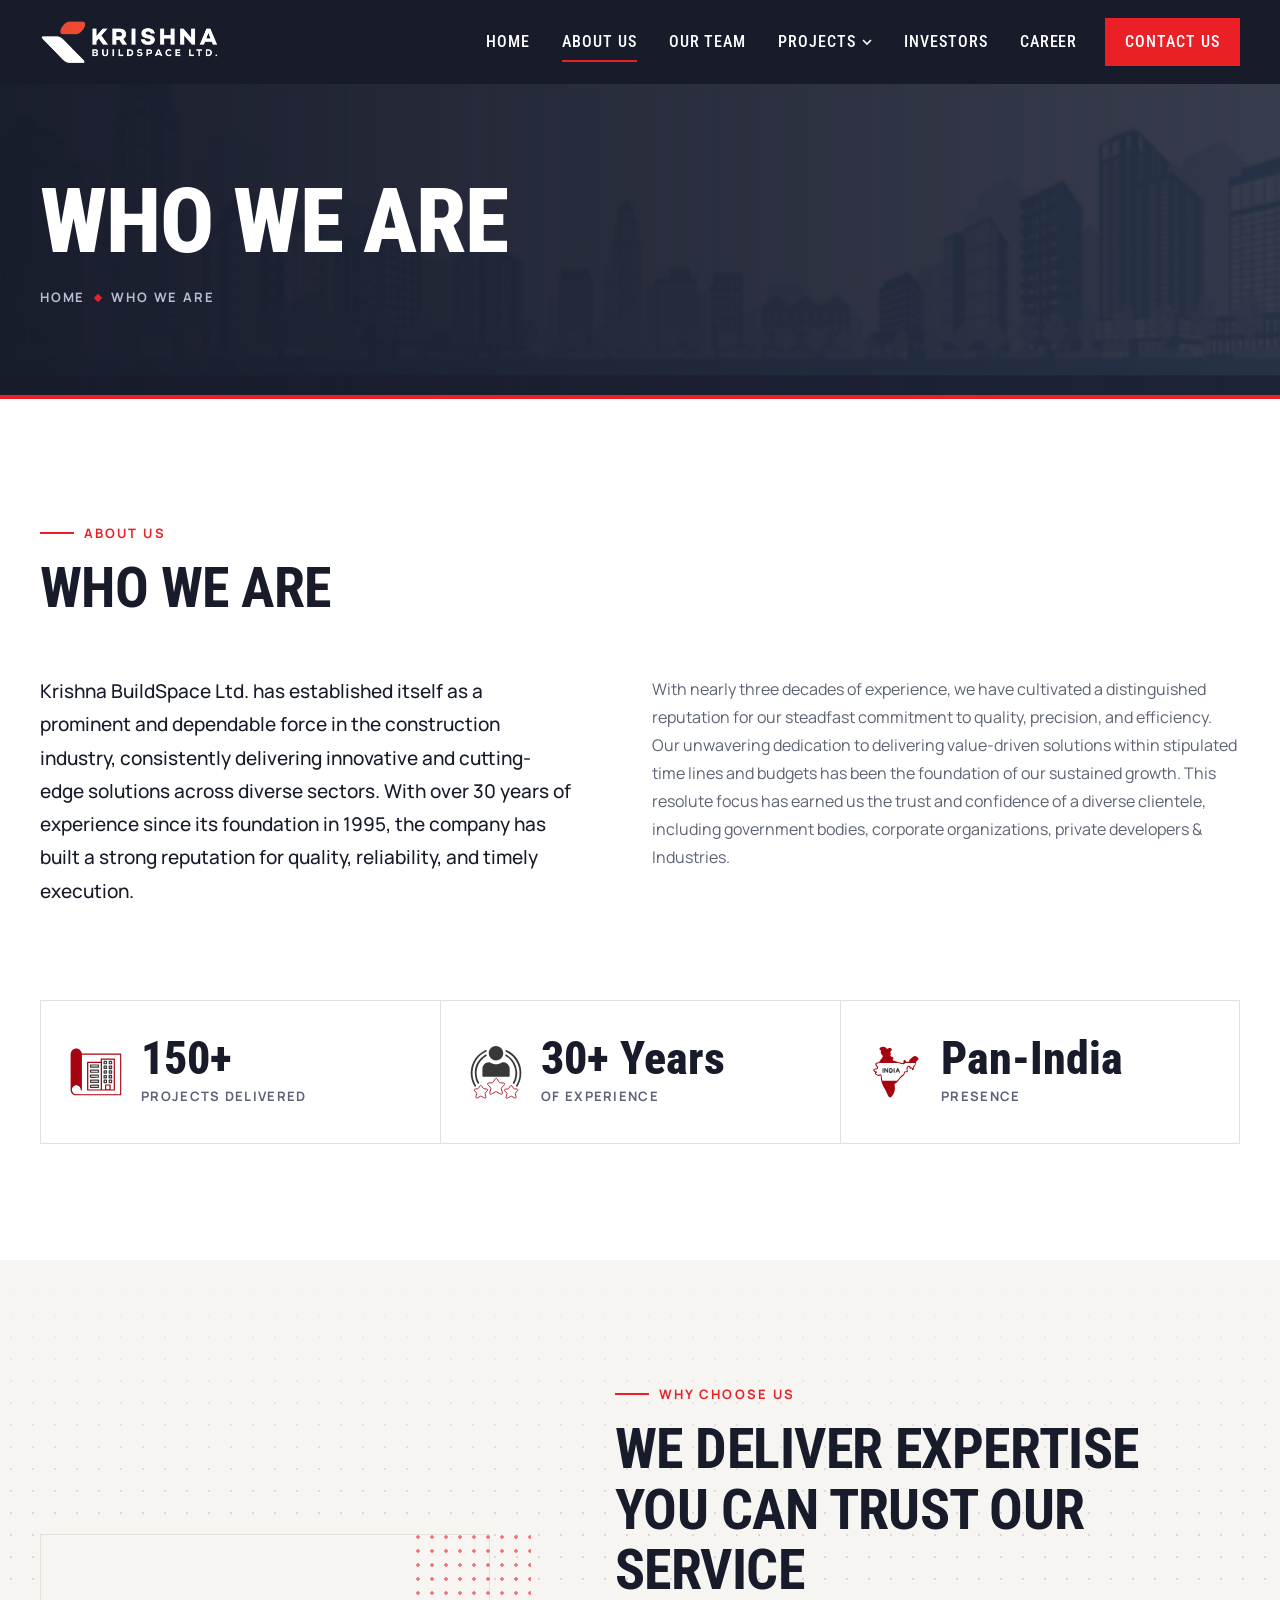
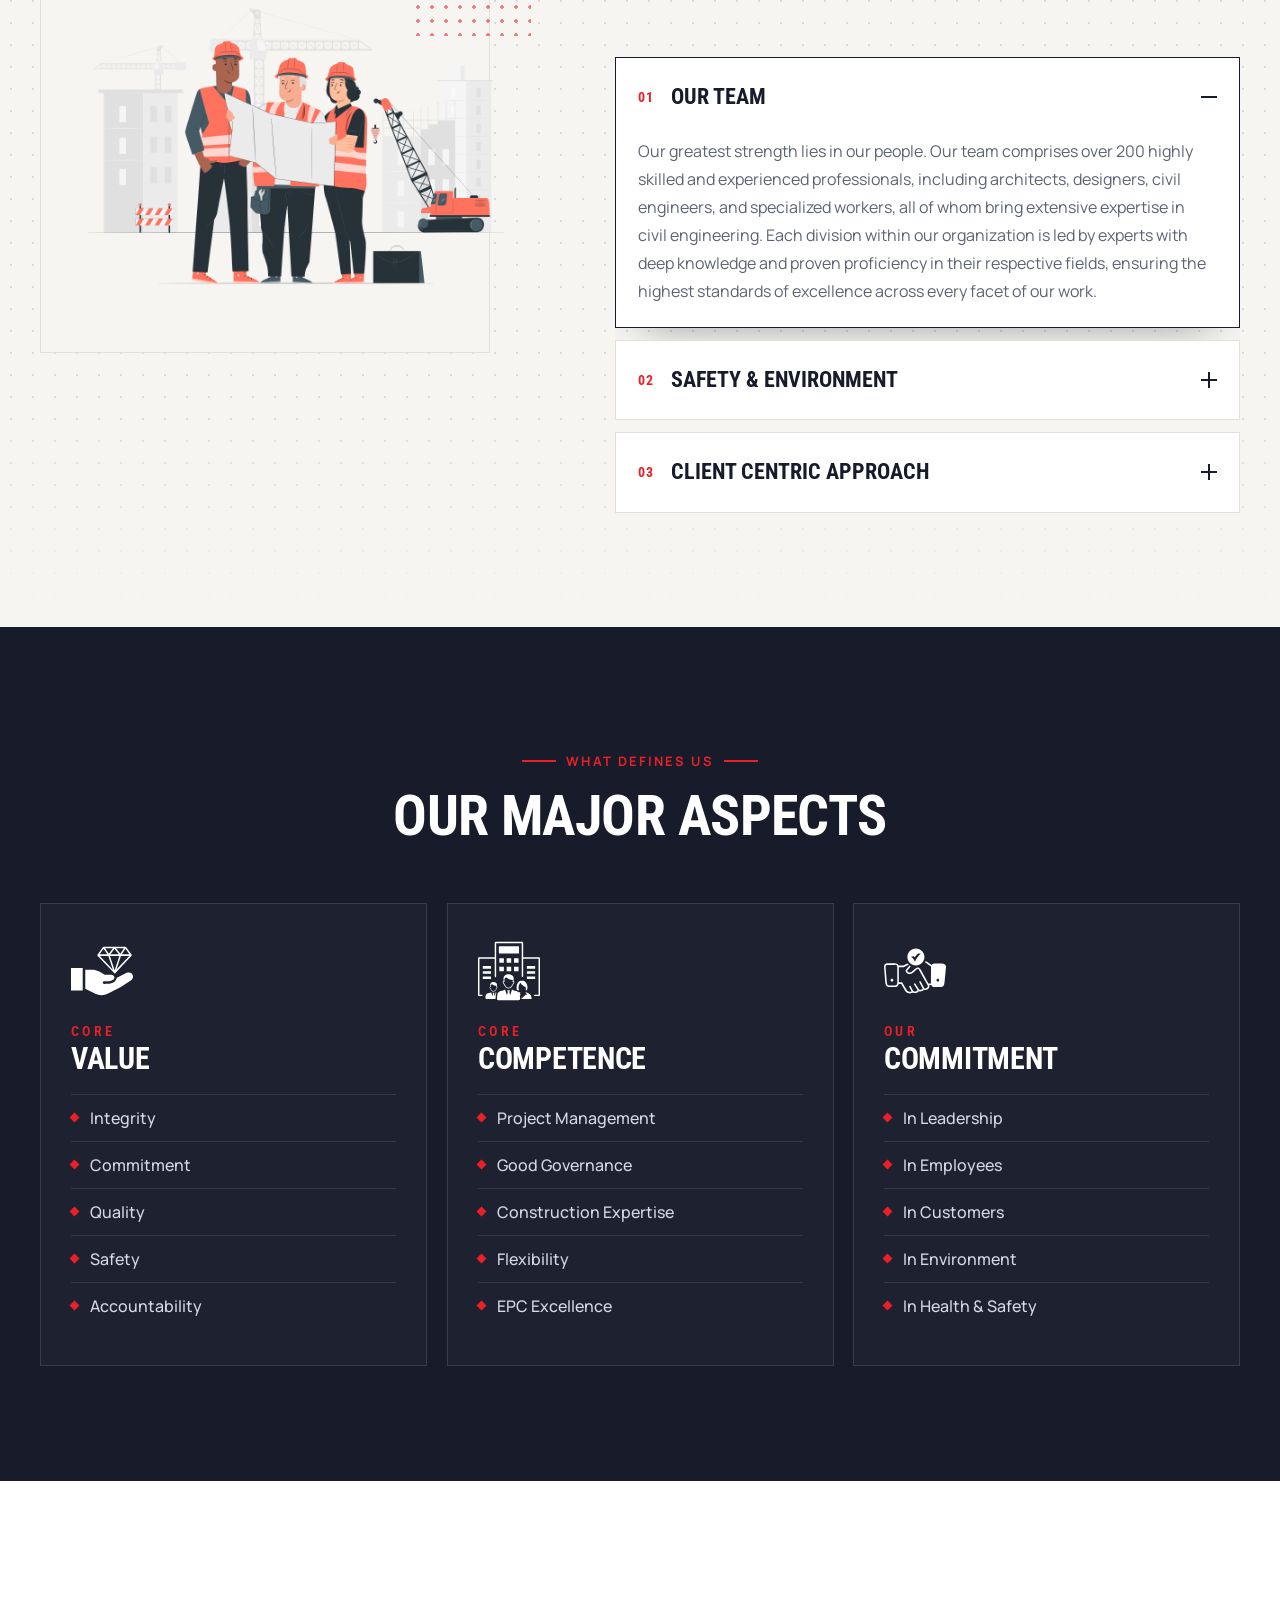
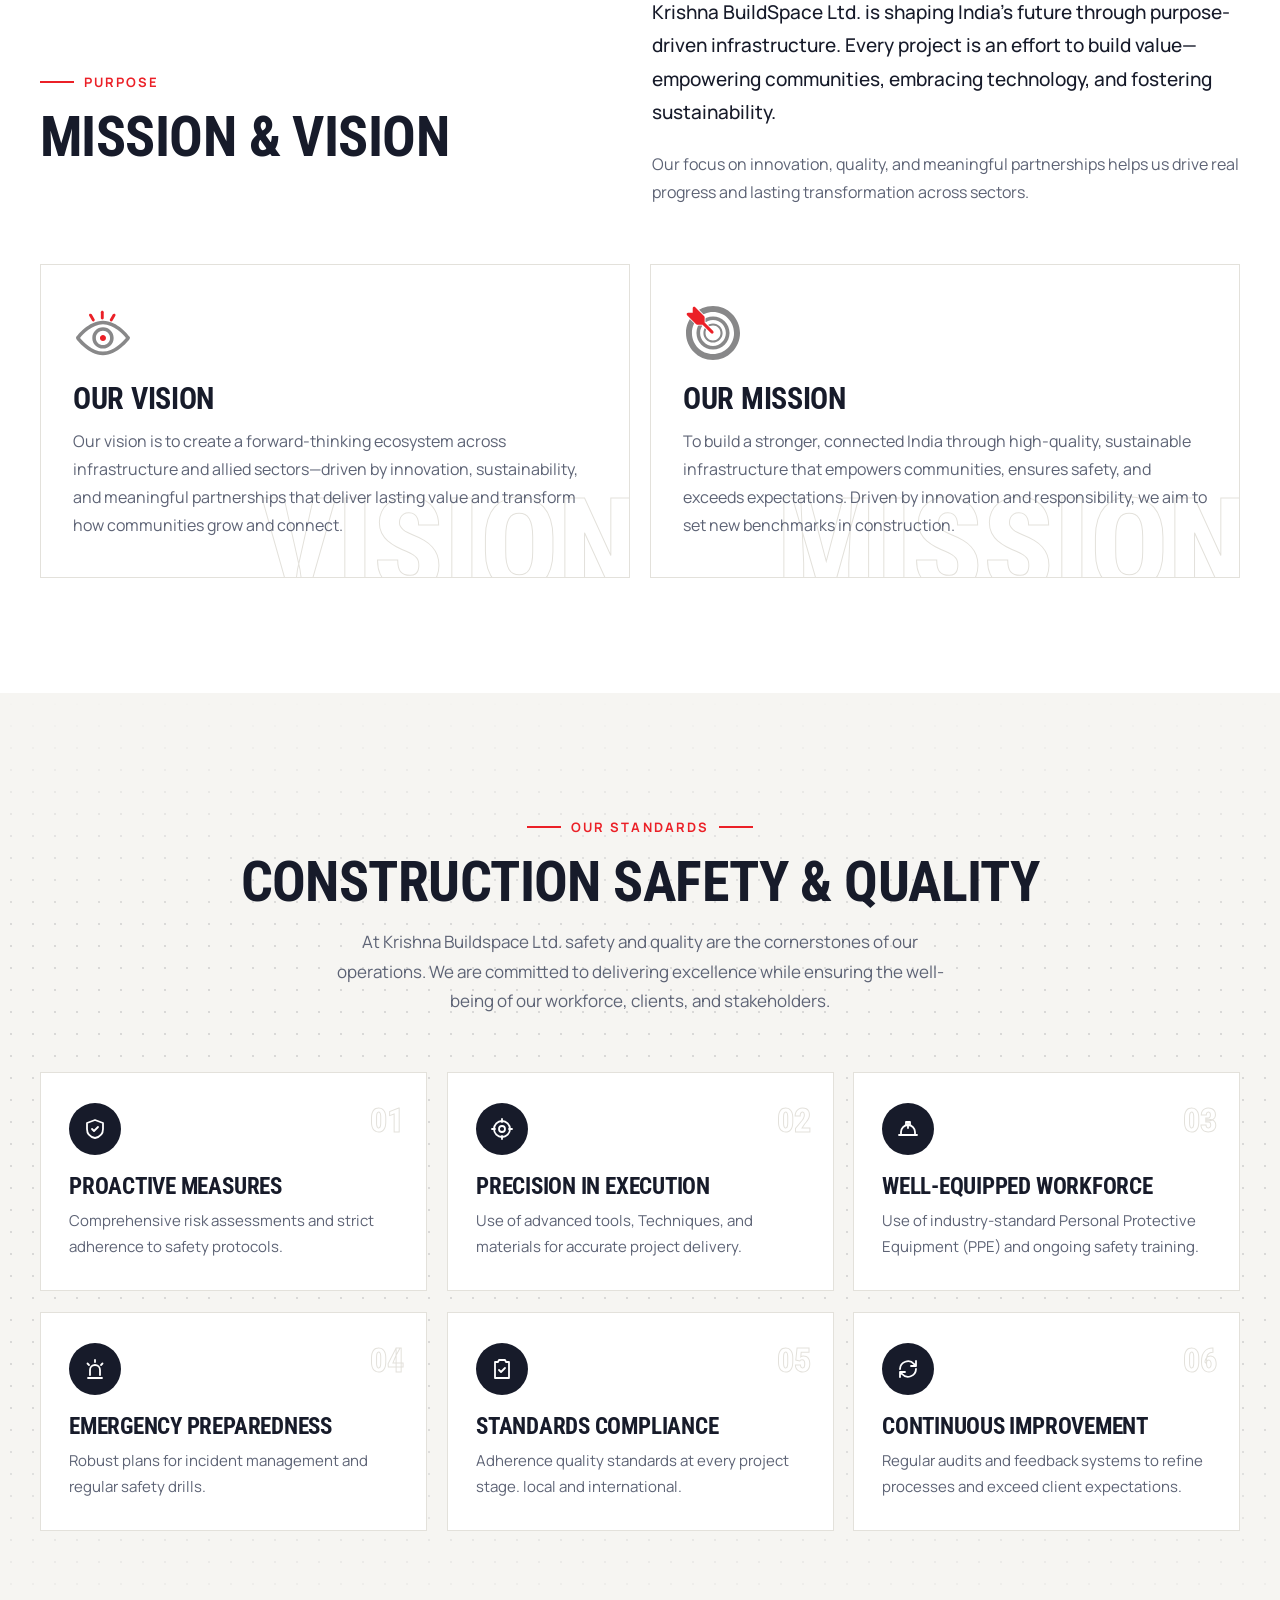
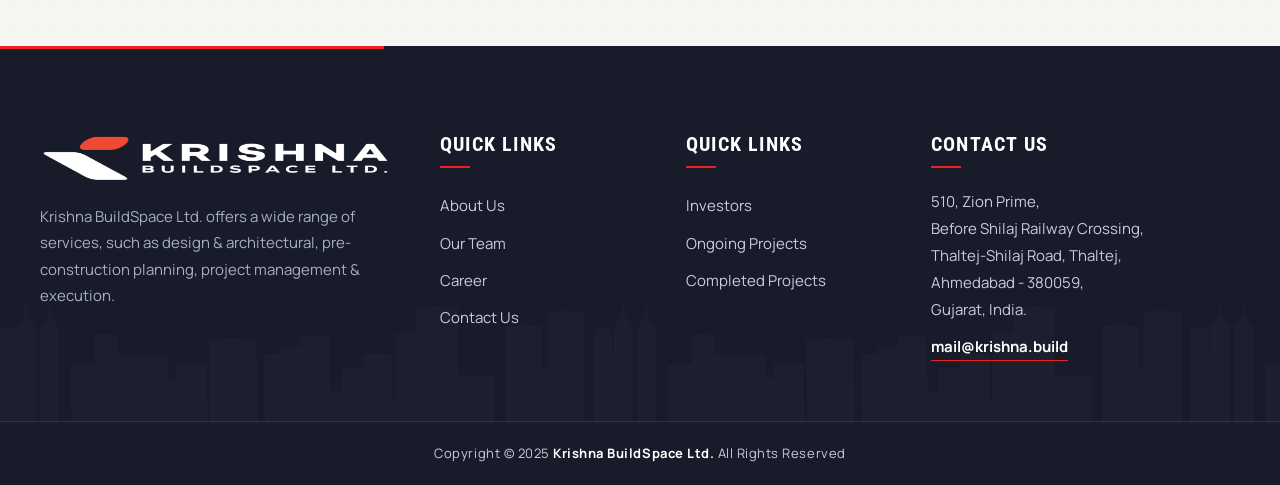
==== about-us.html @ 34df1fe8 "Rebuild Krishna BuildSpace site with enhanced, animated design Static rebuild of all eight pages of " ====
<!doctype html>
<html lang="en">
<head>
<meta charset="utf-8">
<meta name="viewport" content="width=device-width, initial-scale=1">
<title>About Us | Krishna BuildSpace Ltd.</title>
<meta name="author" content="Krishna BuildSpace Ltd. | Engineering &amp; Construction Management Company">
<meta name="keywords" content="Krishna BuildSpace Ltd. , Engineering &amp; Construction Management Company">
<meta name="description" content="Krishna BuildSpace Ltd. | Engineering &amp; Construction Management Company">
<meta name="robots" content="INDEX,FOLLOW">
<meta property="og:locale" content="en_US">
<meta property="og:type" content="website">
<meta property="og:title" content="About Us | Krishna BuildSpace Ltd.">
<meta property="og:description" content="Krishna BuildSpace Ltd. | Engineering &amp; Construction Management Company">
<meta property="og:site_name" content="Krishna BuildSpace Ltd.">
<meta name="theme-color" content="#171b2a">
<link rel="icon" type="image/png" href="assets/images/favicon.png">
<link rel="apple-touch-icon" href="assets/images/favicon.png">
<link rel="preconnect" href="https://fonts.googleapis.com">
<link rel="preconnect" href="https://fonts.gstatic.com" crossorigin>
<link rel="stylesheet" href="assets/css/site.css">
<noscript><style>[data-reveal]{opacity:1!important;transform:none!important;clip-path:none!important}.preloader{display:none}.hero h1 .w>span,.page-title h1 span{transform:none!important}.crumbs{opacity:1!important}.accordion-content{height:auto!important}.projects tbody tr{opacity:1!important;transform:none!important}</style></noscript>
</head>
<body>

<div class="preloader" aria-hidden="true"><div class="preloader__in"><img src="assets/images/logo-white.png" alt=""><div class="preloader__bar"><i></i></div></div></div>
<div class="page-veil" aria-hidden="true"></div>
<div class="scroll-bar" aria-hidden="true"></div>
<header class="header">
  <div class="wrap header__in">
    <a class="logo" href="index.html" aria-label="Krishna BuildSpace Ltd. — Home"><img src="assets/images/logo-white.png" alt="Krishna BuildSpace Ltd." width="351" height="90"></a>
    <nav aria-label="Main"><ul class="nav"><li class=""><a href="index.html">Home</a></li><li class="is-active"><a href="about-us.html" aria-current="page">About Us</a></li><li class=""><a href="our-team.html">Our Team</a></li><li class="has-sub"><button type="button" aria-haspopup="true">Projects <svg class="caret" viewBox="0 0 10 10" fill="none" stroke="currentColor" stroke-width="1.6" aria-hidden="true"><path d="M1 3l4 4 4-4"/></svg></button><ul class="sub"><li><a href="ongoing-projects.html">Ongoing Projects</a></li><li><a href="completed-projects.html">Completed Projects</a></li></ul></li><li class=""><a href="investors.html">Investors</a></li><li class=""><a href="career.html">Career</a></li><li class="nav-cta"><a href="contact-us.html">Contact us</a></li></ul></nav>
    <button class="burger" type="button" aria-label="Menu" aria-expanded="false"><i></i><i></i><i></i></button>
  </div>
</header>
<nav class="mobile-menu" aria-label="Mobile"><ul><li><a href="index.html">Home</a></li><li><a href="about-us.html" aria-current="page">About Us</a></li><li><a href="our-team.html">Our Team</a></li><li><a class="is-sub" href="ongoing-projects.html">Ongoing Projects</a></li><li><a class="is-sub" href="completed-projects.html">Completed Projects</a></li><li><a href="investors.html">Investors</a></li><li><a href="career.html">Career</a></li><li><a href="contact-us.html">Contact us</a></li></ul></nav>

<main>

<section class="page-title">
  <div class="page-title__bg" data-speed="0.25" aria-hidden="true"></div>
  <div class="wrap">
    <h1><span>Who We Are</span></h1>
    <div class="crumbs"><a href="index.html">Home</a><i></i><span>Who We Are</span></div>
  </div>
  <div class="page-title__line" aria-hidden="true"></div>
</section>
<section class="sec sec--white">
  <div class="wrap">
    <div class="sec-head" data-reveal="up"><span class="eyebrow">About Us</span><h2 class="title">Who we are</h2></div>
    <div class="split" style="align-items:start">
      <p class="lead" data-reveal="left">Krishna BuildSpace Ltd. has established itself as a prominent and dependable force in the construction industry, consistently delivering innovative and cutting-edge solutions across diverse sectors. With over 30 years of experience since its foundation in 1995, the company has built a strong reputation for quality, reliability, and timely execution.</p>
      <p data-reveal="right">With nearly three decades of experience, we have cultivated a distinguished reputation for our steadfast commitment to quality, precision, and efficiency. Our unwavering dedication to delivering value-driven solutions within stipulated time lines and budgets has been the foundation of our sustained growth. This resolute focus has earned us the trust and confidence of a diverse clientele, including government bodies, corporate organizations, private developers &amp; Industries.</p>
    </div>
    <div class="stats stats--3" data-stagger="up">
      <div class="stat"><img src="assets/images/icons/blueprint.svg" alt="" width="54" height="54"><div><b><span data-count="150">150</span>+</b><span>Projects Delivered</span></div></div>
      <div class="stat"><img src="assets/images/icons/experience.svg" alt="" width="54" height="54"><div><b><span data-count="30">30</span>+ Years</b><span>of Experience</span></div></div>
      <div class="stat"><img src="assets/images/icons/pan-india.svg" alt="" width="54" height="54"><div><b>Pan-India</b><span>Presence</span></div></div>
    </div>
  </div>
</section>

<section class="sec sec--dots">
  <div class="wrap">
    <div class="why">
      <div class="why__art" data-reveal="left"><img src="assets/images/img-why-choose-us.png" alt="Engineers reviewing building plans on site" width="500" height="375"></div>
      <div>
        <div class="sec-head" data-reveal="up"><span class="eyebrow">Why Choose Us</span><h2 class="title">We deliver expertise you can trust our service</h2></div>
        <div class="tabs" data-reveal="up"><div class="tab is-open"><button class="tab__btn" type="button" aria-expanded="true"><b>01</b>Our Team<i></i></button><div class="tab__body"><div><p>Our greatest strength lies in our people. Our team comprises over 200 highly skilled and experienced professionals, including architects, designers, civil engineers, and specialized workers, all of whom bring extensive expertise in civil engineering. Each division within our organization is led by experts with deep knowledge and proven proficiency in their respective fields, ensuring the highest standards of excellence across every facet of our work.</p></div></div></div><div class="tab"><button class="tab__btn" type="button" aria-expanded="false"><b>02</b>Safety &amp; Environment<i></i></button><div class="tab__body"><div><p>At Krishna BuildSpace, safety and sustainability are at the core of our mission. We uphold rigorous safety standards to ensure the well-being of our workforce, stakeholders, and the surrounding environment. Equally, we are dedicated to implementing eco-friendly practices that not only reduce our ecological footprint but also enhance the enduring value and impact of our projects.</p></div></div></div><div class="tab"><button class="tab__btn" type="button" aria-expanded="false"><b>03</b>Client Centric Approach<i></i></button><div class="tab__body"><div><p>At the core of our operations is a deep understanding of each client’s unique needs. We collaborate closely with our clients to craft bespoke solutions that align seamlessly with their vision and goals. Through clear communication and a commitment to partnership, we ensure flawless project execution while fostering enduring relationships built on trust and excellence.</p></div></div></div></div>
      </div>
    </div>
  </div>
</section>

<section class="sec sec--navy">
  <div class="wrap">
    <div class="sec-head centered" data-reveal="up"><span class="eyebrow">What Defines Us</span><h2 class="title">Our Major Aspects</h2></div>
    <div class="aspects" data-stagger="up"><article class="aspect"><img class="aspect__icon" src="assets/images/icons/value.svg" alt="" width="62" height="62"><h3><small>Core</small>Value</h3><ul><li>Integrity</li><li>Commitment</li><li>Quality</li><li>Safety</li><li>Accountability</li></ul></article><article class="aspect"><img class="aspect__icon" src="assets/images/icons/competence.svg" alt="" width="62" height="62"><h3><small>Core</small>Competence</h3><ul><li>Project Management</li><li>Good Governance</li><li>Construction Expertise</li><li>Flexibility</li><li>EPC Excellence</li></ul></article><article class="aspect"><img class="aspect__icon" src="assets/images/icons/commitment.svg" alt="" width="62" height="62"><h3><small>Our</small>Commitment</h3><ul><li>In Leadership</li><li>In Employees</li><li>In Customers</li><li>In Environment</li><li>In Health &amp; Safety</li></ul></article></div>
  </div>
</section>

<section class="sec sec--white">
  <div class="wrap">
    <div class="split" style="align-items:end">
      <div class="sec-head" data-reveal="up"><span class="eyebrow">Purpose</span><h2 class="title">Mission &amp; Vision</h2></div>
      <div data-reveal="right">
        <p class="lead">Krishna BuildSpace Ltd. is shaping India’s future through purpose-driven infrastructure. Every project is an effort to build value—empowering communities, embracing technology, and fostering sustainability.</p>
        <p>Our focus on innovation, quality, and meaningful partnerships helps us drive real progress and lasting transformation across sectors.</p>
      </div>
    </div>
    <div class="mv" data-stagger="up">
      <article class="mv__card" data-word="Vision"><img src="assets/images/icons/vision.svg" alt="" width="60" height="60"><h3>Our Vision</h3><p>Our vision is to create a forward-thinking ecosystem across infrastructure and allied sectors—driven by innovation, sustainability, and meaningful partnerships that deliver lasting value and transform how communities grow and connect.</p></article>
      <article class="mv__card" data-word="Mission"><img src="assets/images/icons/mission.svg" alt="" width="60" height="60"><h3>Our Mission</h3><p>To build a stronger, connected India through high-quality, sustainable infrastructure that empowers communities, ensures safety, and exceeds expectations. Driven by innovation and responsibility, we aim to set new benchmarks in construction.</p></article>
    </div>
  </div>
</section>

<section class="sec sec--dots">
  <div class="wrap">
    <div class="sec-head centered" data-reveal="up"><span class="eyebrow">Our Standards</span><h2 class="title">Construction Safety &amp; Quality</h2><p class="subtitle">At Krishna Buildspace Ltd. safety and quality are the cornerstones of our operations. We are committed to delivering excellence while ensuring the well-being of our workforce, clients, and stakeholders.</p></div>
    <div class="safety" data-stagger="up"><article class="safety__item"><span class="safety__icon"><svg viewBox="0 0 24 24" fill="none" stroke="currentColor" stroke-width="1.8" stroke-linecap="round" stroke-linejoin="round" aria-hidden="true"><path d="M12 3l8 3v6c0 5-3.5 8-8 9-4.5-1-8-4-8-9V6l8-3z"/><path d="M9 12l2 2 4-4"/></svg></span><h3>Proactive Measures</h3><p>Comprehensive risk assessments and strict adherence to safety protocols.</p></article><article class="safety__item"><span class="safety__icon"><svg viewBox="0 0 24 24" fill="none" stroke="currentColor" stroke-width="1.8" stroke-linecap="round" stroke-linejoin="round" aria-hidden="true"><circle cx="12" cy="12" r="8"/><circle cx="12" cy="12" r="3"/><path d="M12 2v3M12 19v3M2 12h3M19 12h3"/></svg></span><h3>Precision in Execution</h3><p>Use of advanced tools, Techniques, and materials for accurate project delivery.</p></article><article class="safety__item"><span class="safety__icon"><svg viewBox="0 0 24 24" fill="none" stroke="currentColor" stroke-width="1.8" stroke-linecap="round" stroke-linejoin="round" aria-hidden="true"><path d="M3 18h18M5 18v-3a7 7 0 0114 0v3M10 8V5h4v3M12 5v6"/></svg></span><h3>Well-Equipped Workforce</h3><p>Use of industry-standard Personal Protective Equipment (PPE) and ongoing safety training.</p></article><article class="safety__item"><span class="safety__icon"><svg viewBox="0 0 24 24" fill="none" stroke="currentColor" stroke-width="1.8" stroke-linecap="round" stroke-linejoin="round" aria-hidden="true"><path d="M7 18v-5a5 5 0 0110 0v5M5 21h14M12 3v2M4.5 6.5L6 8M19.5 6.5L18 8"/></svg></span><h3>Emergency Preparedness</h3><p>Robust plans for incident management and regular safety drills.</p></article><article class="safety__item"><span class="safety__icon"><svg viewBox="0 0 24 24" fill="none" stroke="currentColor" stroke-width="1.8" stroke-linecap="round" stroke-linejoin="round" aria-hidden="true"><path d="M9 3h6l1 2h3v16H5V5h3l1-2z"/><path d="M9 13l2 2 4-4"/></svg></span><h3>Standards Compliance</h3><p>Adherence quality standards at every project stage. local and international.</p></article><article class="safety__item"><span class="safety__icon"><svg viewBox="0 0 24 24" fill="none" stroke="currentColor" stroke-width="1.8" stroke-linecap="round" stroke-linejoin="round" aria-hidden="true"><path d="M4 12a8 8 0 0114-5l2 2M20 4v5h-5M20 12a8 8 0 01-14 5l-2-2M4 20v-5h5"/></svg></span><h3>Continuous Improvement</h3><p>Regular audits and feedback systems to refine processes and exceed client expectations.</p></article></div>
  </div>
</section>

</main>

<footer class="footer">
  <div class="footer__sky" aria-hidden="true"></div>
  <div class="wrap footer__in" data-stagger="up">
    <div>
      <img src="assets/images/logo-white.png" alt="Krishna BuildSpace Ltd." width="351" height="90">
      <p>Krishna BuildSpace Ltd. offers a wide range of services, such as design &amp; architectural, pre-construction planning, project management &amp; execution.</p>
    </div>
    <div>
      <h4>Quick Links</h4>
      <ul>
        <li><a href="about-us.html">About Us</a></li>
        <li><a href="our-team.html">Our Team</a></li>
        <li><a href="career.html">Career</a></li>
        <li><a href="contact-us.html">Contact Us</a></li>
      </ul>
    </div>
    <div>
      <h4>Quick Links</h4>
      <ul>
        <li><a href="investors.html">Investors</a></li>
        <li><a href="ongoing-projects.html">Ongoing Projects</a></li>
        <li><a href="completed-projects.html">Completed Projects</a></li>
      </ul>
    </div>
    <div>
      <h4>Contact Us</h4>
      <address>
        510, Zion Prime,<br>Before Shilaj Railway Crossing,<br>Thaltej-Shilaj Road, Thaltej,<br>Ahmedabad - 380059,<br>Gujarat, India.<br>
        <a href="mailto:mail@krishna.build">mail@krishna.build</a>
      </address>
    </div>
  </div>
  <div class="footer__bar"><div class="wrap">Copyright &copy; 2025 <b>Krishna BuildSpace Ltd.</b> All Rights Reserved</div></div>
</footer>
<button class="to-top" type="button" aria-label="Back to top">
  <svg class="ring" viewBox="0 0 50 50" aria-hidden="true"><circle cx="25" cy="25" r="23"/></svg>
  <svg class="ar" viewBox="0 0 24 24" fill="none" stroke="currentColor" stroke-width="2.2" stroke-linecap="round" stroke-linejoin="round" aria-hidden="true"><path d="M12 19V5M6 11l6-6 6 6"/></svg>
</button>
<script src="assets/js/site.js"></script>

</body>
</html>
---- assets/css/site.css ----
/* Krishna BuildSpace Ltd. — enhanced & animated site styles */
@import url("https://fonts.googleapis.com/css2?family=Manrope:wght@300..800&family=Roboto+Condensed:wght@400..800&display=swap");

:root {
  --red: #eb2027;
  --red-dark: #c8151b;
  --navy: #171b2a;
  --navy-2: #242b42;
  --paper: #f6f5f2;
  --white: #ffffff;
  --ink: #171b2a;
  --muted: #5d6375;
  --line: #e3e1db;
  --font-main: "Manrope", system-ui, sans-serif;
  --font-heading: "Roboto Condensed", "Arial Narrow", sans-serif;
  --ease: cubic-bezier(.2, .7, .1, 1);
  --wrap: 1200px;
  --header-h: 84px;
}

*, *::before, *::after { box-sizing: border-box; }
html { scroll-behavior: smooth; -webkit-text-size-adjust: 100%; }
body {
  margin: 0;
  font-family: var(--font-main);
  font-size: 16px;
  line-height: 1.75;
  color: var(--ink);
  background: var(--paper);
  overflow-x: hidden;
  -webkit-font-smoothing: antialiased;
}
img { max-width: 100%; height: auto; display: block; }
a { color: inherit; text-decoration: none; }
p { margin: 0 0 1.1em; color: var(--muted); }
h1, h2, h3, h4, h5 { font-family: var(--font-heading); line-height: 1.08; margin: 0; color: var(--ink); letter-spacing: -.01em; }
button { font: inherit; cursor: pointer; }
::selection { background: var(--red); color: #fff; }
:focus-visible { outline: 2px solid var(--red); outline-offset: 3px; }

.wrap { width: min(var(--wrap), 100% - 40px); margin-inline: auto; }
.sec { padding: clamp(64px, 9vw, 120px) 0; position: relative; }
.sec--white { background: var(--white); }
.sec--navy { background: var(--navy); color: #fff; }
.sec--navy h2, .sec--navy h3, .sec--navy h4 { color: #fff; }
.sec--navy p { color: #b9bed0; }
.sec--dots::before {
  content: ""; position: absolute; inset: 0; pointer-events: none;
  background-image: radial-gradient(rgba(23, 27, 42, .13) 1px, transparent 1.4px);
  background-size: 22px 22px;
  mask-image: linear-gradient(180deg, transparent, #000 25%, #000 75%, transparent);
  -webkit-mask-image: linear-gradient(180deg, transparent, #000 25%, #000 75%, transparent);
}
.sec > .wrap { position: relative; }

/* ---------- Titles ---------- */
.eyebrow {
  display: inline-flex; align-items: center; gap: 10px;
  font-size: 13px; font-weight: 700; letter-spacing: .16em; text-transform: uppercase; color: var(--red);
  margin-bottom: 14px;
}
.eyebrow::before { content: ""; width: 34px; height: 2px; background: var(--red); transform-origin: left; }
.is-in .eyebrow::before, .eyebrow.is-in::before { animation: grow-x .9s var(--ease) both; }
.title { font-size: clamp(34px, 4.6vw, 56px); font-weight: 700; text-transform: uppercase; }
.title em { font-style: normal; color: var(--red); }
.subtitle { max-width: 620px; font-size: 17px; margin-top: 14px; }
.sec-head { margin-bottom: clamp(32px, 5vw, 56px); }
.sec-head.centered { text-align: center; }
.sec-head.centered .subtitle { margin-inline: auto; }
.sec-head.centered .eyebrow::after { content: ""; width: 34px; height: 2px; background: var(--red); }

/* ---------- Buttons ---------- */
.btn, .theme-btn {
  --bg: var(--red); --fg: #fff;
  position: relative; display: inline-flex; align-items: center; gap: 10px;
  padding: 14px 26px; border: 0; border-radius: 2px;
  background: var(--bg); color: var(--fg);
  font-family: var(--font-heading); font-size: 15px; font-weight: 600; letter-spacing: .1em; text-transform: uppercase;
  overflow: hidden; isolation: isolate;
  transition: transform .35s var(--ease), box-shadow .35s var(--ease);
  will-change: transform;
}
.btn::before, .theme-btn::before {
  content: ""; position: absolute; inset: 0; z-index: -1; background: var(--navy);
  transform: translateY(101%); transition: transform .45s var(--ease);
}
.btn:hover::before, .theme-btn:hover::before { transform: translateY(0); }
.btn:hover, .theme-btn:hover { box-shadow: 0 14px 30px -14px rgba(23, 27, 42, .6); }
.btn .arr { width: 18px; height: 18px; transition: transform .35s var(--ease); }
.btn:hover .arr { transform: translateX(5px); }
.btn--ghost { --bg: transparent; --fg: var(--navy); box-shadow: inset 0 0 0 1.5px var(--navy); }
.btn--ghost:hover { color: #fff; }
.btn--light::before { background: #fff; }
.btn--light:hover { color: var(--navy); }
.btn[disabled] { opacity: .6; pointer-events: none; }

/* ---------- Preloader ---------- */
.preloader {
  position: fixed; inset: 0; z-index: 200; background: var(--navy);
  display: grid; place-items: center; transition: transform .8s var(--ease) .1s, visibility 0s 1s;
}
.preloader__in { text-align: center; }
.preloader img { width: 220px; margin: 0 auto 22px; animation: fade-up .7s var(--ease) both; }
.preloader__bar { width: 220px; height: 2px; background: rgba(255, 255, 255, .15); overflow: hidden; }
.preloader__bar i { display: block; height: 100%; background: var(--red); transform-origin: left; animation: load 1s var(--ease) both; }
.is-loaded .preloader { transform: translateY(-100%); visibility: hidden; }
@keyframes load { from { transform: scaleX(0); } to { transform: scaleX(1); } }

/* page leave */
.page-veil { position: fixed; inset: 0; z-index: 190; background: var(--navy); transform: translateY(100%); pointer-events: none; visibility: hidden; }
.is-leaving .page-veil { visibility: visible; transform: translateY(0); transition: transform .45s var(--ease); }

/* ---------- Header ---------- */
.scroll-bar { position: fixed; top: 0; left: 0; right: 0; height: 3px; z-index: 120; background: var(--red); transform: scaleX(0); transform-origin: left; }
.header {
  position: fixed; top: 0; left: 0; right: 0; z-index: 100; height: var(--header-h);
  background: var(--navy); color: #fff;
  transition: height .4s var(--ease), box-shadow .4s, background .4s;
}
.header.is-stuck { height: 66px; background: rgba(23, 27, 42, .92); backdrop-filter: blur(12px); -webkit-backdrop-filter: blur(12px); box-shadow: 0 12px 40px -18px rgba(0, 0, 0, .6); }
.header__in { height: 100%; display: flex; align-items: center; justify-content: space-between; gap: 24px; }
.logo img { height: 46px; width: auto; transition: height .4s var(--ease); }
.header.is-stuck .logo img { height: 38px; }
.nav { display: flex; align-items: center; gap: 4px; list-style: none; margin: 0; padding: 0; }
.nav > li { position: relative; }
.nav a, .nav button {
  display: flex; align-items: center; gap: 6px; padding: 10px 14px; background: none; border: 0; color: #fff;
  font-family: var(--font-heading); font-size: 16px; font-weight: 500; letter-spacing: .06em; text-transform: uppercase;
  position: relative;
}
.nav > li > a::after, .nav > li > button::after {
  content: ""; position: absolute; left: 14px; right: 14px; bottom: 4px; height: 2px; background: var(--red);
  transform: scaleX(0); transform-origin: right; transition: transform .4s var(--ease);
}
.nav > li > a:hover::after, .nav > li > button:hover::after, .nav > li.is-active > a::after, .nav > li.is-active > button::after, .nav > li:focus-within > button::after { transform: scaleX(1); transform-origin: left; }
.nav .caret { width: 10px; height: 10px; transition: transform .3s; }
.nav li:hover .caret { transform: rotate(180deg); }
.nav .sub {
  position: absolute; top: 100%; left: 0; min-width: 230px; list-style: none; margin: 0; padding: 8px;
  background: #fff; border-top: 3px solid var(--red); box-shadow: 0 24px 50px -20px rgba(0, 0, 0, .35);
  opacity: 0; visibility: hidden; transform: translateY(12px); transition: all .35s var(--ease);
}
.nav li:hover > .sub, .nav li:focus-within > .sub { opacity: 1; visibility: visible; transform: none; }
.nav .sub a { color: var(--navy); padding: 10px 14px; transition: background .25s, color .25s, padding .25s; }
.nav .sub a:hover { background: var(--paper); color: var(--red); padding-left: 20px; }
.nav .nav-cta > a { background: var(--red); margin-left: 10px; padding: 10px 20px; transition: background .3s; }
.nav .nav-cta > a::after { display: none; }
.nav .nav-cta > a:hover { background: #fff; color: var(--navy); }
.burger { display: none; width: 44px; height: 44px; background: none; border: 0; position: relative; }
.burger i { position: absolute; left: 10px; right: 10px; height: 2px; background: #fff; transition: transform .35s var(--ease), opacity .2s, top .35s var(--ease); }
.burger i:nth-child(1) { top: 14px; } .burger i:nth-child(2) { top: 21px; } .burger i:nth-child(3) { top: 28px; }
.menu-open .burger i:nth-child(1) { top: 21px; transform: rotate(45deg); }
.menu-open .burger i:nth-child(2) { opacity: 0; }
.menu-open .burger i:nth-child(3) { top: 21px; transform: rotate(-45deg); }

.mobile-menu {
  position: fixed; inset: 0; z-index: 95; background: var(--navy); color: #fff; padding: calc(var(--header-h) + 24px) 28px 32px;
  clip-path: circle(0 at calc(100% - 42px) 42px); transition: clip-path .7s var(--ease); overflow-y: auto; visibility: hidden;
}
.menu-open .mobile-menu { clip-path: circle(150% at calc(100% - 42px) 42px); visibility: visible; }
.mobile-menu ul { list-style: none; margin: 0; padding: 0; }
.mobile-menu li { border-bottom: 1px solid rgba(255, 255, 255, .1); opacity: 0; transform: translateY(18px); transition: opacity .5s var(--ease), transform .5s var(--ease); transition-delay: calc(.15s + var(--i, 0) * .05s); }
.menu-open .mobile-menu li { opacity: 1; transform: none; }
.mobile-menu a { display: block; padding: 14px 0; font-family: var(--font-heading); font-size: 26px; font-weight: 600; text-transform: uppercase; letter-spacing: .03em; }
.mobile-menu a.is-sub { font-size: 19px; padding-left: 18px; color: #b9bed0; }
.mobile-menu a[aria-current] { color: var(--red); }

/* ---------- Hero ---------- */
.hero {
  position: relative; padding: calc(var(--header-h) + clamp(40px, 6vw, 80px)) 0 0; min-height: min(100vh, 900px);
  background: var(--paper); overflow: hidden; display: flex; flex-direction: column;
}
.hero__grid {
  position: absolute; inset: -2px; pointer-events: none;
  background-image: linear-gradient(rgba(23, 27, 42, .06) 1px, transparent 1px), linear-gradient(90deg, rgba(23, 27, 42, .06) 1px, transparent 1px);
  background-size: 56px 56px;
  mask-image: radial-gradient(ellipse 80% 70% at 70% 40%, #000 20%, transparent 75%);
  -webkit-mask-image: radial-gradient(ellipse 80% 70% at 70% 40%, #000 20%, transparent 75%);
  animation: grid-drift 28s linear infinite;
}
@keyframes grid-drift { to { background-position: 56px 56px; } }
.hero__in { position: relative; display: grid; grid-template-columns: 1.05fr .95fr; align-items: center; gap: 32px; flex: 1; }
.hero__tag {
  display: inline-flex; align-items: center; gap: 12px; padding: 8px 16px 8px 8px; background: #fff; border: 1px solid var(--line); border-radius: 40px;
  font-size: 13px; font-weight: 700; letter-spacing: .08em; text-transform: uppercase; color: var(--navy); margin-bottom: 26px;
}
.hero__tag span { width: 30px; height: 30px; border-radius: 50%; background: var(--red); display: grid; place-items: center; flex: none; }
.hero__tag svg { width: 16px; height: 16px; }
.hero h1 { font-size: clamp(52px, 8.2vw, 112px); font-weight: 800; text-transform: uppercase; line-height: .95; letter-spacing: -.02em; }
.hero h1 .w { display: inline-block; overflow: hidden; vertical-align: top; padding-bottom: .06em; }
.hero h1 .w > span { display: inline-block; transform: translateY(110%); }
.is-loaded .hero h1 .w > span { animation: word-up 1s var(--ease) both; animation-delay: calc(.25s + var(--i) * .12s); }
.hero h1 .accent { color: var(--red); position: relative; }
@keyframes word-up { to { transform: none; } }
.hero__text { max-width: 520px; font-size: 18px; margin: 26px 0 34px; }
.hero__cta { display: flex; flex-wrap: wrap; gap: 14px; }
.hero__art { position: relative; align-self: end; }
.hero__art img { position: relative; width: 100%; max-width: 620px; margin-left: auto; filter: drop-shadow(0 30px 30px rgba(23, 27, 42, .12)); }
.hero__ring { position: absolute; width: 78%; aspect-ratio: 1; right: 4%; top: 6%; border-radius: 50%; border: 1.5px dashed rgba(235, 32, 39, .45); animation: spin 60s linear infinite; }
.hero__ring::before { content: ""; position: absolute; top: -7px; left: 50%; width: 14px; height: 14px; background: var(--red); border-radius: 50%; }
.hero__disc { position: absolute; width: 62%; aspect-ratio: 1; right: 12%; top: 14%; border-radius: 50%; background: radial-gradient(circle at 30% 30%, #fff, #ecebe6); }
.chip {
  position: absolute; display: flex; align-items: center; gap: 12px; padding: 12px 18px; background: #fff; border-radius: 4px;
  box-shadow: 0 20px 40px -20px rgba(23, 27, 42, .35); border-left: 3px solid var(--red); z-index: 2;
}
.chip b { font-family: var(--font-heading); font-size: 26px; line-height: 1; color: var(--navy); }
.chip small { font-size: 11px; font-weight: 700; letter-spacing: .1em; text-transform: uppercase; color: var(--muted); line-height: 1.3; }
.chip--a { left: -2%; top: 22%; animation: float 6s ease-in-out infinite; }
.chip--b { right: 0; bottom: 20%; animation: float 7s ease-in-out -2s infinite; }
.hero__sky { position: relative; height: clamp(70px, 11vw, 150px); margin-top: -40px; background: url(../images/bg-slider.png) repeat-x bottom / auto 100%; opacity: .5; animation: sky-pan 90s linear infinite; pointer-events: none; }
@keyframes sky-pan { to { background-position-x: -1846px; } }
.scroll-cue { position: absolute; left: 50%; bottom: 18px; width: 24px; height: 38px; margin-left: -12px; border: 1.5px solid var(--navy); border-radius: 14px; z-index: 3; opacity: .6; }
.scroll-cue::after { content: ""; position: absolute; left: 50%; top: 7px; width: 3px; height: 7px; margin-left: -1.5px; background: var(--red); border-radius: 2px; animation: cue 1.8s var(--ease) infinite; }
@keyframes cue { 0% { transform: translateY(0); opacity: 1; } 80%, 100% { transform: translateY(14px); opacity: 0; } }

/* ---------- Marquee ---------- */
.marquee { background: var(--navy); color: #fff; overflow: hidden; padding: 20px 0; border-block: 1px solid rgba(255, 255, 255, .08); }
.marquee__track { display: flex; width: max-content; animation: marquee 34s linear infinite; }
.marquee:hover .marquee__track { animation-play-state: paused; }
.marquee span { display: inline-flex; align-items: center; gap: 34px; padding-right: 34px; font-family: var(--font-heading); font-size: clamp(20px, 2.4vw, 30px); font-weight: 600; text-transform: uppercase; letter-spacing: .06em; white-space: nowrap; }
.marquee span::after { content: ""; width: 10px; height: 10px; background: var(--red); transform: rotate(45deg); }
.marquee span:nth-child(even) { color: transparent; -webkit-text-stroke: 1px rgba(255, 255, 255, .6); }
@keyframes marquee { to { transform: translateX(-50%); } }

/* ---------- About (home) ---------- */
.split { display: grid; grid-template-columns: 1fr 1.1fr; gap: clamp(32px, 6vw, 88px); align-items: center; }
.about-art { position: relative; aspect-ratio: 1 / 1.02; background: var(--navy); color: #fff; overflow: hidden; display: flex; flex-direction: column; justify-content: space-between; padding: clamp(24px, 3.4vw, 44px); }
.about-art::before { content: ""; position: absolute; inset: 0; background-image: linear-gradient(rgba(255, 255, 255, .05) 1px, transparent 1px), linear-gradient(90deg, rgba(255, 255, 255, .05) 1px, transparent 1px); background-size: 40px 40px; }
.about-art::after { content: ""; position: absolute; left: 0; right: 0; bottom: 0; height: 34%; background: url(../images/bg-slider.png) repeat-x bottom / auto 100%; opacity: .28; filter: brightness(3) grayscale(1); animation: sky-pan 120s linear infinite; }
.about-art > * { position: relative; z-index: 1; }
.about-art__est { font-family: var(--font-heading); font-size: 15px; letter-spacing: .3em; text-transform: uppercase; color: #b9bed0; }
.about-art__num { font-family: var(--font-heading); font-weight: 800; font-size: clamp(120px, 17vw, 230px); line-height: .8; letter-spacing: -.04em; }
.about-art__num sup { font-size: .42em; color: var(--red); vertical-align: top; position: relative; top: .1em; }
.about-art__lbl { font-family: var(--font-heading); font-size: clamp(22px, 2.6vw, 32px); font-weight: 600; text-transform: uppercase; margin-bottom: 26%; }
.about-art__ring { position: absolute; right: -70px; top: -70px; width: 240px; height: 240px; border: 1.5px dashed rgba(255, 255, 255, .28); border-radius: 50%; animation: spin 40s linear infinite; z-index: 0; }
.about-art__ring::before { content: ""; position: absolute; left: 22px; bottom: 30px; width: 14px; height: 14px; border-radius: 50%; background: var(--red); }
.about-corner { position: absolute; left: -14px; bottom: -14px; width: 120px; height: 120px; border-left: 4px solid var(--red); border-bottom: 4px solid var(--red); z-index: -1; }
.about-wrap { position: relative; }
.lead { font-size: 19px; color: var(--ink); font-weight: 500; }

/* ---------- Stats ---------- */
.stats { display: grid; grid-template-columns: repeat(4, 1fr); border: 1px solid var(--line); background: #fff; margin-top: clamp(40px, 6vw, 72px); }
.stats--3 { grid-template-columns: repeat(3, 1fr); }
.stat { position: relative; padding: 34px 28px; display: flex; align-items: center; gap: 18px; overflow: hidden; }
.stat + .stat { border-left: 1px solid var(--line); }
.stat::after { content: ""; position: absolute; left: 0; bottom: 0; height: 3px; width: 100%; background: var(--red); transform: scaleX(0); transform-origin: left; transition: transform .6s var(--ease); }
.stat:hover::after { transform: scaleX(1); }
.stat img { width: 54px; height: 54px; flex: none; transition: transform .6s var(--ease); }
.stat:hover img { transform: translateY(-4px) rotate(-6deg); }
.stat b { display: block; font-family: var(--font-heading); font-size: clamp(34px, 3.6vw, 46px); font-weight: 800; line-height: 1; color: var(--navy); }
.stat div > span { font-size: 13px; font-weight: 700; letter-spacing: .1em; text-transform: uppercase; color: var(--muted); }

/* ---------- Discipline cards ---------- */
.cards { display: grid; grid-template-columns: repeat(4, 1fr); gap: 20px; }
.card {
  position: relative; background: #fff; border: 1px solid var(--line); padding: 34px 26px 28px; overflow: hidden; isolation: isolate;
  transition: transform .5s var(--ease), box-shadow .5s var(--ease), border-color .5s; transform-style: preserve-3d;
}
.card::before { content: ""; position: absolute; inset: 0; z-index: -1; background: var(--navy); transform: translateY(101%); transition: transform .55s var(--ease); }
.card::after { content: ""; position: absolute; inset: 0; z-index: -1; opacity: 0; transition: opacity .4s; background: radial-gradient(260px circle at var(--mx, 50%) var(--my, 50%), rgba(235, 32, 39, .35), transparent 70%); }
.card:hover { box-shadow: 0 30px 50px -30px rgba(23, 27, 42, .6); border-color: var(--navy); }
.card:hover::before { transform: none; }
.card:hover::after { opacity: 1; }
.card__num { position: absolute; right: 18px; top: 12px; font-family: var(--font-heading); font-size: 44px; font-weight: 800; color: transparent; -webkit-text-stroke: 1px var(--line); transition: -webkit-text-stroke-color .4s; }
.card:hover .card__num { -webkit-text-stroke-color: rgba(255, 255, 255, .25); }
.card__icon { width: 68px; height: 68px; margin-bottom: 26px; transition: transform .6s var(--ease), filter .4s; }
.card:hover .card__icon { transform: translateY(-6px) scale(1.06); filter: brightness(0) invert(1); }
.card h3 { font-size: 24px; font-weight: 700; text-transform: uppercase; transition: color .4s; }
.card:hover h3 { color: #fff; }
.card__bar { display: block; width: 34px; height: 3px; background: var(--red); margin-top: 16px; transition: width .5s var(--ease); }
.card:hover .card__bar { width: 100%; }

/* ---------- Project panels (home) ---------- */
.panels { display: grid; grid-template-columns: 1fr 1fr; gap: 20px; }
.panel { position: relative; min-height: 300px; padding: clamp(28px, 4vw, 48px); background: var(--navy-2); color: #fff; overflow: hidden; display: flex; flex-direction: column; justify-content: flex-end; isolation: isolate; }
.panel::before { content: ""; position: absolute; inset: 0; z-index: -1; background: url(../images/bg-slider.png) repeat-x bottom / auto 62%; opacity: .16; filter: brightness(4) grayscale(1); transition: transform 1.2s var(--ease), opacity .6s; }
.panel::after { content: ""; position: absolute; inset: 0; z-index: -1; background: var(--red); transform: scaleY(0); transform-origin: bottom; transition: transform .6s var(--ease); mix-blend-mode: multiply; }
.panel:hover::before { transform: scale(1.08) translateX(-3%); opacity: .3; }
.panel:hover::after { transform: scaleY(1); }
.panel small { font-size: 12px; font-weight: 700; letter-spacing: .2em; text-transform: uppercase; color: #b9bed0; }
.panel h3 { font-size: clamp(34px, 4.4vw, 54px); font-weight: 800; text-transform: uppercase; color: #fff; margin: 8px 0 18px; }
.panel__go { display: inline-flex; align-items: center; gap: 12px; font-family: var(--font-heading); font-weight: 600; letter-spacing: .12em; text-transform: uppercase; }
.panel__go i { width: 46px; height: 46px; border: 1.5px solid #fff; border-radius: 50%; display: grid; place-items: center; transition: background .4s, transform .5s var(--ease); }
.panel__go svg { width: 18px; height: 18px; transition: transform .5s var(--ease); }
.panel:hover .panel__go i { background: #fff; color: var(--navy); transform: translateX(8px); }
.panel:hover .panel__go svg { transform: rotate(-45deg); }

/* ---------- CTA band ---------- */
.cta { background: var(--red); color: #fff; padding: clamp(48px, 7vw, 84px) 0; position: relative; overflow: hidden; }
.cta::before { content: ""; position: absolute; inset: 0; background-image: linear-gradient(rgba(255, 255, 255, .08) 1px, transparent 1px), linear-gradient(90deg, rgba(255, 255, 255, .08) 1px, transparent 1px); background-size: 48px 48px; animation: grid-drift 20s linear infinite; }
.cta__in { position: relative; display: flex; align-items: center; justify-content: space-between; gap: 28px; flex-wrap: wrap; }
.cta h2 { color: #fff; font-size: clamp(34px, 5vw, 64px); font-weight: 800; text-transform: uppercase; }
.cta p { color: rgba(255, 255, 255, .88); margin: 10px 0 0; font-size: 18px; }
.cta .btn { --bg: var(--navy); }

/* ---------- Page title ---------- */
.page-title { position: relative; padding: calc(var(--header-h) + clamp(48px, 7vw, 92px)) 0 clamp(48px, 7vw, 92px); background: var(--navy-2); color: #fff; overflow: hidden; }
.page-title__bg { position: absolute; inset: -10% 0; background: url(../images/bg-page-title.jpg) center bottom / cover; opacity: .22; will-change: transform; }
.page-title::after { content: ""; position: absolute; inset: 0; background: linear-gradient(90deg, rgba(23, 27, 42, .95), rgba(23, 27, 42, .45)); }
.page-title .wrap { position: relative; z-index: 1; }
.page-title h1 { color: #fff; font-size: clamp(46px, 7vw, 92px); font-weight: 800; text-transform: uppercase; overflow: hidden; }
.page-title h1 span { display: inline-block; transform: translateY(105%); }
.is-loaded .page-title h1 span { animation: word-up .9s var(--ease) .2s both; }
.crumbs { display: flex; gap: 10px; align-items: center; margin-top: 16px; font-size: 13px; font-weight: 700; letter-spacing: .14em; text-transform: uppercase; color: #b9bed0; opacity: 0; }
.is-loaded .crumbs { animation: fade-up .8s var(--ease) .5s both; }
.crumbs a:hover { color: #fff; }
.crumbs i { width: 6px; height: 6px; background: var(--red); transform: rotate(45deg); }
.page-title__line { position: absolute; left: 0; bottom: 0; height: 4px; width: 100%; background: var(--red); z-index: 2; transform: scaleX(0); transform-origin: left; }
.is-loaded .page-title__line { animation: grow-x 1.2s var(--ease) .3s both; }

/* ---------- About page ---------- */
.why { display: grid; grid-template-columns: .9fr 1.1fr; gap: clamp(28px, 5vw, 72px); align-items: center; }
.why__art { position: relative; padding: 8% 6%; }
.why__art::before { content: ""; position: absolute; inset: 0 12% 0 0; background: var(--paper); border: 1px solid var(--line); }
.why__art::after { content: ""; position: absolute; right: 4%; top: -18px; width: 120px; height: 120px; background-image: radial-gradient(var(--red) 1.5px, transparent 2px); background-size: 14px 14px; opacity: .6; }
.why__art img { position: relative; width: 100%; animation: float 7s ease-in-out infinite; }
.tabs { display: grid; gap: 12px; }
.tab { background: #fff; border: 1px solid var(--line); transition: border-color .4s, box-shadow .4s; }
.tab.is-open { border-color: var(--navy); box-shadow: 0 24px 40px -30px rgba(23, 27, 42, .5); }
.tab__btn { width: 100%; display: flex; align-items: center; gap: 16px; padding: 20px 22px; background: none; border: 0; text-align: left; font-family: var(--font-heading); font-size: 22px; font-weight: 700; text-transform: uppercase; color: var(--navy); }
.tab__btn b { font-size: 14px; color: var(--red); letter-spacing: .1em; }
.tab__btn i { margin-left: auto; position: relative; width: 16px; height: 16px; flex: none; }
.tab__btn i::before, .tab__btn i::after { content: ""; position: absolute; left: 0; right: 0; top: 7px; height: 2px; background: currentColor; transition: transform .4s var(--ease); }
.tab__btn i::after { transform: rotate(90deg); }
.tab.is-open .tab__btn i::after { transform: rotate(0); }
.tab__body { display: grid; grid-template-rows: 0fr; transition: grid-template-rows .5s var(--ease); }
.tab.is-open .tab__body { grid-template-rows: 1fr; }
.tab__body > div { overflow: hidden; }
.tab__body p { padding: 0 22px 22px 22px; margin: 0; }

.aspects { display: grid; grid-template-columns: repeat(3, 1fr); gap: 20px; }
.aspect { position: relative; padding: 36px 30px; border: 1px solid rgba(255, 255, 255, .12); background: rgba(255, 255, 255, .03); overflow: hidden; transition: transform .5s var(--ease), background .5s, border-color .5s; }
.aspect:hover { transform: translateY(-8px); background: rgba(255, 255, 255, .06); border-color: var(--red); }
.aspect::before { content: ""; position: absolute; left: 0; top: 0; width: 100%; height: 3px; background: var(--red); transform: scaleX(0); transform-origin: left; transition: transform .6s var(--ease); }
.aspect:hover::before { transform: scaleX(1); }
.aspect__icon { width: 62px; height: 62px; margin-bottom: 22px; filter: brightness(0) invert(1); }
.aspect h3 { font-size: 30px; font-weight: 700; text-transform: uppercase; margin-bottom: 18px; }
.aspect h3 small { display: block; font-size: 14px; letter-spacing: .24em; color: var(--red); font-weight: 600; margin-bottom: 4px; }
.aspect ul { list-style: none; margin: 0; padding: 0; }
.aspect li { display: flex; align-items: center; gap: 12px; padding: 9px 0; border-top: 1px solid rgba(255, 255, 255, .1); color: #d6d9e4; font-weight: 500; transition: padding .3s var(--ease), color .3s; }
.aspect li::before { content: ""; width: 7px; height: 7px; background: var(--red); transform: rotate(45deg); flex: none; }
.aspect li:hover { padding-left: 8px; color: #fff; }

.mv { display: grid; grid-template-columns: 1fr 1fr; gap: 20px; margin-top: 40px; }
.mv__card { position: relative; background: #fff; border: 1px solid var(--line); padding: 38px 32px; overflow: hidden; transition: transform .5s var(--ease), box-shadow .5s; }
.mv__card:hover { transform: translateY(-6px); box-shadow: 0 30px 50px -34px rgba(23, 27, 42, .55); }
.mv__card::after { content: attr(data-word); position: absolute; right: -8px; bottom: -34px; font-family: var(--font-heading); font-weight: 800; font-size: 130px; line-height: 1; text-transform: uppercase; color: transparent; -webkit-text-stroke: 1px var(--line); pointer-events: none; }
.mv__card img { width: 60px; height: 60px; margin-bottom: 20px; }
.mv__card h3 { font-size: 30px; text-transform: uppercase; margin-bottom: 12px; }
.mv__card p { position: relative; z-index: 1; margin: 0; }

.safety { display: grid; grid-template-columns: repeat(3, 1fr); gap: 20px; counter-reset: s; }
.safety__item { position: relative; background: #fff; border: 1px solid var(--line); padding: 30px 28px; counter-increment: s; transition: transform .5s var(--ease), border-color .4s, box-shadow .5s; }
.safety__item:hover { transform: translateY(-6px); border-color: var(--red); box-shadow: 0 26px 44px -32px rgba(235, 32, 39, .7); }
.safety__icon { width: 52px; height: 52px; border-radius: 50%; background: var(--navy); color: #fff; display: grid; place-items: center; margin-bottom: 20px; transition: background .4s, transform .6s var(--ease); }
.safety__item:hover .safety__icon { background: var(--red); transform: rotate(360deg); }
.safety__icon svg { width: 24px; height: 24px; }
.safety__item::after { content: "0" counter(s); position: absolute; right: 22px; top: 18px; font-family: var(--font-heading); font-size: 34px; font-weight: 800; color: transparent; -webkit-text-stroke: 1px var(--line); }
.safety__item h3 { font-size: 23px; text-transform: uppercase; margin-bottom: 8px; }
.safety__item p { margin: 0; font-size: 15px; }

/* ---------- Team ---------- */
.team { display: grid; grid-template-columns: repeat(2, 1fr); gap: 24px; }
.member { display: grid; grid-template-columns: 220px 1fr; background: #fff; border: 1px solid var(--line); overflow: hidden; transition: box-shadow .5s, transform .5s var(--ease), border-color .5s; }
.member:hover { box-shadow: 0 34px 60px -40px rgba(23, 27, 42, .6); transform: translateY(-6px); border-color: var(--navy); }
.member__photo { position: relative; overflow: hidden; background: var(--navy); }
.member__photo img { width: 100%; height: 100%; object-fit: cover; filter: grayscale(.9); transition: transform 1s var(--ease), filter .6s; }
.member:hover .member__photo img { transform: scale(1.07); filter: none; }
.member__photo::after { content: ""; position: absolute; left: 0; bottom: 0; width: 100%; height: 5px; background: var(--red); transform: scaleX(0); transform-origin: left; transition: transform .6s var(--ease); }
.member:hover .member__photo::after { transform: scaleX(1); }
.member__body { padding: 28px 26px; }
.member h3 { font-size: 27px; text-transform: uppercase; }
.member__role { display: block; font-size: 12px; font-weight: 800; letter-spacing: .14em; text-transform: uppercase; color: var(--red); margin: 6px 0 14px; }
.member p { margin: 0; font-size: 15px; }
.board { display: grid; grid-template-columns: repeat(4, 1fr); gap: 16px; }
.board__item { position: relative; padding: 26px 22px; border: 1px solid rgba(255, 255, 255, .13); overflow: hidden; isolation: isolate; transition: border-color .4s, transform .5s var(--ease); }
.board__item::before { content: ""; position: absolute; inset: 0; z-index: -1; background: var(--red); transform: translateX(-101%); transition: transform .5s var(--ease); }
.board__item:hover { transform: translateY(-4px); border-color: var(--red); }
.board__item:hover::before { transform: none; }
.board__item b { display: block; font-family: var(--font-heading); font-size: 22px; font-weight: 700; text-transform: uppercase; color: #fff; line-height: 1.15; }
.board__item span { font-size: 12px; font-weight: 700; letter-spacing: .12em; text-transform: uppercase; color: #b9bed0; transition: color .3s; }
.board__item:hover span { color: #fff; }
.board__item i { display: block; font-style: normal; font-family: var(--font-heading); font-size: 13px; letter-spacing: .2em; color: var(--red); margin-bottom: 14px; transition: color .3s; }
.board__item:hover i { color: #fff; }

/* ---------- Projects table ---------- */
.tools { display: flex; flex-wrap: wrap; align-items: center; gap: 14px; margin-bottom: 22px; }
.search { position: relative; flex: 1 1 260px; max-width: 380px; }
.search input { width: 100%; padding: 13px 16px 13px 44px; border: 1px solid var(--line); background: #fff; font: inherit; color: var(--ink); border-radius: 2px; transition: border-color .3s, box-shadow .3s; }
.search input:focus { outline: none; border-color: var(--navy); box-shadow: 0 0 0 4px rgba(23, 27, 42, .08); }
.search svg { position: absolute; left: 14px; top: 50%; width: 18px; height: 18px; margin-top: -9px; color: var(--muted); }
.chips { display: flex; flex-wrap: wrap; gap: 8px; }
.chips button { padding: 8px 14px; border: 1px solid var(--line); background: #fff; border-radius: 40px; font-size: 13px; font-weight: 700; color: var(--muted); transition: all .3s var(--ease); }
.chips button:hover { border-color: var(--navy); color: var(--navy); transform: translateY(-2px); }
.chips button.is-on { background: var(--navy); border-color: var(--navy); color: #fff; }
.count { margin-left: auto; font-size: 13px; font-weight: 700; letter-spacing: .1em; text-transform: uppercase; color: var(--muted); }
.count b { color: var(--red); font-size: 16px; }
.table-wrap { background: #fff; border: 1px solid var(--line); overflow-x: auto; }
table.projects { width: 100%; border-collapse: collapse; font-size: 14.5px; line-height: 1.55; }
.projects th { position: sticky; top: 0; background: var(--navy); color: #fff; font-family: var(--font-heading); font-size: 14px; font-weight: 600; letter-spacing: .06em; text-transform: uppercase; text-align: left; padding: 16px 14px; vertical-align: bottom; }
.projects td { padding: 16px 14px; border-top: 1px solid var(--line); vertical-align: top; color: #3a4052; }
.projects tbody tr { opacity: 0; transform: translateY(18px); transition: background .3s, opacity .7s var(--ease), transform .7s var(--ease); }
.projects tbody tr.is-in { opacity: 1; transform: none; }
.projects tbody tr:hover { background: #fbf3f2; }
.projects td:first-child { font-family: var(--font-heading); font-size: 20px; font-weight: 700; color: var(--red); width: 56px; }
.projects td.desc { min-width: 300px; color: var(--ink); font-weight: 500; }
.projects td.num { white-space: nowrap; font-weight: 700; color: var(--navy); min-width: 120px; }
.projects td.num .meter { display: block; height: 3px; margin-top: 8px; background: var(--line); overflow: hidden; }
.projects td.num .meter i { display: block; height: 100%; width: var(--p); background: var(--red); transform: scaleX(0); transform-origin: left; transition: transform 1.1s var(--ease) .2s; }
.projects tr.is-in td.num .meter i { transform: scaleX(1); }
.tagx { display: inline-block; padding: 4px 10px; border-radius: 40px; background: var(--paper); border: 1px solid var(--line); font-size: 12px; font-weight: 700; white-space: nowrap; color: var(--navy); }
.projects tr.is-hidden { display: none; }
.empty { display: none; padding: 40px; text-align: center; color: var(--muted); }
.empty.is-on { display: block; }
.notes { margin-top: 22px; padding: 18px 22px; border-left: 3px solid var(--red); background: #fff; }
.notes p { margin: 0; font-size: 14px; }
.notes p + p { margin-top: 6px; }

/* ---------- Investors ---------- */
.accordion-wrapper { max-width: 940px; margin-inline: auto; }
.accordion-wrapper .sec-title { text-align: center; margin: 56px 0 26px; }
.accordion-wrapper .sec-title:first-child { margin-top: 0; }
.accordion-wrapper .sec-title .title { display: inline-block; position: relative; padding-bottom: 14px; }
.accordion-wrapper .sec-title .title::after { content: ""; position: absolute; left: 50%; bottom: 0; width: 60px; height: 3px; margin-left: -30px; background: var(--red); }
.accordion-item { background: #fff; border: 1px solid var(--line); margin-bottom: 10px; transition: border-color .4s, box-shadow .4s; }
.accordion-item.is-open { border-color: var(--navy); box-shadow: 0 26px 44px -34px rgba(23, 27, 42, .55); }
.accordion-header { width: 100%; display: flex; align-items: center; justify-content: space-between; gap: 16px; padding: 20px 24px; background: none; border: 0; text-align: left; font-family: var(--font-heading); font-size: 20px; font-weight: 600; color: var(--navy); transition: color .3s, padding .4s var(--ease); }
.accordion-header:hover { color: var(--red); padding-left: 30px; }
.accordion-icon { flex: none; width: 34px; height: 34px; border-radius: 50%; background: var(--paper); display: grid; place-items: center; font-family: var(--font-main); font-size: 22px; font-weight: 400; line-height: 1; transition: transform .5s var(--ease), background .3s, color .3s; }
.accordion-item.is-open .accordion-icon { transform: rotate(135deg); background: var(--red); color: #fff; }
.accordion-content { height: 0; overflow: hidden; padding: 0 24px; color: var(--muted); transition: height .5s var(--ease); }
.accordion-content > :first-child { margin-top: 4px; }
.accordion-content::after { content: ""; display: block; height: 22px; }
.accordion-content p { font-size: 14.5px; }
.investor-item { display: flex; align-items: center; justify-content: space-between; gap: 16px; padding: 12px 14px 12px 18px; margin-bottom: 10px; background: var(--paper); border-left: 3px solid transparent; transition: border-color .3s, transform .4s var(--ease), background .3s; }
.investor-item:hover { border-left-color: var(--red); transform: translateX(6px); background: #fff; box-shadow: 0 10px 24px -18px rgba(23, 27, 42, .5); }
.investor-item p { margin: 0; color: var(--ink); font-weight: 600; font-size: 15px; }
.investor-item .theme-btn { padding: 9px 18px; font-size: 13px; flex: none; }

.modal { position: fixed; inset: 0; z-index: 150; display: grid; place-items: center; padding: 20px; background: rgba(23, 27, 42, .7); backdrop-filter: blur(6px); -webkit-backdrop-filter: blur(6px); opacity: 0; visibility: hidden; transition: opacity .35s, visibility .35s; }
.modal.is-open { opacity: 1; visibility: visible; }
.modal__box { width: min(620px, 100%); max-height: 86vh; overflow: auto; background: #fff; border-top: 4px solid var(--red); padding: 32px; transform: translateY(30px) scale(.97); transition: transform .5s var(--ease); }
.modal.is-open .modal__box { transform: none; }
.modal__box p { font-size: 15px; }
.modal__foot { display: flex; flex-wrap: wrap; gap: 12px; margin-top: 8px; }

/* ---------- Career ---------- */
.career { display: grid; grid-template-columns: 1.2fr .8fr; gap: clamp(28px, 5vw, 72px); align-items: center; }
.mail-card { position: relative; background: var(--navy); color: #fff; padding: clamp(30px, 4vw, 48px); overflow: hidden; }
.mail-card::before { content: ""; position: absolute; right: -60px; top: -60px; width: 200px; height: 200px; border: 1.5px dashed rgba(255, 255, 255, .25); border-radius: 50%; animation: spin 40s linear infinite; }
.mail-card small { display: block; font-size: 13px; font-weight: 700; letter-spacing: .16em; text-transform: uppercase; color: #b9bed0; margin-bottom: 12px; }
.mail-card a { position: relative; display: inline-block; font-family: var(--font-heading); font-size: clamp(26px, 3.4vw, 40px); font-weight: 700; color: #fff; word-break: break-word; }
.mail-card a::after { content: ""; position: absolute; left: 0; bottom: -4px; width: 100%; height: 3px; background: var(--red); transform-origin: left; transition: transform .5s var(--ease); }
.mail-card a:hover::after { transform: scaleX(.4); }
.mail-card svg { width: 46px; height: 46px; color: var(--red); margin-bottom: 26px; animation: float 5s ease-in-out infinite; }

/* ---------- Contact ---------- */
.contact { display: grid; grid-template-columns: .85fr 1.15fr; gap: 24px; align-items: stretch; }
.info { background: var(--navy); color: #fff; padding: clamp(28px, 4vw, 46px); position: relative; overflow: hidden; }
.info::after { content: ""; position: absolute; left: 0; right: 0; bottom: 0; height: 110px; background: url(../images/bg-slider.png) repeat-x bottom / auto 100%; opacity: .2; filter: brightness(3) grayscale(1); animation: sky-pan 120s linear infinite; }
.info h2 { color: #fff; font-size: 36px; text-transform: uppercase; margin-bottom: 26px; }
.info__row { position: relative; z-index: 1; display: flex; gap: 18px; padding: 20px 0; border-top: 1px solid rgba(255, 255, 255, .12); }
.info__ico { width: 52px; height: 52px; flex: none; border-radius: 50%; background: #fff; display: grid; place-items: center; transition: transform .6s var(--ease); }
.info__row:hover .info__ico { transform: scale(1.1) rotate(-8deg); }
.info__ico img { width: 26px; height: 26px; }
.info__row h3 { color: #fff; font-size: 20px; text-transform: uppercase; margin-bottom: 6px; }
.info__row p, .info__row a { color: #c9cddb; margin: 0; }
.info__row a:hover { color: #fff; }
.form { background: #fff; border: 1px solid var(--line); padding: clamp(28px, 4vw, 46px); }
.form h2 { font-size: 36px; text-transform: uppercase; margin-bottom: 26px; }
.form__grid { display: grid; grid-template-columns: 1fr 1fr; gap: 22px 18px; }
.field { position: relative; }
.field--full { grid-column: 1 / -1; }
.field input, .field textarea { width: 100%; padding: 22px 0 10px; border: 0; border-bottom: 1.5px solid var(--line); background: none; font: inherit; color: var(--ink); resize: vertical; }
.field textarea { min-height: 120px; }
.field label { position: absolute; left: 0; top: 18px; color: var(--muted); pointer-events: none; transform-origin: left; transition: transform .35s var(--ease), color .3s; }
.field input:focus, .field textarea:focus { outline: none; }
.field input:focus + label, .field textarea:focus + label, .field input:not(:placeholder-shown) + label, .field textarea:not(:placeholder-shown) + label { transform: translateY(-18px) scale(.8); color: var(--red); }
.field::after { content: ""; position: absolute; left: 0; bottom: 0; width: 100%; height: 2px; background: var(--red); transform: scaleX(0); transform-origin: left; transition: transform .5s var(--ease); }
.field:focus-within::after { transform: scaleX(1); }
.form__foot { display: flex; align-items: center; gap: 18px; flex-wrap: wrap; margin-top: 28px; }
.form-msg { font-size: 14px; font-weight: 600; }
.form-msg.ok { color: #18794e; } .form-msg.err { color: var(--red-dark); }
.spin { width: 16px; height: 16px; border: 2px solid rgba(255, 255, 255, .4); border-top-color: #fff; border-radius: 50%; animation: spin .7s linear infinite; }
.map { position: relative; height: 440px; border: 1px solid var(--line); overflow: hidden; background: #e9e7e1; }
.map iframe { width: 100%; height: 100%; border: 0; filter: grayscale(.35); transition: filter .6s; }
.map:hover iframe { filter: none; }
.griev { display: grid; grid-template-columns: repeat(3, 1fr); gap: 20px; }
.griev__card { background: #fff; border: 1px solid var(--line); padding: 32px 28px; position: relative; transition: transform .5s var(--ease), box-shadow .5s, border-color .4s; }
.griev__card::before { content: ""; position: absolute; left: 0; top: 0; height: 100%; width: 3px; background: var(--red); transform: scaleY(0); transform-origin: top; transition: transform .6s var(--ease); }
.griev__card:hover { transform: translateY(-6px); box-shadow: 0 30px 50px -36px rgba(23, 27, 42, .6); border-color: var(--navy); }
.griev__card:hover::before { transform: scaleY(1); }
.griev__card h3 { font-size: 25px; text-transform: uppercase; }
.griev__card .role { display: block; font-size: 12px; font-weight: 800; letter-spacing: .12em; text-transform: uppercase; color: var(--red); margin: 6px 0 4px; }
.griev__card .sub { display: block; font-size: 13px; color: var(--muted); }
.griev__card dl { margin: 18px 0 0; }
.griev__card dt { font-size: 11px; font-weight: 800; letter-spacing: .14em; text-transform: uppercase; color: var(--muted); margin-top: 14px; }
.griev__card dd { margin: 2px 0 0; color: var(--ink); font-weight: 500; font-size: 15px; word-break: break-word; }
.griev__card dd a { border-bottom: 1px solid var(--line); transition: color .3s, border-color .3s; }
.griev__card dd a:hover { color: var(--red); border-color: var(--red); }

/* ---------- Footer ---------- */
.footer { background: var(--navy); color: #c9cddb; position: relative; overflow: hidden; }
.footer::before { content: ""; position: absolute; left: 0; right: 0; top: 0; height: 3px; background: linear-gradient(90deg, var(--red) 0 30%, transparent 30%); }
.footer__sky { position: absolute; left: 0; right: 0; bottom: 60px; height: 120px; background: url(../images/bg-slider.png) repeat-x bottom / auto 100%; opacity: .08; filter: brightness(4) grayscale(1); animation: sky-pan 140s linear infinite; pointer-events: none; }
.footer__in { position: relative; display: grid; grid-template-columns: 1.4fr .8fr .8fr 1.2fr; gap: 40px; padding: clamp(56px, 7vw, 88px) 0 clamp(40px, 5vw, 60px); }
.footer img { height: 48px; margin-bottom: 22px; }
.footer p { color: #a9aec1; font-size: 15px; margin: 0; }
.footer h4 { color: #fff; font-size: 20px; text-transform: uppercase; letter-spacing: .06em; margin-bottom: 20px; position: relative; padding-bottom: 12px; }
.footer h4::after { content: ""; position: absolute; left: 0; bottom: 0; width: 30px; height: 2px; background: var(--red); }
.footer ul { list-style: none; margin: 0; padding: 0; }
.footer li a { display: inline-flex; align-items: center; gap: 0; padding: 5px 0; font-size: 15px; transition: color .3s, gap .3s var(--ease); }
.footer li a::before { content: ""; width: 0; height: 2px; background: var(--red); transition: width .3s var(--ease); }
.footer li a:hover { color: #fff; gap: 10px; }
.footer li a:hover::before { width: 14px; }
.footer address { font-style: normal; font-size: 15px; line-height: 1.8; }
.footer address a { display: inline-block; margin-top: 10px; color: #fff; font-weight: 700; border-bottom: 1px solid var(--red); }
.footer__bar { position: relative; border-top: 1px solid rgba(255, 255, 255, .1); padding: 20px 0; font-size: 13px; text-align: center; letter-spacing: .04em; }
.footer__bar b { color: #fff; }

.to-top { position: fixed; right: 22px; bottom: 22px; z-index: 90; width: 50px; height: 50px; border: 0; border-radius: 50%; background: #fff; color: var(--navy); display: grid; place-items: center; box-shadow: 0 14px 30px -12px rgba(23, 27, 42, .5); opacity: 0; visibility: hidden; transform: translateY(16px); transition: all .4s var(--ease); }
.to-top.is-on { opacity: 1; visibility: visible; transform: none; }
.to-top:hover { background: var(--red); color: #fff; }
.to-top svg.ring { position: absolute; inset: 0; width: 100%; height: 100%; transform: rotate(-90deg); }
.to-top svg.ring circle { fill: none; stroke: var(--red); stroke-width: 3; stroke-dasharray: 145; stroke-dashoffset: calc(145 - 145 * var(--sp, 0)); }
.to-top:hover svg.ring circle { stroke: #fff; }
.to-top svg.ar { width: 18px; height: 18px; }

/* ---------- Reveal system ---------- */
[data-reveal] { opacity: 0; transition: opacity .9s var(--ease), transform .9s var(--ease), clip-path 1.1s var(--ease); transition-delay: calc(var(--d, 0) * 90ms); will-change: transform, opacity; }
[data-reveal="up"] { transform: translateY(44px); }
[data-reveal="left"] { transform: translateX(-56px); }
[data-reveal="right"] { transform: translateX(56px); }
[data-reveal="zoom"] { transform: scale(.9); }
[data-reveal="clip"] { opacity: 1; clip-path: inset(0 100% 0 0); }
[data-reveal].is-in { opacity: 1; transform: none; clip-path: inset(0 0 0 0); }
.no-js [data-reveal] { opacity: 1; transform: none; clip-path: none; }

@keyframes fade-up { from { opacity: 0; transform: translateY(20px); } to { opacity: 1; transform: none; } }
@keyframes grow-x { from { transform: scaleX(0); } to { transform: scaleX(1); } }
@keyframes spin { to { transform: rotate(360deg); } }
@keyframes float { 0%, 100% { transform: translateY(0); } 50% { transform: translateY(-12px); } }

/* ---------- Responsive ---------- */
@media (max-width: 1080px) {
  .nav { display: none; } .burger { display: block; }
  .cards { grid-template-columns: repeat(2, 1fr); }
  .stats { grid-template-columns: repeat(2, 1fr); }
  .stats .stat:nth-child(3) { border-left: 0; } .stats .stat:nth-child(n+3) { border-top: 1px solid var(--line); }
  .stats--3 { grid-template-columns: repeat(3, 1fr); }
  .stats--3 .stat:nth-child(3) { border-left: 1px solid var(--line); border-top: 0; }
  .board { grid-template-columns: repeat(2, 1fr); }
  .team { grid-template-columns: 1fr; }
  .footer__in { grid-template-columns: 1fr 1fr; }
  .safety, .griev { grid-template-columns: repeat(2, 1fr); }
}
@media (max-width: 860px) {
  :root { --header-h: 70px; }
  .hero__in, .split, .why, .career, .contact, .panels, .mv, .aspects { grid-template-columns: 1fr; }
  .hero { min-height: 0; }
  .hero__art { max-width: 480px; margin-inline: auto; width: 100%; }
  .chip--a { left: 0; } .chip--b { right: 0; }
  .about-art { aspect-ratio: auto; min-height: 380px; }
  .scroll-cue { display: none; }
  .stats--3 { grid-template-columns: 1fr; }
  .stats--3 .stat + .stat { border-left: 0 !important; border-top: 1px solid var(--line) !important; }
  .count { margin-left: 0; width: 100%; }

  /* table → cards */
  .table-wrap { background: none; border: 0; overflow: visible; }
  table.projects thead { display: none; }
  table.projects, .projects tbody, .projects tr, .projects td { display: block; width: auto; }
  .projects tr { background: #fff; border: 1px solid var(--line); margin-bottom: 14px; padding: 18px; position: relative; }
  .projects td { border: 0; padding: 6px 0; min-width: 0 !important; }
  .projects td::before { content: attr(data-label); display: block; font-size: 11px; font-weight: 800; letter-spacing: .12em; text-transform: uppercase; color: var(--muted); }
  .projects td:first-child { width: auto; font-size: 30px; line-height: 1; padding: 0 0 6px; }
  .projects td:first-child::before, .projects td.desc::before { display: none; }
  .projects td.desc { font-size: 16px; }
}
@media (max-width: 600px) {
  .safety, .griev, .board, .stats, .footer__in, .form__grid { grid-template-columns: 1fr; }
  .cards { gap: 12px; }
  .card { padding: 24px 16px 20px; }
  .card h3 { font-size: 19px; }
  .card__icon { width: 52px; height: 52px; margin-bottom: 18px; }
  .card__num { font-size: 30px; right: 12px; top: 8px; }
  .stats .stat + .stat { border-left: 0; border-top: 1px solid var(--line); }
  .member { grid-template-columns: 1fr; }
  .member__photo { aspect-ratio: 1; }
  .chip { padding: 9px 12px; } .chip b { font-size: 20px; }
  .logo img { height: 38px; }
  .investor-item { flex-direction: column; align-items: flex-start; }
  .accordion-header { font-size: 18px; padding: 16px 18px; }
  .accordion-content { padding: 0 18px; }
  .map { height: 340px; }
}

@media (prefers-reduced-motion: reduce) {
  *, *::before, *::after { animation-duration: .001s !important; animation-iteration-count: 1 !important; transition-duration: .001s !important; transition-delay: 0s !important; }
  html { scroll-behavior: auto; }
  [data-reveal], .projects tbody tr { opacity: 1; transform: none; clip-path: none; }
  .hero h1 .w > span, .page-title h1 span { transform: none; }
  .crumbs { opacity: 1; }
}
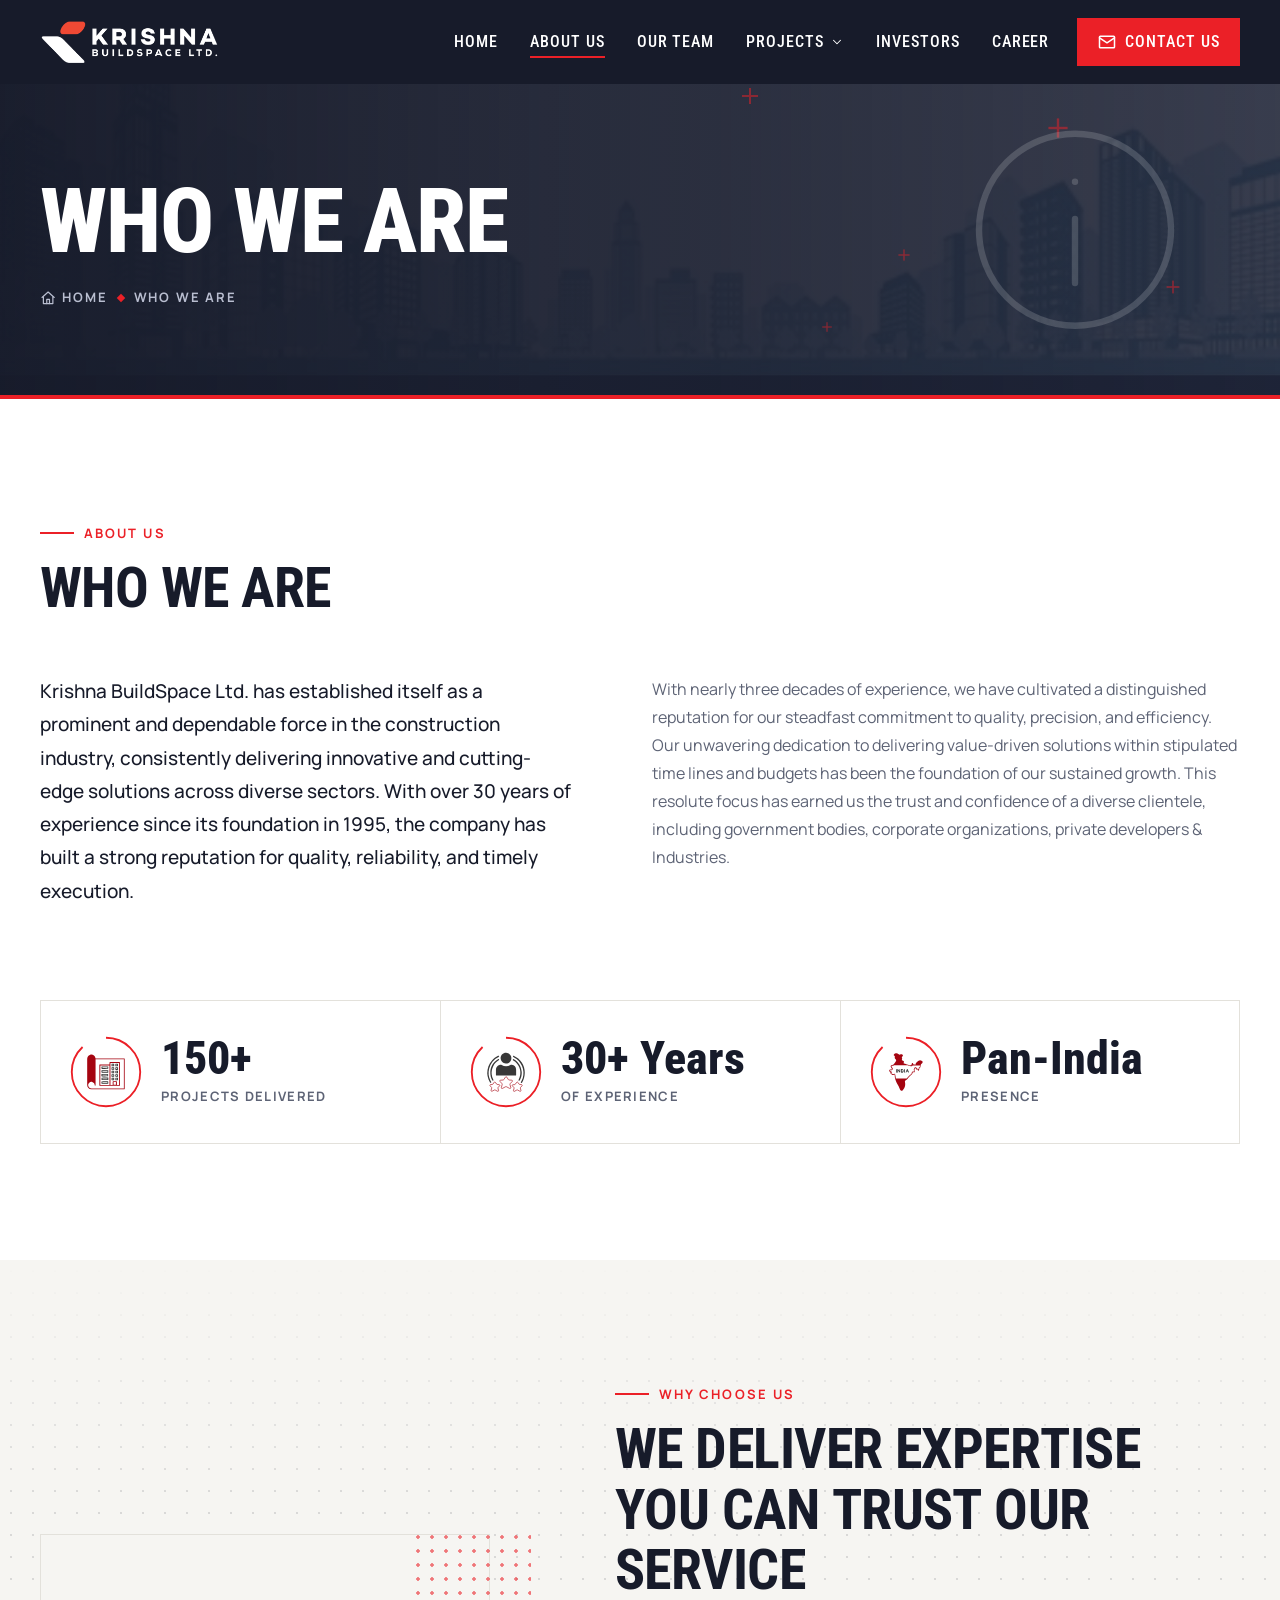
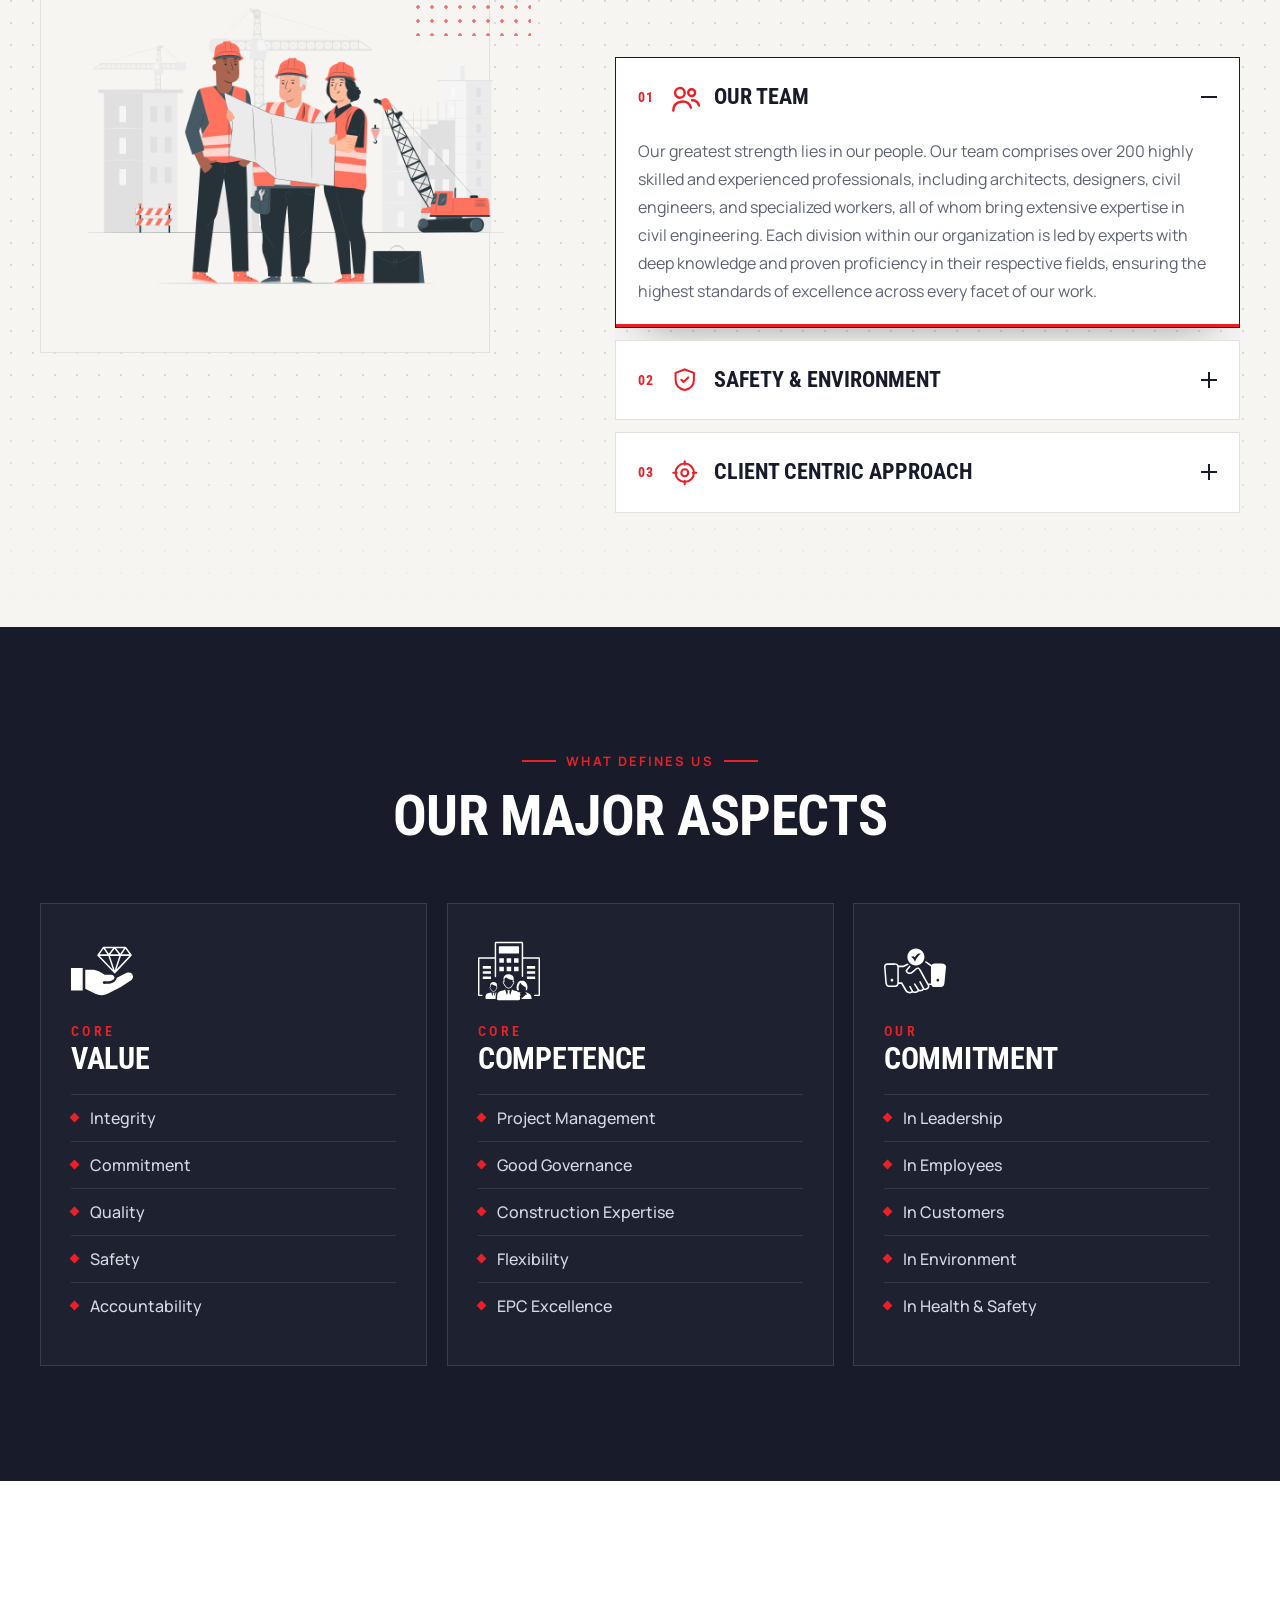
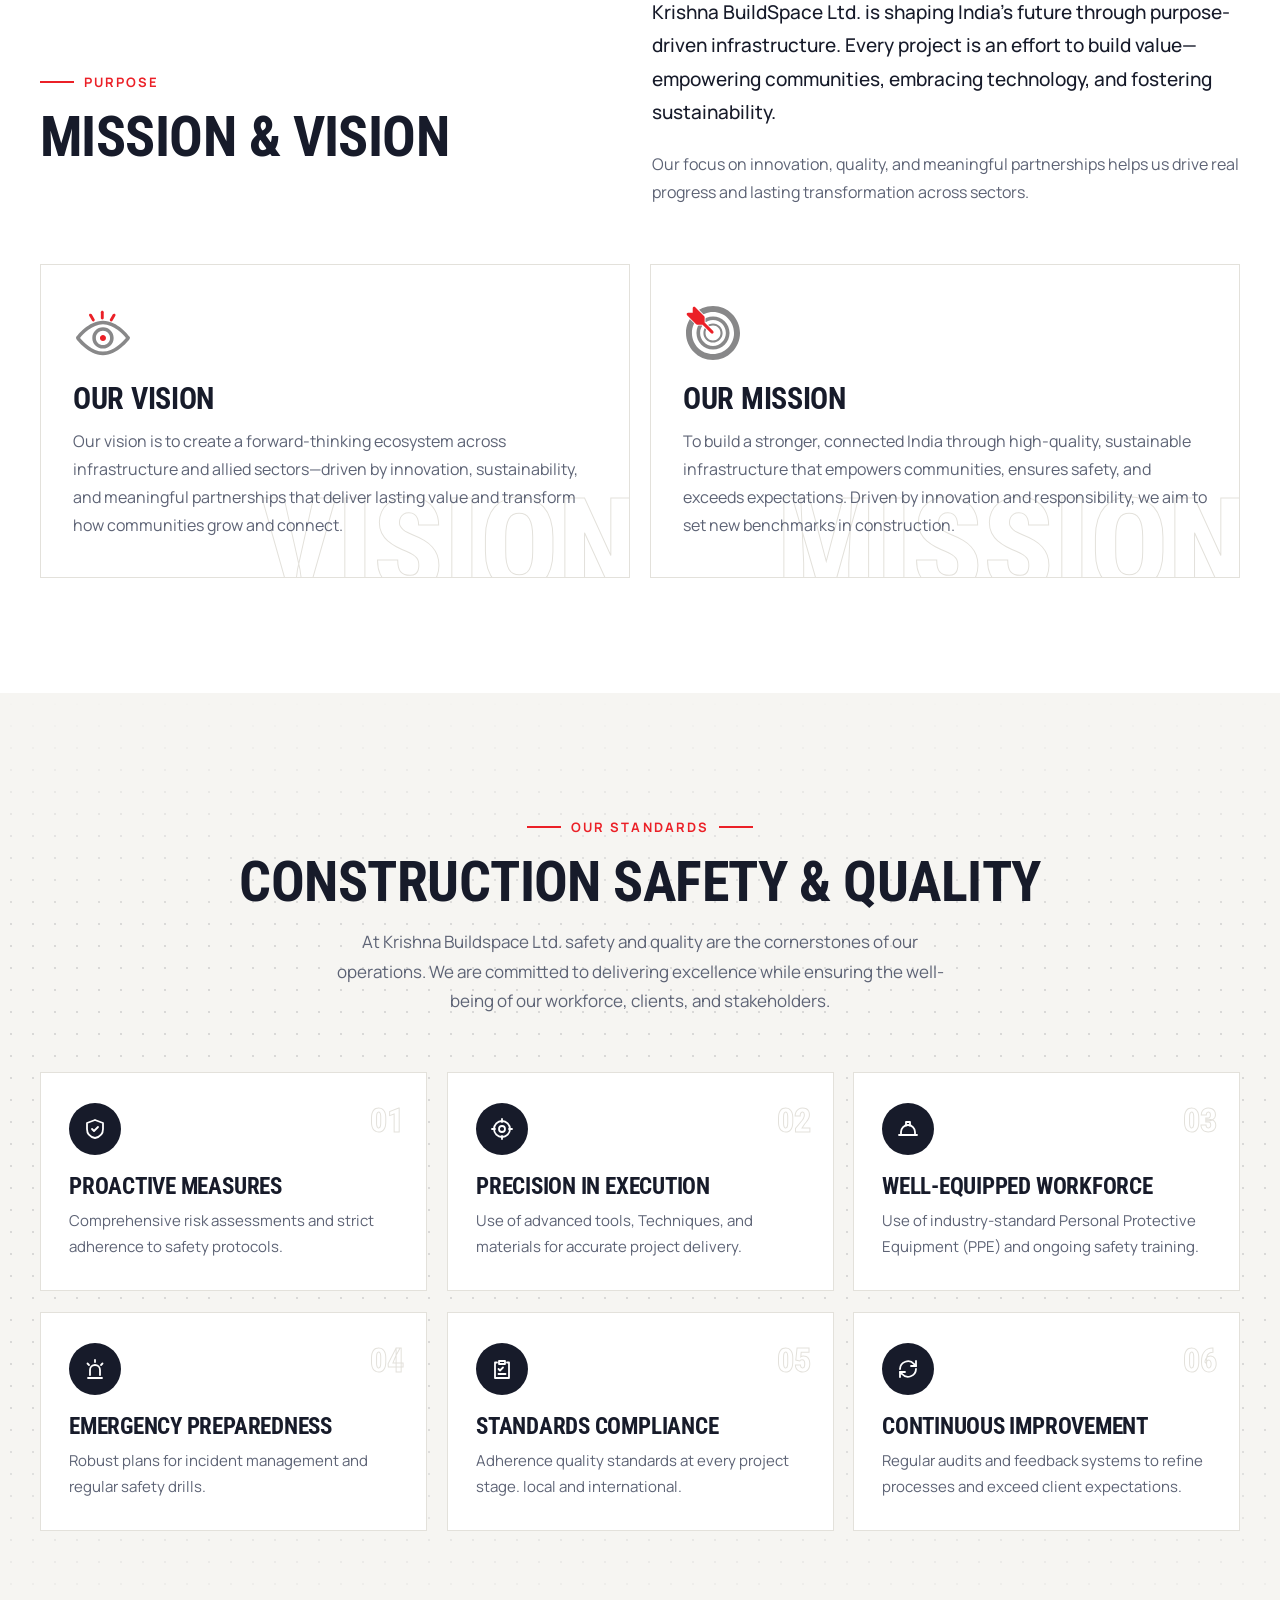
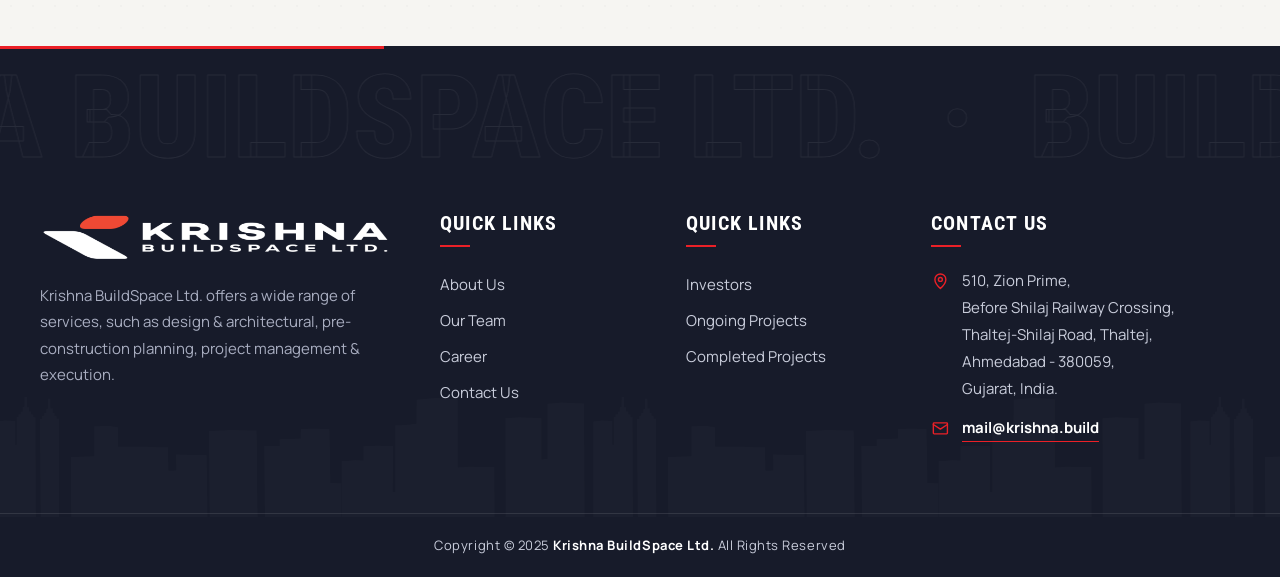
==== commit b93cd0a2: "Add motion design layer and icon system Adds a shared line-icon sprite used across navigation, table" ====
--- a/about-us.html
+++ b/about-us.html
@@ -19,43 +19,55 @@
 <link rel="preconnect" href="https://fonts.googleapis.com">
 <link rel="preconnect" href="https://fonts.gstatic.com" crossorigin>
 <link rel="stylesheet" href="assets/css/site.css">
-<noscript><style>[data-reveal]{opacity:1!important;transform:none!important;clip-path:none!important}.preloader{display:none}.hero h1 .w>span,.page-title h1 span{transform:none!important}.crumbs{opacity:1!important}.accordion-content{height:auto!important}.projects tbody tr{opacity:1!important;transform:none!important}</style></noscript>
+<link rel="stylesheet" href="assets/css/motion.css">
+<noscript><style>[data-reveal]{opacity:1!important;transform:none!important;clip-path:none!important}.preloader{display:none}.hero h1 .w>span,.page-title h1 span,.title .ch{transform:none!important;opacity:1!important}.crumbs{opacity:1!important}.accordion-content{height:auto!important}.projects tbody tr{opacity:1!important;transform:none!important}main{opacity:1!important;transform:none!important}</style></noscript>
 </head>
-<body>
+<body class="">
 
-<div class="preloader" aria-hidden="true"><div class="preloader__in"><img src="assets/images/logo-white.png" alt=""><div class="preloader__bar"><i></i></div></div></div>
-<div class="page-veil" aria-hidden="true"></div>
+<svg class="sprite" aria-hidden="true" focusable="false"><symbol id="i-arrow" viewBox="0 0 24 24"><path pathLength="1" d="M5 12h14M13 6l6 6-6 6"/></symbol><symbol id="i-up" viewBox="0 0 24 24"><path pathLength="1" d="M12 19V5M6 11l6-6 6 6"/></symbol><symbol id="i-caret" viewBox="0 0 24 24"><path pathLength="1" d="M6 9l6 6 6-6"/></symbol><symbol id="i-chevron" viewBox="0 0 24 24"><path pathLength="1" d="M9 6l6 6-6 6"/></symbol><symbol id="i-search" viewBox="0 0 24 24"><circle pathLength="1" cx="11" cy="11" r="7"/><path pathLength="1" d="M20 20l-3.5-3.5"/></symbol><symbol id="i-home" viewBox="0 0 24 24"><path pathLength="1" d="M3 11l9-8 9 8"/><path pathLength="1" d="M5 10v10h14V10"/><path pathLength="1" d="M10 20v-6h4v6"/></symbol><symbol id="i-info" viewBox="0 0 24 24"><circle pathLength="1" cx="12" cy="12" r="9"/><path pathLength="1" d="M12 11v6"/><path pathLength="1" d="M12 7.5v.01"/></symbol><symbol id="i-users" viewBox="0 0 24 24"><circle pathLength="1" cx="9" cy="8" r="3.5"/><path pathLength="1" d="M2.5 20c.6-3.6 3.2-5.5 6.5-5.5s5.9 1.9 6.5 5.5"/><circle pathLength="1" cx="17.5" cy="9" r="2.5"/><path pathLength="1" d="M17 14.6c2.4.3 4 1.9 4.500 4.400"/></symbol><symbol id="i-user" viewBox="0 0 24 24"><circle pathLength="1" cx="12" cy="8" r="3.5"/><path pathLength="1" d="M5 20c.8-4 3.600-6 7-6s6.200 2 7 6"/></symbol><symbol id="i-crane" viewBox="0 0 24 24"><path pathLength="1" d="M4 21h16"/><path pathLength="1" d="M7 21V4"/><path pathLength="1" d="M7 4l12 3H7"/><path pathLength="1" d="M16 6.500V11"/><path pathLength="1" d="M14.500 11h3v3h-3z"/><path pathLength="1" d="M5 21v-3h4v3"/></symbol><symbol id="i-city" viewBox="0 0 24 24"><path pathLength="1" d="M3 21h18"/><path pathLength="1" d="M5 21V7l6-4v18"/><path pathLength="1" d="M11 9h8v12"/><path pathLength="1" d="M8 9v.01M8 13v.01M8 17v.01M15 13v.01M15 17v.01"/></symbol><symbol id="i-progress" viewBox="0 0 24 24"><circle pathLength="1" cx="12" cy="12" r="9"/><path pathLength="1" d="M12 7v5l3 2"/></symbol><symbol id="i-check" viewBox="0 0 24 24"><circle pathLength="1" cx="12" cy="12" r="9"/><path pathLength="1" d="M8 12.500l2.800 2.800L16 9.500"/></symbol><symbol id="i-chart" viewBox="0 0 24 24"><path pathLength="1" d="M4 20V4"/><path pathLength="1" d="M4 20h16"/><path pathLength="1" d="M8 16v-4"/><path pathLength="1" d="M12 16V8"/><path pathLength="1" d="M16 16v-6"/></symbol><symbol id="i-briefcase" viewBox="0 0 24 24"><rect pathLength="1" x="3" y="7" width="18" height="13" rx="1"/><path pathLength="1" d="M9 7V4h6v3"/><path pathLength="1" d="M3 13h18"/></symbol><symbol id="i-mail" viewBox="0 0 24 24"><rect pathLength="1" x="3" y="5" width="18" height="14" rx="1"/><path pathLength="1" d="M3 7l9 6 9-6"/></symbol><symbol id="i-phone" viewBox="0 0 24 24"><path pathLength="1" d="M5 4h4l2 5-2.500 1.500a11 11 0 005 5L15 13l5 2v4a1 1 0 01-1 1C10.700 20 4 13.300 4 5a1 1 0 011-1z"/></symbol><symbol id="i-pin" viewBox="0 0 24 24"><path pathLength="1" d="M12 21s-7-6.200-7-11.500a7 7 0 0114 0C19 14.800 12 21 12 21z"/><circle pathLength="1" cx="12" cy="9.500" r="2.500"/></symbol><symbol id="i-doc" viewBox="0 0 24 24"><path pathLength="1" d="M6 3h8l4 4v14H6z"/><path pathLength="1" d="M14 3v4h4"/><path pathLength="1" d="M9 13h6"/><path pathLength="1" d="M9 17h6"/></symbol><symbol id="i-folder" viewBox="0 0 24 24"><path pathLength="1" d="M3 6h6l2 2h10v11H3z"/></symbol><symbol id="i-eye" viewBox="0 0 24 24"><path pathLength="1" d="M2 12s3.600-6.500 10-6.500S22 12 22 12s-3.600 6.500-10 6.500S2 12 2 12z"/><circle pathLength="1" cx="12" cy="12" r="2.800"/></symbol><symbol id="i-play" viewBox="0 0 24 24"><circle pathLength="1" cx="12" cy="12" r="9"/><path pathLength="1" d="M10 8.500l5.500 3.500-5.500 3.500z"/></symbol><symbol id="i-compass" viewBox="0 0 24 24"><circle pathLength="1" cx="12" cy="12" r="9"/><path pathLength="1" d="M15.500 8.500l-2 5-5 2 2-5z"/></symbol><symbol id="i-clipboard" viewBox="0 0 24 24"><path pathLength="1" d="M9 4h6v3H9z"/><path pathLength="1" d="M7 5.500H5V21h14V5.500h-2"/><path pathLength="1" d="M8.500 12l1.500 1.500 3-3"/><path pathLength="1" d="M8.500 17h7"/></symbol><symbol id="i-gantt" viewBox="0 0 24 24"><path pathLength="1" d="M4 4v16h16"/><path pathLength="1" d="M8 8h7"/><path pathLength="1" d="M10 12h8"/><path pathLength="1" d="M8 16h5"/></symbol><symbol id="i-hardhat" viewBox="0 0 24 24"><path pathLength="1" d="M3 18h18"/><path pathLength="1" d="M5 18v-3a7 7 0 0114 0v3"/><path pathLength="1" d="M10 8.500V5h4v3.500"/></symbol><symbol id="i-rupee" viewBox="0 0 24 24"><path pathLength="1" d="M7 5h10"/><path pathLength="1" d="M7 9h10"/><path pathLength="1" d="M7 5c6 0 6 8 0 8l7 7"/></symbol><symbol id="i-calendar" viewBox="0 0 24 24"><rect pathLength="1" x="4" y="5" width="16" height="15" rx="1"/><path pathLength="1" d="M4 10h16"/><path pathLength="1" d="M8 3v4"/><path pathLength="1" d="M16 3v4"/></symbol><symbol id="i-layers" viewBox="0 0 24 24"><path pathLength="1" d="M12 3l9 5-9 5-9-5z"/><path pathLength="1" d="M3 13l9 5 9-5"/></symbol><symbol id="i-hash" viewBox="0 0 24 24"><path pathLength="1" d="M5 9h14"/><path pathLength="1" d="M5 15h14"/><path pathLength="1" d="M10 4L8 20"/><path pathLength="1" d="M16 4l-2 16"/></symbol><symbol id="i-landmark" viewBox="0 0 24 24"><path pathLength="1" d="M3 9l9-5 9 5"/><path pathLength="1" d="M5 9v9"/><path pathLength="1" d="M10 9v9"/><path pathLength="1" d="M14 9v9"/><path pathLength="1" d="M19 9v9"/><path pathLength="1" d="M3 20h18"/></symbol><symbol id="i-shield" viewBox="0 0 24 24"><path pathLength="1" d="M12 3l8 3v6c0 5-3.500 8-8 9-4.500-1-8-4-8-9V6z"/><path pathLength="1" d="M9 12l2 2 4-4"/></symbol><symbol id="i-target" viewBox="0 0 24 24"><circle pathLength="1" cx="12" cy="12" r="8"/><circle pathLength="1" cx="12" cy="12" r="3"/><path pathLength="1" d="M12 2v3M12 19v3M2 12h3M19 12h3"/></symbol><symbol id="i-siren" viewBox="0 0 24 24"><path pathLength="1" d="M7 18v-5a5 5 0 0110 0v5"/><path pathLength="1" d="M5 21h14"/><path pathLength="1" d="M12 3v2"/><path pathLength="1" d="M4.500 6.500L6 8"/><path pathLength="1" d="M19.500 6.500L18 8"/></symbol><symbol id="i-refresh" viewBox="0 0 24 24"><path pathLength="1" d="M4 12a8 8 0 0114-5l2 2"/><path pathLength="1" d="M20 4v5h-5"/><path pathLength="1" d="M20 12a8 8 0 01-14 5l-2-2"/><path pathLength="1" d="M4 20v-5h5"/></symbol><symbol id="i-copy" viewBox="0 0 24 24"><rect pathLength="1" x="8" y="8" width="12" height="12" rx="1"/><path pathLength="1" d="M16 8V4H4v12h4"/></symbol><symbol id="i-send" viewBox="0 0 24 24"><path pathLength="1" d="M21 3L10 14"/><path pathLength="1" d="M21 3l-7 18-4-7-7-4z"/></symbol><symbol id="i-gear" viewBox="0 0 24 24"><circle pathLength="1" cx="12" cy="12" r="3.200"/><path pathLength="1" d="M12 2.500v3M12 18.500v3M2.500 12h3M18.500 12h3M5.300 5.300l2.100 2.100M16.600 16.600l2.100 2.100M5.300 18.700l2.100-2.100M16.600 7.400l2.100-2.100"/></symbol><symbol id="i-wallet" viewBox="0 0 24 24"><rect pathLength="1" x="3" y="6" width="18" height="13" rx="1"/><path pathLength="1" d="M3 10h18"/><path pathLength="1" d="M16 14.500h2"/></symbol><symbol id="i-award" viewBox="0 0 24 24"><circle pathLength="1" cx="12" cy="9" r="5"/><path pathLength="1" d="M9 13.500L7.500 21l4.500-2.500 4.500 2.500L15 13.500"/></symbol><symbol id="i-map" viewBox="0 0 24 24"><path pathLength="1" d="M3 6l6-2 6 2 6-2v14l-6 2-6-2-6 2z"/><path pathLength="1" d="M9 4v14"/><path pathLength="1" d="M15 6v14"/></symbol></svg>
+<div class="preloader" aria-hidden="true">
+  <i class="preloader__panel"></i><i class="preloader__panel"></i>
+  <div class="preloader__in">
+    <div class="preloader__build"><i></i><i></i><i></i><i></i><i></i></div>
+    <img src="assets/images/logo-white.png" alt="">
+    <div class="preloader__bar"><i></i></div>
+    <div class="preloader__pct"><b>0</b>%</div>
+  </div>
+</div>
+<div class="page-veil" aria-hidden="true"><img src="assets/images/logo-white.png" alt=""></div>
 <div class="scroll-bar" aria-hidden="true"></div>
 <header class="header">
   <div class="wrap header__in">
     <a class="logo" href="index.html" aria-label="Krishna BuildSpace Ltd. — Home"><img src="assets/images/logo-white.png" alt="Krishna BuildSpace Ltd." width="351" height="90"></a>
-    <nav aria-label="Main"><ul class="nav"><li class=""><a href="index.html">Home</a></li><li class="is-active"><a href="about-us.html" aria-current="page">About Us</a></li><li class=""><a href="our-team.html">Our Team</a></li><li class="has-sub"><button type="button" aria-haspopup="true">Projects <svg class="caret" viewBox="0 0 10 10" fill="none" stroke="currentColor" stroke-width="1.6" aria-hidden="true"><path d="M1 3l4 4 4-4"/></svg></button><ul class="sub"><li><a href="ongoing-projects.html">Ongoing Projects</a></li><li><a href="completed-projects.html">Completed Projects</a></li></ul></li><li class=""><a href="investors.html">Investors</a></li><li class=""><a href="career.html">Career</a></li><li class="nav-cta"><a href="contact-us.html">Contact us</a></li></ul></nav>
+    <nav aria-label="Main"><ul class="nav"><li class=""><a href="index.html"><span class="roll" data-t="Home"><span>Home</span></span></a></li><li class="is-active"><a href="about-us.html" aria-current="page"><span class="roll" data-t="About Us"><span>About Us</span></span></a></li><li class=""><a href="our-team.html"><span class="roll" data-t="Our Team"><span>Our Team</span></span></a></li><li class="has-sub"><button type="button" aria-haspopup="true"><span class="roll" data-t="Projects"><span>Projects</span></span> <svg class="ico caret" aria-hidden="true"><use href="#i-caret"/></svg></button><ul class="sub"><li style="--i:0"><a href="ongoing-projects.html"><svg class="ico" aria-hidden="true"><use href="#i-progress"/></svg>Ongoing Projects</a></li><li style="--i:1"><a href="completed-projects.html"><svg class="ico" aria-hidden="true"><use href="#i-check"/></svg>Completed Projects</a></li></ul></li><li class=""><a href="investors.html"><span class="roll" data-t="Investors"><span>Investors</span></span></a></li><li class=""><a href="career.html"><span class="roll" data-t="Career"><span>Career</span></span></a></li><li class="nav-cta"><a href="contact-us.html"><svg class="ico" aria-hidden="true"><use href="#i-mail"/></svg>Contact us</a></li></ul></nav>
     <button class="burger" type="button" aria-label="Menu" aria-expanded="false"><i></i><i></i><i></i></button>
   </div>
 </header>
-<nav class="mobile-menu" aria-label="Mobile"><ul><li><a href="index.html">Home</a></li><li><a href="about-us.html" aria-current="page">About Us</a></li><li><a href="our-team.html">Our Team</a></li><li><a class="is-sub" href="ongoing-projects.html">Ongoing Projects</a></li><li><a class="is-sub" href="completed-projects.html">Completed Projects</a></li><li><a href="investors.html">Investors</a></li><li><a href="career.html">Career</a></li><li><a href="contact-us.html">Contact us</a></li></ul></nav>
+<nav class="mobile-menu" aria-label="Mobile"><ul><li><a href="index.html"><svg class="ico" aria-hidden="true"><use href="#i-home"/></svg>Home</a></li><li><a href="about-us.html" aria-current="page"><svg class="ico" aria-hidden="true"><use href="#i-info"/></svg>About Us</a></li><li><a href="our-team.html"><svg class="ico" aria-hidden="true"><use href="#i-users"/></svg>Our Team</a></li><li><a href="ongoing-projects.html"><svg class="ico" aria-hidden="true"><use href="#i-progress"/></svg>Ongoing Projects</a></li><li><a href="completed-projects.html"><svg class="ico" aria-hidden="true"><use href="#i-check"/></svg>Completed Projects</a></li><li><a href="investors.html"><svg class="ico" aria-hidden="true"><use href="#i-chart"/></svg>Investors</a></li><li><a href="career.html"><svg class="ico" aria-hidden="true"><use href="#i-briefcase"/></svg>Career</a></li><li><a href="contact-us.html"><svg class="ico" aria-hidden="true"><use href="#i-mail"/></svg>Contact us</a></li></ul></nav>
 
 <main>
 
 <section class="page-title">
   <div class="page-title__bg" data-speed="0.25" aria-hidden="true"></div>
+  <div class="page-title__marks" aria-hidden="true"><i style="--x:58%;--y:22%;--t:7s;--s:1"></i><i style="--x:70%;--y:62%;--t:9s;--s:0.7"></i><i style="--x:82%;--y:30%;--t:6s;--s:1.2"></i><i style="--x:91%;--y:70%;--t:8s;--s:0.8"></i><i style="--x:64%;--y:80%;--t:10s;--s:0.6"></i><i style="--x:77%;--y:12%;--t:11s;--s:0.9"></i></div>
+  <div class="page-title__ico" aria-hidden="true"><svg class="ico" aria-hidden="true"><use href="#i-info"/></svg></div>
   <div class="wrap">
     <h1><span>Who We Are</span></h1>
-    <div class="crumbs"><a href="index.html">Home</a><i></i><span>Who We Are</span></div>
+    <div class="crumbs"><a href="index.html"><svg class="ico" aria-hidden="true"><use href="#i-home"/></svg>Home</a><i></i><span>Who We Are</span></div>
   </div>
   <div class="page-title__line" aria-hidden="true"></div>
 </section>
 <section class="sec sec--white">
   <div class="wrap">
-    <div class="sec-head" data-reveal="up"><span class="eyebrow">About Us</span><h2 class="title">Who we are</h2></div>
+    <div class="sec-head" data-reveal="up"><span class="eyebrow">About Us</span><h2 class="title" data-chars>Who we are</h2></div>
     <div class="split" style="align-items:start">
       <p class="lead" data-reveal="left">Krishna BuildSpace Ltd. has established itself as a prominent and dependable force in the construction industry, consistently delivering innovative and cutting-edge solutions across diverse sectors. With over 30 years of experience since its foundation in 1995, the company has built a strong reputation for quality, reliability, and timely execution.</p>
       <p data-reveal="right">With nearly three decades of experience, we have cultivated a distinguished reputation for our steadfast commitment to quality, precision, and efficiency. Our unwavering dedication to delivering value-driven solutions within stipulated time lines and budgets has been the foundation of our sustained growth. This resolute focus has earned us the trust and confidence of a diverse clientele, including government bodies, corporate organizations, private developers &amp; Industries.</p>
     </div>
     <div class="stats stats--3" data-stagger="up">
-      <div class="stat"><img src="assets/images/icons/blueprint.svg" alt="" width="54" height="54"><div><b><span data-count="150">150</span>+</b><span>Projects Delivered</span></div></div>
-      <div class="stat"><img src="assets/images/icons/experience.svg" alt="" width="54" height="54"><div><b><span data-count="30">30</span>+ Years</b><span>of Experience</span></div></div>
-      <div class="stat"><img src="assets/images/icons/pan-india.svg" alt="" width="54" height="54"><div><b>Pan-India</b><span>Presence</span></div></div>
+      <div class="stat"><span class="stat__ico"><svg viewBox="0 0 80 80" aria-hidden="true"><circle cx="40" cy="40" r="37" pathLength="1"/></svg><img src="assets/images/icons/blueprint.svg" alt="" width="44" height="44"></span><div><b><span data-count="150">150</span>+</b><span>Projects Delivered</span></div></div>
+      <div class="stat"><span class="stat__ico"><svg viewBox="0 0 80 80" aria-hidden="true"><circle cx="40" cy="40" r="37" pathLength="1"/></svg><img src="assets/images/icons/experience.svg" alt="" width="44" height="44"></span><div><b><span data-count="30">30</span>+ Years</b><span>of Experience</span></div></div>
+      <div class="stat"><span class="stat__ico"><svg viewBox="0 0 80 80" aria-hidden="true"><circle cx="40" cy="40" r="37" pathLength="1"/></svg><img src="assets/images/icons/pan-india.svg" alt="" width="44" height="44"></span><div><b>Pan-India</b><span>Presence</span></div></div>
     </div>
   </div>
 </section>
@@ -65,8 +77,8 @@
     <div class="why">
       <div class="why__art" data-reveal="left"><img src="assets/images/img-why-choose-us.png" alt="Engineers reviewing building plans on site" width="500" height="375"></div>
       <div>
-        <div class="sec-head" data-reveal="up"><span class="eyebrow">Why Choose Us</span><h2 class="title">We deliver expertise you can trust our service</h2></div>
-        <div class="tabs" data-reveal="up"><div class="tab is-open"><button class="tab__btn" type="button" aria-expanded="true"><b>01</b>Our Team<i></i></button><div class="tab__body"><div><p>Our greatest strength lies in our people. Our team comprises over 200 highly skilled and experienced professionals, including architects, designers, civil engineers, and specialized workers, all of whom bring extensive expertise in civil engineering. Each division within our organization is led by experts with deep knowledge and proven proficiency in their respective fields, ensuring the highest standards of excellence across every facet of our work.</p></div></div></div><div class="tab"><button class="tab__btn" type="button" aria-expanded="false"><b>02</b>Safety &amp; Environment<i></i></button><div class="tab__body"><div><p>At Krishna BuildSpace, safety and sustainability are at the core of our mission. We uphold rigorous safety standards to ensure the well-being of our workforce, stakeholders, and the surrounding environment. Equally, we are dedicated to implementing eco-friendly practices that not only reduce our ecological footprint but also enhance the enduring value and impact of our projects.</p></div></div></div><div class="tab"><button class="tab__btn" type="button" aria-expanded="false"><b>03</b>Client Centric Approach<i></i></button><div class="tab__body"><div><p>At the core of our operations is a deep understanding of each client’s unique needs. We collaborate closely with our clients to craft bespoke solutions that align seamlessly with their vision and goals. Through clear communication and a commitment to partnership, we ensure flawless project execution while fostering enduring relationships built on trust and excellence.</p></div></div></div></div>
+        <div class="sec-head" data-reveal="up"><span class="eyebrow">Why Choose Us</span><h2 class="title" data-chars>We deliver expertise you can trust our service</h2></div>
+        <div class="tabs" data-auto data-reveal="up"><div class="tab is-open"><button class="tab__btn" type="button" aria-expanded="true"><b>01</b><svg class="ico" aria-hidden="true"><use href="#i-users"/></svg>Our Team<i></i></button><div class="tab__body"><div><p>Our greatest strength lies in our people. Our team comprises over 200 highly skilled and experienced professionals, including architects, designers, civil engineers, and specialized workers, all of whom bring extensive expertise in civil engineering. Each division within our organization is led by experts with deep knowledge and proven proficiency in their respective fields, ensuring the highest standards of excellence across every facet of our work.</p></div></div><span class="tab__timer" aria-hidden="true"></span></div><div class="tab"><button class="tab__btn" type="button" aria-expanded="false"><b>02</b><svg class="ico" aria-hidden="true"><use href="#i-shield"/></svg>Safety &amp; Environment<i></i></button><div class="tab__body"><div><p>At Krishna BuildSpace, safety and sustainability are at the core of our mission. We uphold rigorous safety standards to ensure the well-being of our workforce, stakeholders, and the surrounding environment. Equally, we are dedicated to implementing eco-friendly practices that not only reduce our ecological footprint but also enhance the enduring value and impact of our projects.</p></div></div><span class="tab__timer" aria-hidden="true"></span></div><div class="tab"><button class="tab__btn" type="button" aria-expanded="false"><b>03</b><svg class="ico" aria-hidden="true"><use href="#i-target"/></svg>Client Centric Approach<i></i></button><div class="tab__body"><div><p>At the core of our operations is a deep understanding of each client’s unique needs. We collaborate closely with our clients to craft bespoke solutions that align seamlessly with their vision and goals. Through clear communication and a commitment to partnership, we ensure flawless project execution while fostering enduring relationships built on trust and excellence.</p></div></div><span class="tab__timer" aria-hidden="true"></span></div></div>
       </div>
     </div>
   </div>
@@ -74,15 +86,15 @@
 
 <section class="sec sec--navy">
   <div class="wrap">
-    <div class="sec-head centered" data-reveal="up"><span class="eyebrow">What Defines Us</span><h2 class="title">Our Major Aspects</h2></div>
-    <div class="aspects" data-stagger="up"><article class="aspect"><img class="aspect__icon" src="assets/images/icons/value.svg" alt="" width="62" height="62"><h3><small>Core</small>Value</h3><ul><li>Integrity</li><li>Commitment</li><li>Quality</li><li>Safety</li><li>Accountability</li></ul></article><article class="aspect"><img class="aspect__icon" src="assets/images/icons/competence.svg" alt="" width="62" height="62"><h3><small>Core</small>Competence</h3><ul><li>Project Management</li><li>Good Governance</li><li>Construction Expertise</li><li>Flexibility</li><li>EPC Excellence</li></ul></article><article class="aspect"><img class="aspect__icon" src="assets/images/icons/commitment.svg" alt="" width="62" height="62"><h3><small>Our</small>Commitment</h3><ul><li>In Leadership</li><li>In Employees</li><li>In Customers</li><li>In Environment</li><li>In Health &amp; Safety</li></ul></article></div>
+    <div class="sec-head centered" data-reveal="up"><span class="eyebrow">What Defines Us</span><h2 class="title" data-chars>Our Major Aspects</h2></div>
+    <div class="aspects" data-stagger="up"><article class="aspect"><img class="aspect__icon" src="assets/images/icons/value.svg" alt="" width="62" height="62"><h3><small>Core</small>Value</h3><ul><li style="--i:0">Integrity</li><li style="--i:1">Commitment</li><li style="--i:2">Quality</li><li style="--i:3">Safety</li><li style="--i:4">Accountability</li></ul></article><article class="aspect"><img class="aspect__icon" src="assets/images/icons/competence.svg" alt="" width="62" height="62"><h3><small>Core</small>Competence</h3><ul><li style="--i:0">Project Management</li><li style="--i:1">Good Governance</li><li style="--i:2">Construction Expertise</li><li style="--i:3">Flexibility</li><li style="--i:4">EPC Excellence</li></ul></article><article class="aspect"><img class="aspect__icon" src="assets/images/icons/commitment.svg" alt="" width="62" height="62"><h3><small>Our</small>Commitment</h3><ul><li style="--i:0">In Leadership</li><li style="--i:1">In Employees</li><li style="--i:2">In Customers</li><li style="--i:3">In Environment</li><li style="--i:4">In Health &amp; Safety</li></ul></article></div>
   </div>
 </section>
 
 <section class="sec sec--white">
   <div class="wrap">
     <div class="split" style="align-items:end">
-      <div class="sec-head" data-reveal="up"><span class="eyebrow">Purpose</span><h2 class="title">Mission &amp; Vision</h2></div>
+      <div class="sec-head" data-reveal="up"><span class="eyebrow">Purpose</span><h2 class="title" data-chars>Mission &amp; Vision</h2></div>
       <div data-reveal="right">
         <p class="lead">Krishna BuildSpace Ltd. is shaping India’s future through purpose-driven infrastructure. Every project is an effort to build value—empowering communities, embracing technology, and fostering sustainability.</p>
         <p>Our focus on innovation, quality, and meaningful partnerships helps us drive real progress and lasting transformation across sectors.</p>
@@ -97,14 +109,15 @@
 
 <section class="sec sec--dots">
   <div class="wrap">
-    <div class="sec-head centered" data-reveal="up"><span class="eyebrow">Our Standards</span><h2 class="title">Construction Safety &amp; Quality</h2><p class="subtitle">At Krishna Buildspace Ltd. safety and quality are the cornerstones of our operations. We are committed to delivering excellence while ensuring the well-being of our workforce, clients, and stakeholders.</p></div>
-    <div class="safety" data-stagger="up"><article class="safety__item"><span class="safety__icon"><svg viewBox="0 0 24 24" fill="none" stroke="currentColor" stroke-width="1.8" stroke-linecap="round" stroke-linejoin="round" aria-hidden="true"><path d="M12 3l8 3v6c0 5-3.5 8-8 9-4.5-1-8-4-8-9V6l8-3z"/><path d="M9 12l2 2 4-4"/></svg></span><h3>Proactive Measures</h3><p>Comprehensive risk assessments and strict adherence to safety protocols.</p></article><article class="safety__item"><span class="safety__icon"><svg viewBox="0 0 24 24" fill="none" stroke="currentColor" stroke-width="1.8" stroke-linecap="round" stroke-linejoin="round" aria-hidden="true"><circle cx="12" cy="12" r="8"/><circle cx="12" cy="12" r="3"/><path d="M12 2v3M12 19v3M2 12h3M19 12h3"/></svg></span><h3>Precision in Execution</h3><p>Use of advanced tools, Techniques, and materials for accurate project delivery.</p></article><article class="safety__item"><span class="safety__icon"><svg viewBox="0 0 24 24" fill="none" stroke="currentColor" stroke-width="1.8" stroke-linecap="round" stroke-linejoin="round" aria-hidden="true"><path d="M3 18h18M5 18v-3a7 7 0 0114 0v3M10 8V5h4v3M12 5v6"/></svg></span><h3>Well-Equipped Workforce</h3><p>Use of industry-standard Personal Protective Equipment (PPE) and ongoing safety training.</p></article><article class="safety__item"><span class="safety__icon"><svg viewBox="0 0 24 24" fill="none" stroke="currentColor" stroke-width="1.8" stroke-linecap="round" stroke-linejoin="round" aria-hidden="true"><path d="M7 18v-5a5 5 0 0110 0v5M5 21h14M12 3v2M4.5 6.5L6 8M19.5 6.5L18 8"/></svg></span><h3>Emergency Preparedness</h3><p>Robust plans for incident management and regular safety drills.</p></article><article class="safety__item"><span class="safety__icon"><svg viewBox="0 0 24 24" fill="none" stroke="currentColor" stroke-width="1.8" stroke-linecap="round" stroke-linejoin="round" aria-hidden="true"><path d="M9 3h6l1 2h3v16H5V5h3l1-2z"/><path d="M9 13l2 2 4-4"/></svg></span><h3>Standards Compliance</h3><p>Adherence quality standards at every project stage. local and international.</p></article><article class="safety__item"><span class="safety__icon"><svg viewBox="0 0 24 24" fill="none" stroke="currentColor" stroke-width="1.8" stroke-linecap="round" stroke-linejoin="round" aria-hidden="true"><path d="M4 12a8 8 0 0114-5l2 2M20 4v5h-5M20 12a8 8 0 01-14 5l-2-2M4 20v-5h5"/></svg></span><h3>Continuous Improvement</h3><p>Regular audits and feedback systems to refine processes and exceed client expectations.</p></article></div>
+    <div class="sec-head centered" data-reveal="up"><span class="eyebrow">Our Standards</span><h2 class="title" data-chars>Construction Safety &amp; Quality</h2><p class="subtitle">At Krishna Buildspace Ltd. safety and quality are the cornerstones of our operations. We are committed to delivering excellence while ensuring the well-being of our workforce, clients, and stakeholders.</p></div>
+    <div class="safety" data-stagger="up"><article class="safety__item"><span class="safety__icon"><svg class="ico" aria-hidden="true"><use href="#i-shield"/></svg></span><h3>Proactive Measures</h3><p>Comprehensive risk assessments and strict adherence to safety protocols.</p></article><article class="safety__item"><span class="safety__icon"><svg class="ico" aria-hidden="true"><use href="#i-target"/></svg></span><h3>Precision in Execution</h3><p>Use of advanced tools, Techniques, and materials for accurate project delivery.</p></article><article class="safety__item"><span class="safety__icon"><svg class="ico" aria-hidden="true"><use href="#i-hardhat"/></svg></span><h3>Well-Equipped Workforce</h3><p>Use of industry-standard Personal Protective Equipment (PPE) and ongoing safety training.</p></article><article class="safety__item"><span class="safety__icon"><svg class="ico" aria-hidden="true"><use href="#i-siren"/></svg></span><h3>Emergency Preparedness</h3><p>Robust plans for incident management and regular safety drills.</p></article><article class="safety__item"><span class="safety__icon"><svg class="ico" aria-hidden="true"><use href="#i-clipboard"/></svg></span><h3>Standards Compliance</h3><p>Adherence quality standards at every project stage. local and international.</p></article><article class="safety__item"><span class="safety__icon"><svg class="ico" aria-hidden="true"><use href="#i-refresh"/></svg></span><h3>Continuous Improvement</h3><p>Regular audits and feedback systems to refine processes and exceed client expectations.</p></article></div>
   </div>
 </section>
 
 </main>
 
 <footer class="footer">
+  <div class="footer__word" aria-hidden="true"><span data-scrollx="-0.35">Krishna BuildSpace Ltd. &nbsp;·&nbsp; Building Beyond Boundaries. &nbsp;·&nbsp; Krishna BuildSpace Ltd.</span></div>
   <div class="footer__sky" aria-hidden="true"></div>
   <div class="wrap footer__in" data-stagger="up">
     <div>
@@ -113,26 +126,17 @@
     </div>
     <div>
       <h4>Quick Links</h4>
-      <ul>
-        <li><a href="about-us.html">About Us</a></li>
-        <li><a href="our-team.html">Our Team</a></li>
-        <li><a href="career.html">Career</a></li>
-        <li><a href="contact-us.html">Contact Us</a></li>
-      </ul>
+      <ul><li><a href="about-us.html"><svg class="ico" aria-hidden="true"><use href="#i-chevron"/></svg>About Us</a></li><li><a href="our-team.html"><svg class="ico" aria-hidden="true"><use href="#i-chevron"/></svg>Our Team</a></li><li><a href="career.html"><svg class="ico" aria-hidden="true"><use href="#i-chevron"/></svg>Career</a></li><li><a href="contact-us.html"><svg class="ico" aria-hidden="true"><use href="#i-chevron"/></svg>Contact Us</a></li></ul>
     </div>
     <div>
       <h4>Quick Links</h4>
-      <ul>
-        <li><a href="investors.html">Investors</a></li>
-        <li><a href="ongoing-projects.html">Ongoing Projects</a></li>
-        <li><a href="completed-projects.html">Completed Projects</a></li>
-      </ul>
+      <ul><li><a href="investors.html"><svg class="ico" aria-hidden="true"><use href="#i-chevron"/></svg>Investors</a></li><li><a href="ongoing-projects.html"><svg class="ico" aria-hidden="true"><use href="#i-chevron"/></svg>Ongoing Projects</a></li><li><a href="completed-projects.html"><svg class="ico" aria-hidden="true"><use href="#i-chevron"/></svg>Completed Projects</a></li></ul>
     </div>
     <div>
       <h4>Contact Us</h4>
       <address>
-        510, Zion Prime,<br>Before Shilaj Railway Crossing,<br>Thaltej-Shilaj Road, Thaltej,<br>Ahmedabad - 380059,<br>Gujarat, India.<br>
-        <a href="mailto:mail@krishna.build">mail@krishna.build</a>
+        <span class="footer__row"><svg class="ico" aria-hidden="true"><use href="#i-pin"/></svg><span>510, Zion Prime,<br>Before Shilaj Railway Crossing,<br>Thaltej-Shilaj Road, Thaltej,<br>Ahmedabad - 380059,<br>Gujarat, India.</span></span>
+        <span class="footer__row"><svg class="ico" aria-hidden="true"><use href="#i-mail"/></svg><a href="mailto:mail@krishna.build">mail@krishna.build</a></span>
       </address>
     </div>
   </div>
@@ -140,9 +144,11 @@
 </footer>
 <button class="to-top" type="button" aria-label="Back to top">
   <svg class="ring" viewBox="0 0 50 50" aria-hidden="true"><circle cx="25" cy="25" r="23"/></svg>
-  <svg class="ar" viewBox="0 0 24 24" fill="none" stroke="currentColor" stroke-width="2.2" stroke-linecap="round" stroke-linejoin="round" aria-hidden="true"><path d="M12 19V5M6 11l6-6 6 6"/></svg>
+  <svg class="ico ar" aria-hidden="true"><use href="#i-up"/></svg>
 </button>
+<div class="toast" role="status" aria-live="polite"></div>
 <script src="assets/js/site.js"></script>
+<script src="assets/js/motion.js"></script>
 
 </body>
 </html>
--- a/assets/css/motion.css
+++ b/assets/css/motion.css
@@ -0,0 +1,366 @@
+/* Krishna BuildSpace Ltd. — motion design layer.
+   Numbers in comments (M01…M100) refer to MOTION.md. */
+
+/* ---------- Icon system ---------- */
+.sprite { position: absolute; width: 0; height: 0; overflow: hidden; }
+.ico { width: 1.25em; height: 1.25em; flex: none; fill: none; stroke: currentColor; stroke-width: 1.8; stroke-linecap: round; stroke-linejoin: round; vertical-align: -.22em; }
+/* M61 icons draw their own outline when they scroll into view */
+.ico.draw { stroke-dasharray: 1 1.2; stroke-dashoffset: 1.1; }
+.ico.draw.is-drawn { animation: draw 1.3s var(--ease) both; animation-delay: calc(var(--di, 0) * 70ms); }
+@keyframes draw { to { stroke-dashoffset: 0; } }
+/* M62 icons nudge on hover of their row */
+a:hover > .ico, button:hover > .ico { animation: nudge .6s var(--ease); }
+@keyframes nudge { 0%, 100% { transform: none; } 35% { transform: translateY(-3px) rotate(-8deg); } 70% { transform: translateY(1px) rotate(4deg); } }
+
+/* ---------- M01–M07 Preloader ---------- */
+.preloader { background: none; transition: visibility 0s 1.3s; }
+.preloader__panel { position: absolute; top: 0; bottom: 0; width: 50.5%; background: var(--navy); transition: transform .9s var(--ease); }
+.preloader__panel:nth-child(1) { left: 0; }
+.preloader__panel:nth-child(2) { right: 0; transition-delay: .12s; }
+.preloader__in { position: relative; transition: opacity .35s, transform .5s var(--ease); }
+.preloader__build { display: flex; align-items: flex-end; justify-content: center; gap: 6px; height: 54px; margin-bottom: 22px; }
+.preloader__build i { width: 12px; background: #fff; transform-origin: bottom; animation: rise 1s var(--ease) infinite alternate; }
+.preloader__build i:nth-child(1) { height: 40%; animation-delay: 0s; }
+.preloader__build i:nth-child(2) { height: 75%; animation-delay: .1s; }
+.preloader__build i:nth-child(3) { height: 100%; background: var(--red); animation-delay: .2s; }
+.preloader__build i:nth-child(4) { height: 60%; animation-delay: .3s; }
+.preloader__build i:nth-child(5) { height: 85%; animation-delay: .4s; }
+@keyframes rise { from { transform: scaleY(.15); } to { transform: scaleY(1); } }
+.preloader__pct { margin-top: 14px; font-family: var(--font-heading); font-size: 15px; letter-spacing: .3em; color: #b9bed0; }
+.preloader__pct b { color: #fff; font-size: 22px; letter-spacing: 0; font-variant-numeric: tabular-nums; }
+.is-loaded .preloader { transform: none; visibility: hidden; }
+.is-loaded .preloader__in { opacity: 0; transform: translateY(-20px); }
+.is-loaded .preloader__panel { transform: translateY(-101%); }
+/* M07 page content fades in behind the curtain */
+main { opacity: 0; transition: opacity .9s var(--ease) .25s; }
+.is-loaded main { opacity: 1; }
+/* M06 page-leave veil carries the logo */
+.page-veil { display: grid; place-items: center; }
+.page-veil img { width: 200px; opacity: 0; transform: translateY(20px); transition: opacity .3s .15s, transform .4s var(--ease) .15s; }
+.is-leaving .page-veil img { opacity: 1; transform: none; }
+
+/* ---------- Header ---------- */
+/* M10 header slides away on scroll down, returns on scroll up */
+.header { transition: height .4s var(--ease), box-shadow .4s, background .4s, transform .5s var(--ease); }
+.header.is-hidden { transform: translateY(-105%); }
+.menu-open .header { transform: none; }
+/* M12 nav label roll */
+.roll { position: relative; display: inline-block; overflow: hidden; height: 1.3em; line-height: 1.3; vertical-align: bottom; }
+.roll > span, .roll::after { display: block; transition: transform .45s var(--ease); }
+.roll::after { content: attr(data-t); position: absolute; left: 0; top: 100%; color: var(--red); }
+a:hover > .roll > span, button:hover > .roll > span, a:hover > .roll::after, button:hover > .roll::after { transform: translateY(-100%); }
+.nav .caret { width: 14px; height: 14px; }
+/* M13 dropdown items cascade in */
+.nav .sub li { opacity: 0; transform: translateX(-10px); transition: opacity .35s var(--ease), transform .35s var(--ease); transition-delay: calc(var(--i) * 70ms + 80ms); }
+.nav li:hover > .sub li, .nav li:focus-within > .sub li { opacity: 1; transform: none; }
+.nav .sub a { gap: 10px; }
+.nav .sub .ico { color: var(--red); }
+/* M16 contact button shine sweep */
+.nav .nav-cta > a { gap: 8px; overflow: hidden; }
+.nav .nav-cta > a::before, .btn::after { content: ""; position: absolute; top: 0; bottom: 0; left: -60%; width: 40%; background: linear-gradient(100deg, transparent, rgba(255, 255, 255, .45), transparent); transform: skewX(-20deg); pointer-events: none; }
+.nav .nav-cta > a::before { animation: shine 4.5s var(--ease) infinite; }
+.btn:hover::after { animation: shine .9s var(--ease); }
+@keyframes shine { 0%, 55% { left: -60%; } 100% { left: 130%; } }
+/* M17 logo reacts on hover */
+.logo img { transition: height .4s var(--ease), transform .6s var(--ease); transform-origin: 12% 50%; }
+.logo:hover img { transform: scale(1.05) rotate(-2deg); }
+/* M20 mobile menu icons */
+.mobile-menu a { display: flex; align-items: center; gap: 16px; }
+.mobile-menu a .ico { width: 24px; height: 24px; color: var(--red); transition: transform .4s var(--ease); }
+.mobile-menu a:active .ico { transform: scale(1.3) rotate(-10deg); }
+
+/* ---------- M21–M26 Cursor & pointer ---------- */
+.cur { position: fixed; left: 0; top: 0; z-index: 180; pointer-events: none; opacity: 0; transition: opacity .3s; }
+.cur.is-on { opacity: 1; }
+.cur__ring { display: grid; place-items: center; width: 38px; height: 38px; margin: -19px 0 0 -19px; border: 1.5px solid var(--red); border-radius: 50%; transition: width .35s var(--ease), height .35s var(--ease), margin .35s var(--ease), background .3s, border-color .3s; }
+.cur__ring span { font-family: var(--font-heading); font-size: 13px; font-weight: 700; letter-spacing: .12em; text-transform: uppercase; color: #fff; opacity: 0; transform: scale(.5); transition: opacity .25s, transform .35s var(--ease); }
+.cur.is-link .cur__ring { width: 58px; height: 58px; margin: -29px 0 0 -29px; background: rgba(235, 32, 39, .12); }
+.cur.is-label .cur__ring { width: 86px; height: 86px; margin: -43px 0 0 -43px; background: var(--red); }
+.cur.is-label .cur__ring span { opacity: 1; transform: none; }
+.cur.is-down .cur__ring { transform: scale(.8); }
+/* M26 click ripple */
+.ripple { position: absolute; border-radius: 50%; background: rgba(255, 255, 255, .45); transform: scale(0); pointer-events: none; animation: ripple .7s var(--ease) forwards; z-index: 1; }
+.btn--ghost .ripple { background: rgba(23, 27, 42, .2); }
+@keyframes ripple { to { transform: scale(1); opacity: 0; } }
+
+/* ---------- Hero ---------- */
+/* M30 particle network */
+.hero__fx { position: absolute; inset: 0; width: 100%; height: 100%; pointer-events: none; }
+/* M42 rotating gears */
+.hero__gear { position: absolute; color: rgba(23, 27, 42, .08); pointer-events: none; }
+.hero__gear .ico { width: 100%; height: 100%; stroke-width: .7; }
+.hero__gear--a { width: 220px; height: 220px; left: -70px; bottom: 60px; animation: spin 38s linear infinite; }
+.hero__gear--b { width: 120px; height: 120px; left: 96px; bottom: 12px; animation: spin 21s linear infinite reverse; }
+/* M32 underline scribble draws under the accent word */
+.hero h1 .accent { display: inline-block; }
+.scribble { position: absolute; left: 0; right: 0; bottom: -.06em; width: 100%; height: .16em; overflow: visible; }
+.scribble { clip-path: inset(-10px 100% -10px 0); }
+.scribble path { fill: none; stroke: var(--navy); stroke-width: 3; stroke-linecap: round; vector-effect: non-scaling-stroke; }
+.is-loaded .scribble { animation: wipe 1.1s var(--ease) 1.1s both; }
+@keyframes wipe { to { clip-path: inset(-10px -10px -10px 0); } }
+/* M33 tag icon pulse ring */
+.hero__tag span { position: relative; }
+.hero__tag span::after { content: ""; position: absolute; inset: 0; border-radius: 50%; border: 2px solid var(--red); animation: pulse 2.4s var(--ease) infinite; }
+.hero__tag .ico { color: #fff; width: 16px; height: 16px; }
+@keyframes pulse { 0% { transform: scale(1); opacity: .8; } 100% { transform: scale(2.1); opacity: 0; } }
+.hero__img { position: relative; max-width: 620px; margin-left: auto; }
+.hero__art .hero__img img { max-width: none; margin: 0; }
+/* M40 beacon light on the crane tip */
+.beacon { position: absolute; left: 26.2%; top: 5.2%; width: 8px; height: 8px; margin: -4px; border-radius: 50%; background: var(--red); box-shadow: 0 0 0 0 rgba(235, 32, 39, .7); animation: beacon 1.6s ease-out infinite; }
+@keyframes beacon { 0% { box-shadow: 0 0 0 0 rgba(235, 32, 39, .7); opacity: 1; } 70% { box-shadow: 0 0 0 16px rgba(235, 32, 39, 0); opacity: .5; } 100% { box-shadow: 0 0 0 0 rgba(235, 32, 39, 0); opacity: 1; } }
+/* M39 drifting clouds */
+.cloud { position: absolute; width: 90px; height: 26px; border-radius: 30px; background: #fff; box-shadow: 0 6px 14px rgba(23, 27, 42, .06); opacity: .9; animation: cloud linear infinite; z-index: 1; }
+.cloud::before, .cloud::after { content: ""; position: absolute; background: #fff; border-radius: 50%; }
+.cloud::before { width: 38px; height: 38px; left: 14px; top: -18px; }
+.cloud::after { width: 28px; height: 28px; right: 16px; top: -12px; }
+.cloud--a { top: 8%; left: 8%; animation-duration: 26s; }
+.cloud--b { top: 22%; left: 58%; transform: scale(.7); animation-duration: 34s; animation-delay: -12s; }
+.cloud--c { top: 2%; left: 40%; transform: scale(.5); animation-duration: 42s; animation-delay: -25s; }
+@keyframes cloud { 0% { translate: -60px 0; opacity: 0; } 12%, 88% { opacity: .9; } 100% { translate: 160px 0; opacity: 0; } }
+/* M41 blueprint dimension lines */
+.hero__dim { position: absolute; inset: 0; width: 100%; height: 100%; overflow: visible; pointer-events: none; }
+.hero__dim path { fill: none; stroke: var(--red); stroke-width: 1.2; vector-effect: non-scaling-stroke; opacity: .7; }
+.hero__dim path:first-child { clip-path: inset(0 0 100% 0); transition: clip-path 1.4s var(--ease) 1s; }
+.hero__dim path + path { clip-path: inset(0 100% 0 0); transition: clip-path 1.4s var(--ease) 1.6s; }
+.hero__art.is-in .hero__dim path { clip-path: inset(0); }
+.hero__dimlbl { position: absolute; font-family: var(--font-heading); font-size: 11px; letter-spacing: .3em; text-transform: uppercase; color: var(--red); white-space: nowrap; opacity: 0; transition: opacity .8s 2.4s; }
+.hero__art.is-in .hero__dimlbl { opacity: .85; }
+.hero__dimlbl--v { display: none; }
+.hero__dimlbl--h { left: 54%; bottom: 3%; transform: translate(-50%, 50%); background: var(--paper); padding: 0 8px; }
+.chip .ico { color: var(--red); width: 22px; height: 22px; }
+.hero__in { will-change: transform, opacity; }
+
+/* ---------- Titles: M52 letters rise one by one ---------- */
+.title .wd { display: inline-block; white-space: nowrap; }
+.title .ch { display: inline-block; opacity: 0; transform: translateY(.6em) rotate(6deg); transition: opacity .6s var(--ease), transform .7s var(--ease); transition-delay: calc(var(--c) * 22ms + 120ms); }
+.is-in .title .ch, .title.is-in .ch { opacity: 1; transform: none; }
+/* M53 eyebrow label tracks in */
+.sec-head .eyebrow { letter-spacing: .5em; opacity: 0; transition: letter-spacing 1s var(--ease), opacity .8s; }
+.sec-head.is-in .eyebrow { letter-spacing: .16em; opacity: 1; }
+
+/* ---------- Stats: M57 ring draws round each icon ---------- */
+.stat__ico { position: relative; width: 74px; height: 74px; flex: none; display: grid; place-items: center; }
+.stat__ico svg { position: absolute; inset: 0; width: 100%; height: 100%; transform: rotate(-90deg); }
+.stat__ico circle { fill: none; stroke: var(--red); stroke-width: 2; stroke-dasharray: 1; stroke-dashoffset: 1; transition: stroke-dashoffset 1.8s var(--ease) .3s; }
+.stat.is-in .stat__ico circle { stroke-dashoffset: .12; }
+.stat .stat__ico img { width: 40px; height: 40px; }
+.stat:hover .stat__ico svg { animation: spin 3s linear infinite; }
+
+/* ---------- About art: M47 crane outline draws itself ---------- */
+.about-art__crane { position: absolute; right: 5%; top: 16%; width: 36%; z-index: 0; opacity: .5; }
+.about-art__crane path { fill: none; stroke: #fff; stroke-width: 1.2; stroke-linejoin: round; stroke-dasharray: 1; stroke-dashoffset: 1; }
+.about-wrap.is-in .about-art__crane path { animation: draw 3.2s var(--ease) .4s both; }
+/* M48 corner bracket grows */
+.about-corner { transform: scale(0); transform-origin: left bottom; transition: transform .9s var(--ease) .5s; }
+.about-wrap.is-in .about-corner { transform: none; }
+
+/* ---------- Services timeline (M49–M51) ---------- */
+.steps { position: relative; list-style: none; margin: 0; padding: 0; display: grid; grid-template-columns: repeat(4, 1fr); gap: 20px; }
+.steps__line { position: absolute; left: 12.5%; right: 12.5%; top: 38px; height: 2px; background: rgba(255, 255, 255, .14); }
+.steps__line i { position: absolute; inset: 0; background: var(--red); transform: scaleX(var(--p, 0)); transform-origin: left; }
+.steps__line i::after { content: ""; position: absolute; right: -6px; top: -5px; width: 12px; height: 12px; border-radius: 50%; background: var(--red); box-shadow: 0 0 0 6px rgba(235, 32, 39, .25); }
+.step { position: relative; text-align: center; padding: 0 8px; }
+.step__node { position: relative; z-index: 1; width: 78px; height: 78px; margin: 0 auto 22px; border-radius: 50%; display: grid; place-items: center; background: var(--navy); border: 2px solid rgba(255, 255, 255, .2); color: #8d93a8; transition: border-color .5s, background .5s, color .5s, transform .6s var(--ease), box-shadow .5s; }
+.step__node .ico { width: 32px; height: 32px; }
+.step.is-on .step__node { border-color: var(--red); background: var(--red); color: #fff; transform: scale(1.1); box-shadow: 0 0 0 10px rgba(235, 32, 39, .14); }
+.step:hover .step__node { transform: scale(1.16) rotate(-6deg); }
+.step__n { display: block; font-family: var(--font-heading); font-size: 14px; letter-spacing: .3em; color: var(--red); margin-bottom: 6px; }
+.step h3 { font-size: clamp(20px, 2.1vw, 26px); text-transform: uppercase; color: #fff; opacity: .45; transform: translateY(10px); transition: opacity .6s, transform .6s var(--ease); }
+.step.is-on h3 { opacity: 1; transform: none; }
+
+/* ---------- M54 giant outlined line driven by scroll ---------- */
+.bigword { overflow: hidden; background: var(--paper); padding: 26px 0 0; }
+.bigword span, .footer__word span { display: inline-block; white-space: nowrap; font-family: var(--font-heading); font-weight: 800; text-transform: uppercase; line-height: 1; color: transparent; will-change: transform; }
+.bigword span { font-size: clamp(64px, 11vw, 170px); -webkit-text-stroke: 1.5px rgba(23, 27, 42, .16); }
+.footer__in { padding-top: clamp(110px, 13vw, 190px); }
+.footer__word { position: absolute; left: 0; right: 0; top: 14px; overflow: hidden; pointer-events: none; }
+.footer__word span { font-size: clamp(56px, 9vw, 130px); -webkit-text-stroke: 1px rgba(255, 255, 255, .07); }
+
+/* ---------- M55 section dots (home) ---------- */
+.dots { position: fixed; right: 22px; top: 50%; z-index: 80; transform: translateY(-50%); display: grid; gap: 14px; }
+.dots button { position: relative; width: 12px; height: 12px; padding: 0; border: 1.5px solid var(--red); border-radius: 50%; background: transparent; transition: background .3s, transform .4s var(--ease); }
+.dots button.is-on { background: var(--red); transform: scale(1.35); }
+.dots button span { position: absolute; right: 22px; top: 50%; transform: translate(8px, -50%); padding: 4px 10px; background: var(--navy); color: #fff; font-size: 11px; font-weight: 700; letter-spacing: .12em; text-transform: uppercase; white-space: nowrap; opacity: 0; pointer-events: none; transition: opacity .3s, transform .4s var(--ease); }
+.dots button:hover span, .dots button:focus-visible span { opacity: 1; transform: translate(0, -50%); }
+@media (max-width: 1280px) { .dots { display: none; } }
+
+/* ---------- Cards & panels ---------- */
+/* M64 discipline icon wiggle */
+.card:hover .card__icon { animation: wiggle .9s var(--ease); }
+@keyframes wiggle { 0% { transform: translateY(0) scale(1); } 30% { transform: translateY(-8px) scale(1.08) rotate(-6deg); } 60% { transform: translateY(-5px) scale(1.06) rotate(5deg); } 100% { transform: translateY(-6px) scale(1.06); } }
+.panel__ico { position: absolute; right: 28px; top: 28px; width: 72px; height: 72px; stroke-width: 1; color: rgba(255, 255, 255, .35); transition: transform .8s var(--ease), color .4s; }
+.panel:hover .panel__ico { transform: rotate(90deg) scale(1.15); color: #fff; }
+.cta p .ico { vertical-align: -.25em; animation: bob 2.4s ease-in-out infinite; }
+@keyframes bob { 0%, 100% { transform: translateY(0); } 50% { transform: translateY(-4px); } }
+
+/* ---------- Page title ---------- */
+/* M72 floating blueprint marks */
+.page-title__marks i { position: absolute; left: var(--x); top: var(--y); width: 16px; height: 16px; z-index: 1; opacity: .5; transform: scale(var(--s)); animation: drift var(--t) ease-in-out infinite alternate; }
+.page-title__marks i::before, .page-title__marks i::after { content: ""; position: absolute; background: var(--red); }
+.page-title__marks i::before { left: 7px; top: 0; width: 2px; height: 16px; }
+.page-title__marks i::after { left: 0; top: 7px; width: 16px; height: 2px; }
+@keyframes drift { from { translate: 0 0; rotate: 0deg; } to { translate: 18px -26px; rotate: 90deg; } }
+/* M73 giant page icon draws in */
+.page-title__ico { position: absolute; right: 6%; top: 50%; z-index: 1; width: clamp(140px, 20vw, 260px); height: clamp(140px, 20vw, 260px); transform: translateY(-38%); color: rgba(255, 255, 255, .16); }
+.page-title__ico .ico { width: 100%; height: 100%; stroke-width: .6; stroke-dasharray: 1 1.2; stroke-dashoffset: 1.1; }
+.is-loaded .page-title__ico .ico { animation: draw 2.4s var(--ease) .5s both; }
+.crumbs a { display: inline-flex; align-items: center; gap: 6px; }
+
+/* ---------- About page ---------- */
+.tab { position: relative; }
+.tab__btn .ico { color: var(--red); transition: transform .5s var(--ease); }
+.tab.is-open .tab__btn .ico { transform: scale(1.2) rotate(-8deg); }
+/* M76 auto-advance timer */
+.tab__timer { position: absolute; left: 0; bottom: 0; height: 3px; width: 100%; background: var(--red); transform: scaleX(0); transform-origin: left; }
+.tabs.is-auto .tab.is-open .tab__timer { animation: grow-x var(--tab-time, 6s) linear both; }
+/* M78 list items cascade */
+.aspect li { opacity: 0; transform: translateX(-14px); transition: opacity .5s var(--ease), transform .5s var(--ease), padding .3s var(--ease), color .3s; transition-delay: calc(var(--i) * 80ms + 350ms), calc(var(--i) * 80ms + 350ms), 0s, 0s; }
+.aspect.is-in li { opacity: 1; transform: none; }
+.aspect:hover .aspect__icon { animation: wiggle .9s var(--ease); }
+.mv__card img { transition: transform .7s var(--ease); }
+.mv__card:hover img { transform: scale(1.15) rotate(-8deg); }
+.mv__card::after { transition: transform 1s var(--ease); }
+.mv__card:hover::after { transform: translateX(-24px); }
+.safety__icon .ico { width: 24px; height: 24px; }
+
+/* ---------- Team ---------- */
+/* M83 photo curtain reveal */
+[data-curtain] { position: relative; overflow: hidden; }
+[data-curtain]::before { content: ""; position: absolute; inset: 0; z-index: 3; background: var(--red); transform-origin: right; transition: transform 1.1s var(--ease) .25s; }
+.is-in [data-curtain]::before, [data-curtain].is-in::before { transform: scaleX(0); }
+.member__badge { position: absolute; left: 12px; top: 12px; z-index: 2; width: 42px; height: 42px; border-radius: 50%; display: grid; place-items: center; background: var(--red); color: #fff; transform: scale(0) rotate(-90deg); transition: transform .6s var(--ease) .1s; }
+.member:hover .member__badge { transform: none; }
+.board__ico { position: absolute; right: 16px; top: 16px; width: 30px; height: 30px; color: rgba(255, 255, 255, .28); transition: transform .6s var(--ease), color .3s; }
+.board__item:hover .board__ico { transform: rotate(-12deg) scale(1.25); color: #fff; }
+
+/* ---------- Projects ---------- */
+.projects th span { display: inline-flex; align-items: flex-end; gap: 7px; }
+.projects th .ico { width: 15px; height: 15px; color: var(--red); margin-bottom: 2px; }
+.projects td.state { white-space: nowrap; }
+.projects td.state .ico { width: 15px; height: 15px; color: var(--red); margin-right: 4px; transition: transform .4s var(--ease); }
+.projects tr:hover td.state .ico { transform: translateY(-3px) scale(1.2); }
+.projects tr:hover .tagx { background: var(--navy); border-color: var(--navy); color: #fff; }
+.tagx { transition: background .3s, color .3s, border-color .3s; }
+.projects mark { background: rgba(235, 32, 39, .18); color: inherit; padding: 0 2px; border-radius: 2px; animation: flash .8s var(--ease); }
+@keyframes flash { from { background: var(--red); color: #fff; } }
+.projects td:first-child { transition: transform .4s var(--ease); }
+.projects tr:hover td:first-child { transform: translateX(4px) scale(1.15); }
+.empty .ico { display: block; width: 40px; height: 40px; margin: 0 auto 10px; animation: bob 2s ease-in-out infinite; }
+.chips button.is-on { animation: pop .45s var(--ease); }
+@keyframes pop { 40% { transform: scale(1.12); } }
+.count b { display: inline-block; }
+.count b.is-tick { animation: pop .4s var(--ease); }
+.search .ico { position: absolute; left: 14px; top: 50%; width: 18px; height: 18px; margin-top: -9px; color: var(--muted); transition: color .3s, transform .4s var(--ease); }
+.search:focus-within .ico { color: var(--red); transform: scale(1.15) rotate(-10deg); }
+
+/* ---------- Investors ---------- */
+.accordion-header { gap: 14px; }
+.acc-ico { width: 22px; height: 22px; color: var(--red); transition: transform .5s var(--ease); }
+.accordion-header .acc-label { flex: 1; }
+.accordion-item.is-open .acc-ico { transform: scale(1.2) rotate(-8deg); }
+.investor-item .doc-ico { width: 20px; height: 20px; color: var(--red); margin-right: 10px; }
+.investor-item p { display: flex; align-items: center; }
+.investor-item .theme-btn { gap: 6px; }
+.investor-item .theme-btn .ico { width: 15px; height: 15px; }
+/* M90 documents cascade in when a panel opens */
+.accordion-item .investor-item, .accordion-item .accordion-content > p { opacity: 0; transform: translateY(14px); transition: opacity .5s var(--ease), transform .5s var(--ease), border-color .3s, background .3s; }
+.accordion-item.is-open .investor-item, .accordion-item.is-open .accordion-content > p { opacity: 1; transform: none; transition-delay: calc(min(var(--i, 0), 10) * 55ms + 120ms), calc(min(var(--i, 0), 10) * 55ms + 120ms), 0s, 0s; }
+.investor-item:hover .doc-ico { animation: nudge .6s var(--ease); }
+/* M91 modal springs in */
+.modal.is-open .modal__box { animation: spring .6s cubic-bezier(.2, 1.4, .4, 1) both; }
+@keyframes spring { from { transform: translateY(40px) scale(.9); opacity: 0; } to { transform: none; opacity: 1; } }
+.modal__ico { display: grid; place-items: center; width: 54px; height: 54px; margin-bottom: 16px; border-radius: 50%; background: var(--red); color: #fff; }
+.modal__ico .ico { width: 26px; height: 26px; }
+.modal.is-open .modal__ico { animation: pulse-in .8s var(--ease) .15s both; }
+@keyframes pulse-in { from { transform: scale(0) rotate(-90deg); } to { transform: none; } }
+
+/* ---------- Career ---------- */
+.mail-card__ico { display: block; width: 46px; height: 46px; color: var(--red); margin-bottom: 26px; animation: float 5s ease-in-out infinite; }
+/* M93 paper plane flies across */
+.mail-card__plane { position: absolute; left: -40px; top: 60%; color: rgba(255, 255, 255, .5); animation: plane 9s var(--ease) infinite; }
+.mail-card__plane .ico { width: 26px; height: 26px; }
+@keyframes plane { 0% { transform: translate(0, 0) rotate(10deg); opacity: 0; } 10% { opacity: 1; } 60% { transform: translate(340px, -180px) rotate(-8deg); opacity: 1; } 75%, 100% { transform: translate(520px, -260px) rotate(-8deg); opacity: 0; } }
+/* M94 typewriter caret */
+.is-typing::before { content: ""; position: absolute; right: -8px; top: 12%; bottom: 12%; width: 3px; background: var(--red); animation: blink .7s steps(1) infinite; }
+@keyframes blink { 50% { opacity: 0; } }
+.copy { position: relative; display: inline-flex; align-items: center; gap: 8px; margin-top: 26px; padding: 9px 14px; border: 1px solid rgba(255, 255, 255, .3); background: none; color: #fff; font-size: 13px; font-weight: 700; letter-spacing: .08em; text-transform: uppercase; transition: background .3s, border-color .3s, transform .4s var(--ease); }
+.copy:hover { background: var(--red); border-color: var(--red); transform: translateY(-3px); }
+.copy.is-done { background: #18794e; border-color: #18794e; animation: pop .4s var(--ease); }
+
+/* ---------- Contact ---------- */
+.field .ico { position: absolute; left: 0; top: 22px; width: 18px; height: 18px; color: var(--muted); transition: color .3s, transform .4s var(--ease); }
+.field:focus-within .ico { color: var(--red); transform: scale(1.15) rotate(-8deg); }
+.field input, .field textarea { padding-left: 28px; }
+.field label { left: 28px; }
+.field input:focus + label, .field textarea:focus + label, .field input:not(:placeholder-shown) + label, .field textarea:not(:placeholder-shown) + label { transform: translate(-28px, -18px) scale(.8); }
+/* M96 invalid fields shake */
+.field.is-bad { animation: shake .5s var(--ease); }
+.field.is-bad::after { transform: scaleX(1); }
+@keyframes shake { 20% { transform: translateX(-8px); } 40% { transform: translateX(7px); } 60% { transform: translateX(-5px); } 80% { transform: translateX(3px); } }
+/* M97 success tick draws */
+.form-msg.ok::before { content: ""; display: inline-block; width: 12px; height: 6px; margin: 0 10px 3px 2px; border-left: 2.5px solid currentColor; border-bottom: 2.5px solid currentColor; transform: rotate(-45deg) scale(0); animation: tick .5s var(--ease) .1s forwards; }
+@keyframes tick { to { transform: rotate(-45deg) scale(1); } }
+.form-msg.err { animation: shake .5s var(--ease); }
+/* M98 map address card with pulsing pin */
+.map__card { position: absolute; left: 18px; bottom: 18px; z-index: 2; display: flex; align-items: center; gap: 14px; max-width: calc(100% - 36px); padding: 14px 18px 14px 14px; background: #fff; box-shadow: 0 20px 40px -20px rgba(23, 27, 42, .5); border-left: 3px solid var(--red); font-size: 14px; line-height: 1.4; color: var(--muted); transform: translateY(30px); opacity: 0; transition: transform .8s var(--ease) 1.1s, opacity .6s 1.1s; }
+.map.is-in .map__card { transform: none; opacity: 1; }
+.map__card b { display: block; font-family: var(--font-heading); font-size: 17px; text-transform: uppercase; color: var(--navy); }
+.map__pin { position: relative; flex: none; width: 44px; height: 44px; border-radius: 50%; display: grid; place-items: center; background: var(--red); color: #fff; animation: pindrop 1s cubic-bezier(.3, 1.6, .5, 1) 1.5s both; }
+.map__pin::after { content: ""; position: absolute; inset: 0; border-radius: 50%; border: 2px solid var(--red); animation: pulse 2s var(--ease) infinite; }
+@keyframes pindrop { from { transform: translateY(-40px); opacity: 0; } to { transform: none; opacity: 1; } }
+.griev__ico { display: grid; place-items: center; width: 50px; height: 50px; margin-bottom: 18px; border-radius: 50%; background: var(--navy); color: #fff; transition: background .4s, transform .6s var(--ease); }
+.griev__card:hover .griev__ico { background: var(--red); transform: rotate(360deg); }
+.griev__card dt { display: flex; align-items: center; gap: 6px; }
+.griev__card dt .ico { width: 14px; height: 14px; color: var(--red); }
+.info__ico { position: relative; }
+.info__ico::after { content: ""; position: absolute; inset: 0; border-radius: 50%; border: 2px solid #fff; animation: pulse 2.6s var(--ease) infinite; }
+
+/* ---------- Footer ---------- */
+.footer__row { display: flex; gap: 12px; margin-bottom: 12px; }
+.footer__row .ico { color: var(--red); margin-top: 5px; }
+.footer address a { margin-top: 0; }
+.footer li a .ico { width: 0; height: 14px; color: var(--red); transition: width .3s var(--ease); }
+.footer li a:hover .ico { width: 14px; }
+.footer li a::before { display: none; }
+.footer li a:hover { gap: 6px; }
+.footer img { transition: transform .6s var(--ease); }
+.footer img:hover { transform: scale(1.05) rotate(-2deg); }
+.to-top .ar { width: 18px; height: 18px; transition: transform .4s var(--ease); }
+.to-top:hover .ar { animation: launch .7s var(--ease); }
+@keyframes launch { 40% { transform: translateY(-14px); opacity: 0; } 41% { transform: translateY(14px); opacity: 0; } 100% { transform: none; opacity: 1; } }
+
+/* ---------- M100 toast ---------- */
+.toast { position: fixed; left: 50%; bottom: 28px; z-index: 170; transform: translate(-50%, 40px); padding: 12px 20px; background: var(--navy); color: #fff; font-size: 14px; font-weight: 700; border-left: 3px solid var(--red); box-shadow: 0 20px 40px -18px rgba(0, 0, 0, .6); opacity: 0; pointer-events: none; transition: transform .5s var(--ease), opacity .4s; }
+.toast.is-on { transform: translate(-50%, 0); opacity: 1; }
+
+/* ---------- Focus ring animates in ---------- */
+:focus-visible { animation: focus-in .35s var(--ease); }
+@keyframes focus-in { from { outline-offset: 10px; outline-color: transparent; } }
+
+@media (max-width: 860px) {
+  .steps { grid-template-columns: 1fr; gap: 26px; }
+  .steps__line { left: 38px; right: auto; top: 39px; bottom: 39px; width: 2px; height: auto; }
+  .steps__line i { transform: scaleY(var(--p, 0)); transform-origin: top; }
+  .steps__line i::after { right: -5px; top: auto; bottom: -6px; }
+  .step { display: grid; grid-template-columns: 78px 1fr; grid-template-rows: auto auto; column-gap: 20px; text-align: left; align-items: center; padding: 0; }
+  .step__node { grid-row: 1 / 3; margin: 0; }
+  .step__n { align-self: end; margin: 0; }
+  .step h3 { align-self: start; }
+  .hero__gear, .hero__dim, .hero__dimlbl, .page-title__ico { display: none; }
+  .cloud { display: none; }
+  .map__card { left: 10px; bottom: 10px; }
+}
+
+@media (prefers-reduced-motion: reduce) {
+  main { opacity: 1; }
+  .title .ch, .aspect li, .accordion-item .investor-item, .accordion-item .accordion-content > p, .step h3 { opacity: 1; transform: none; }
+  .sec-head .eyebrow { opacity: 1; letter-spacing: .16em; }
+  .ico.draw, .page-title__ico .ico { stroke-dashoffset: 0; }
+  .about-art__crane path { stroke-dashoffset: 0; }
+  .scribble, .hero__dim path { clip-path: none; }
+  [data-curtain]::before { display: none; }
+  .map__card, .hero__dimlbl { opacity: 1; transform: none; }
+  .about-corner { transform: none; }
+  .stat__ico circle { stroke-dashoffset: .12; }
+  .cur, .hero__fx { display: none; }
+}
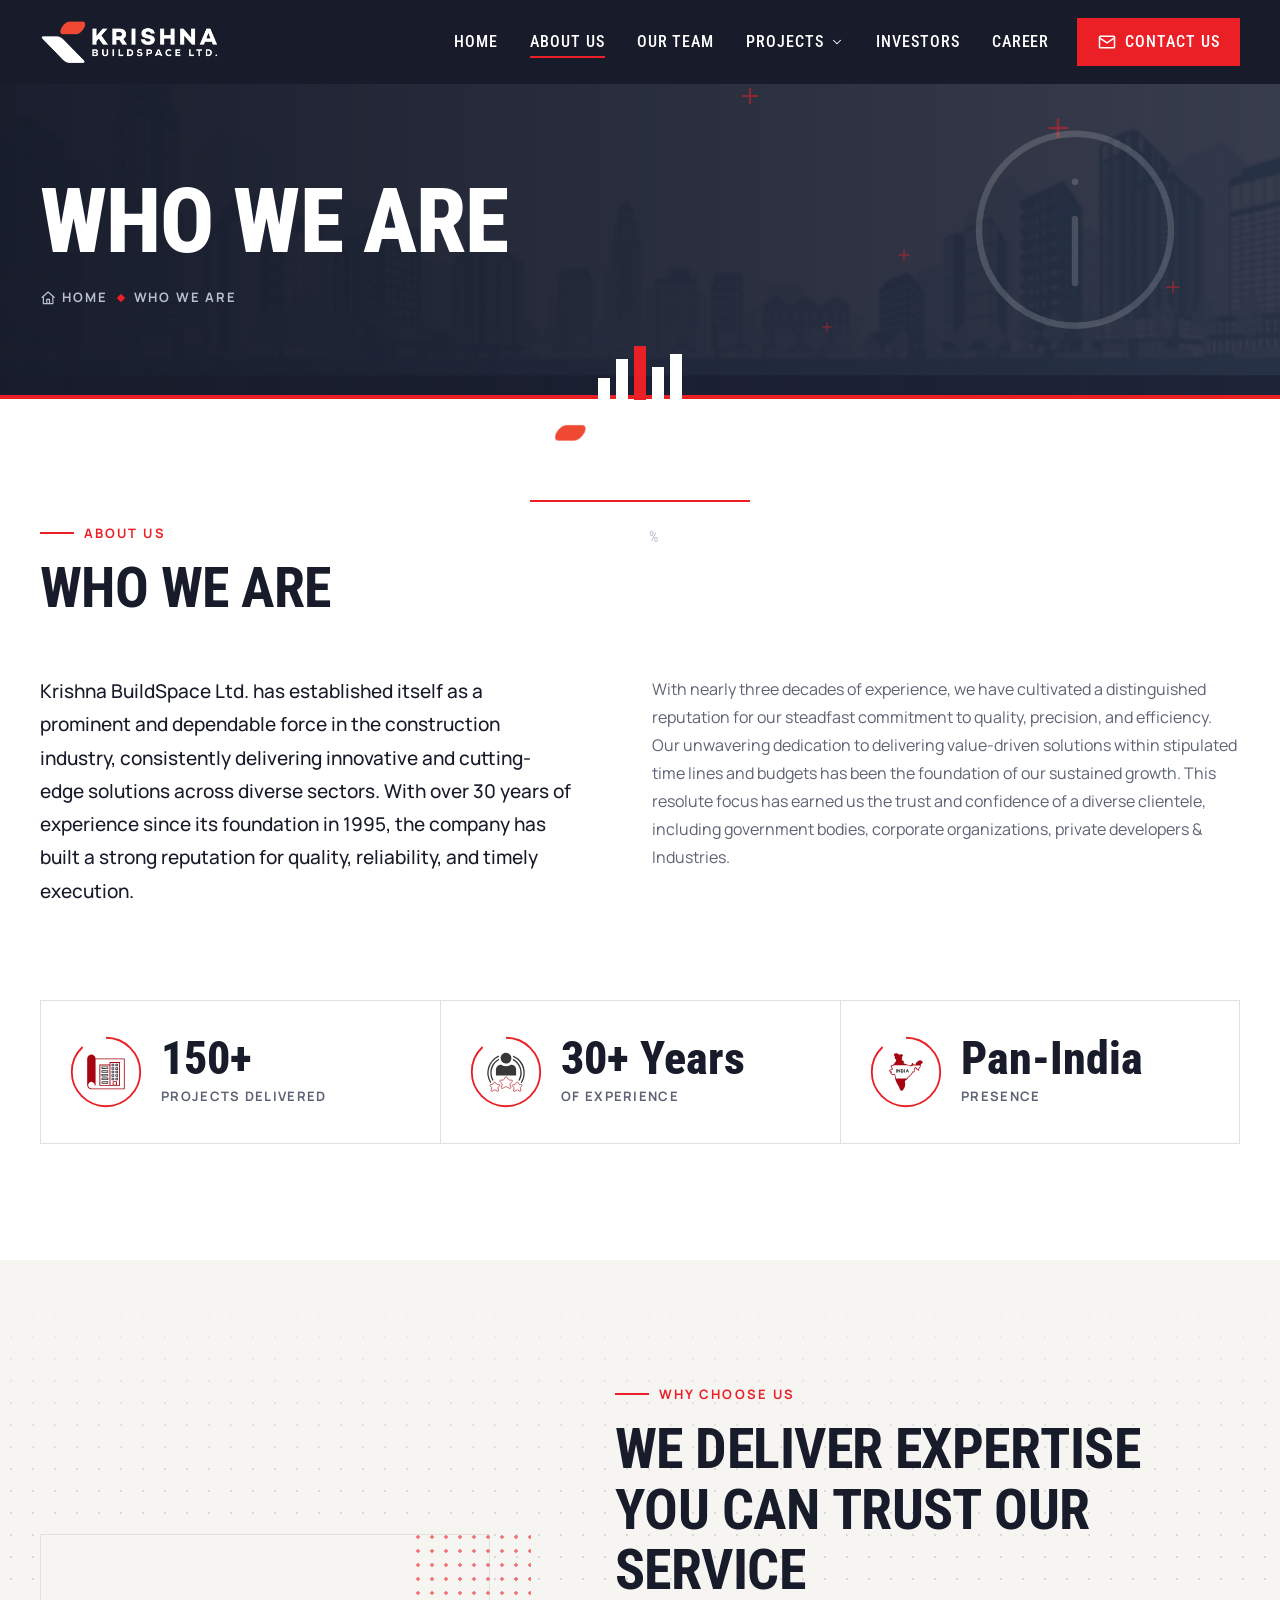
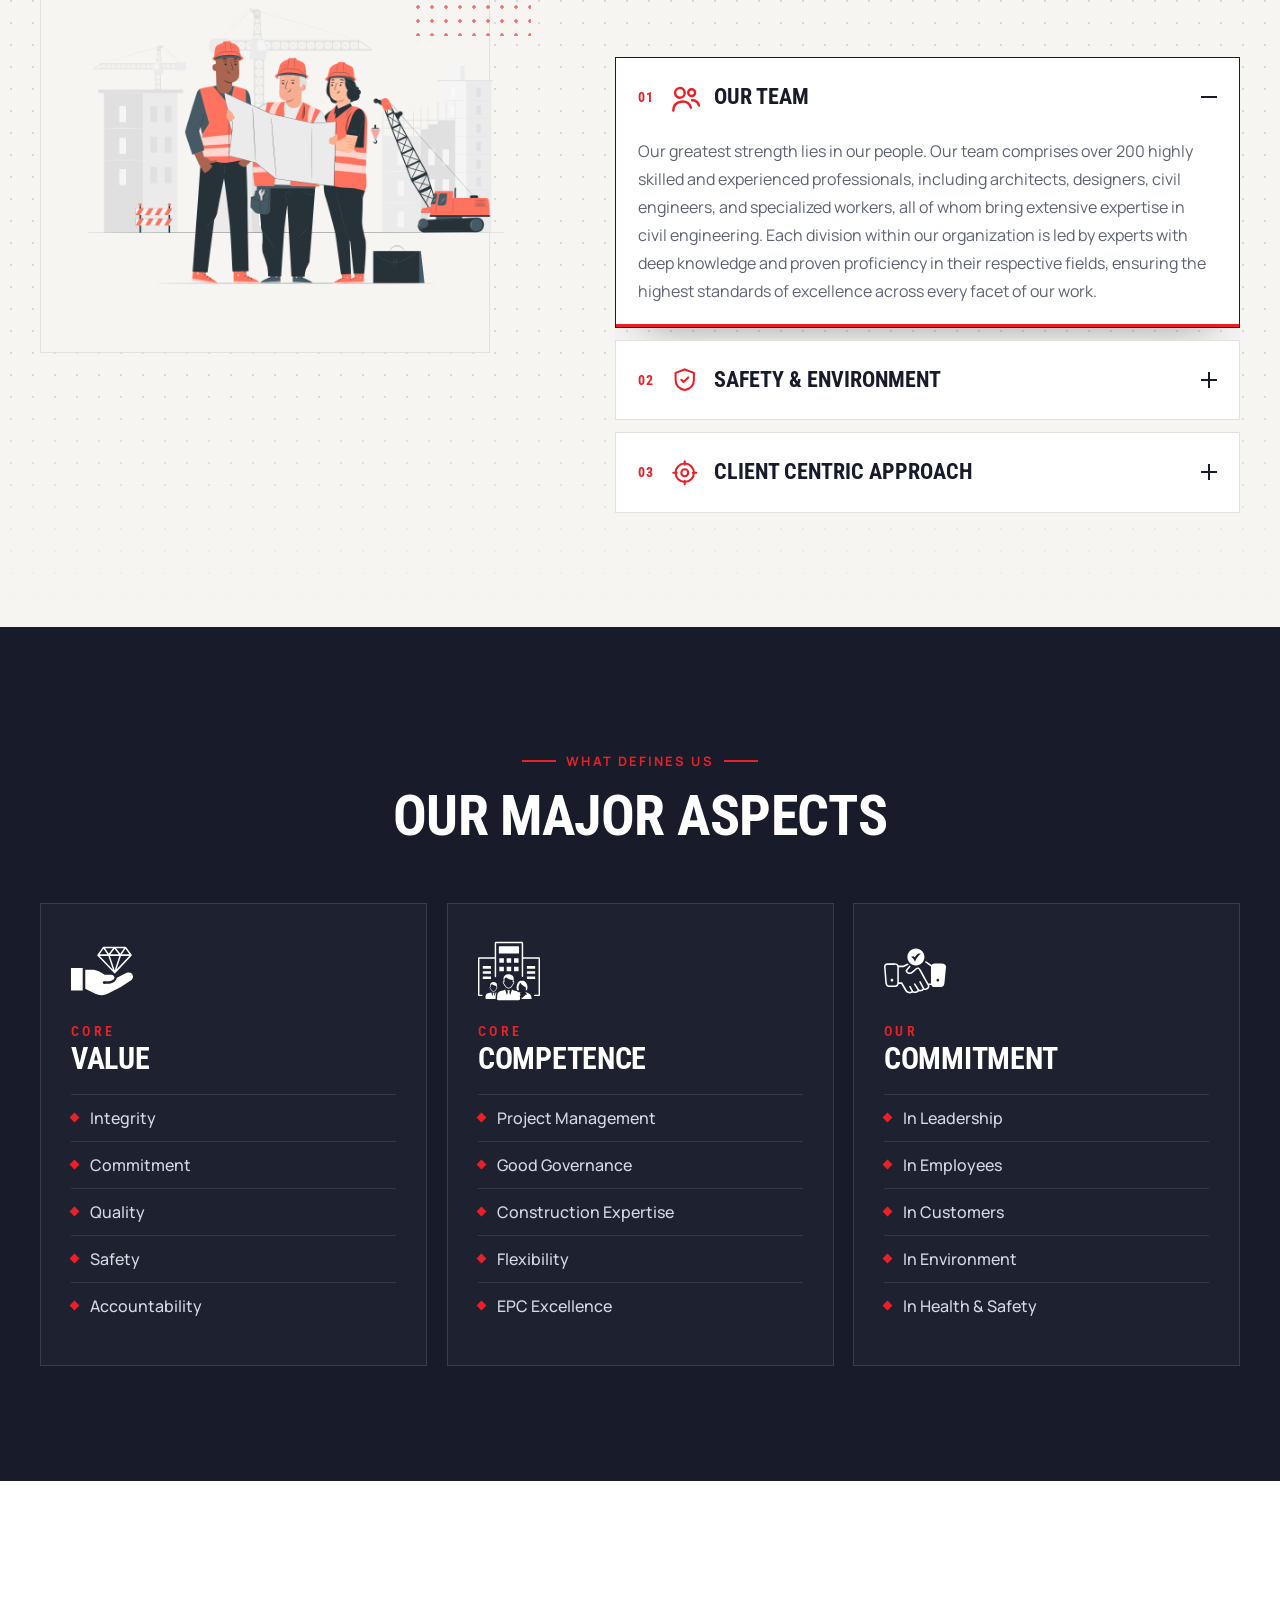
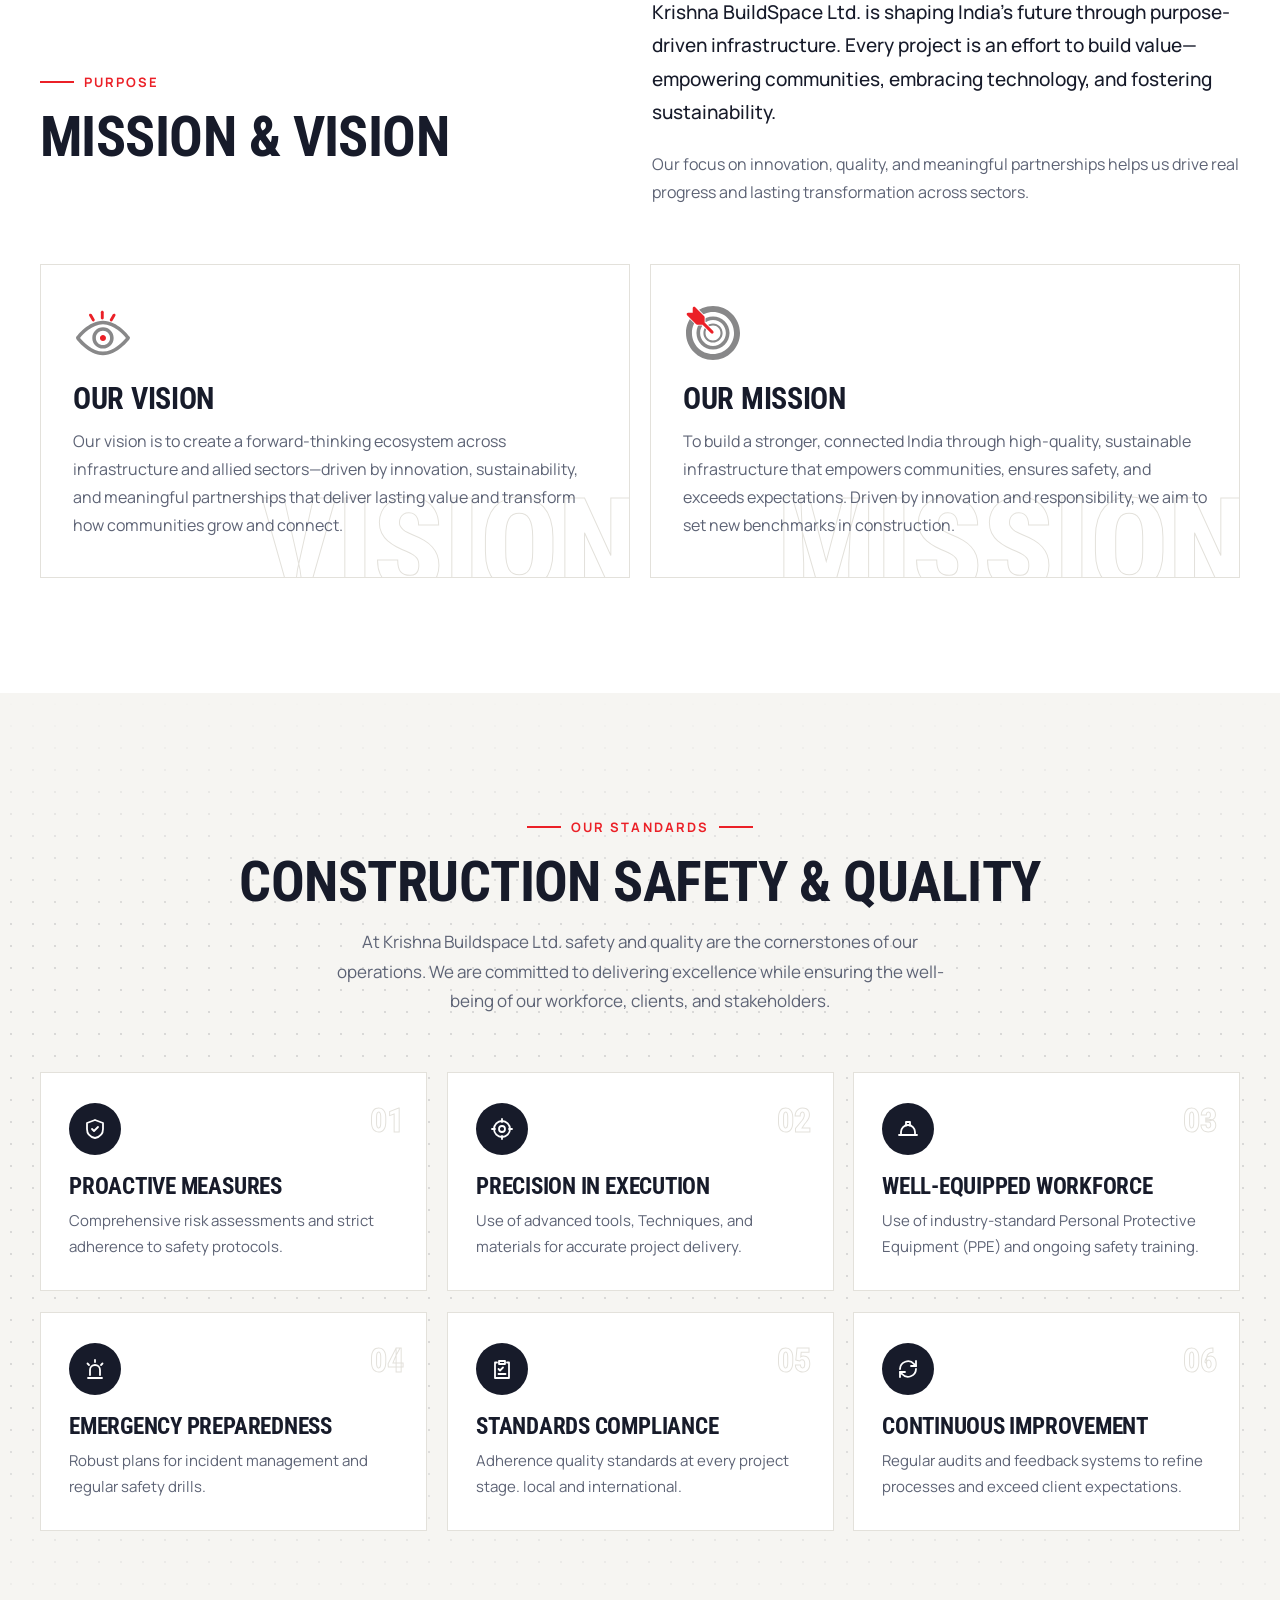
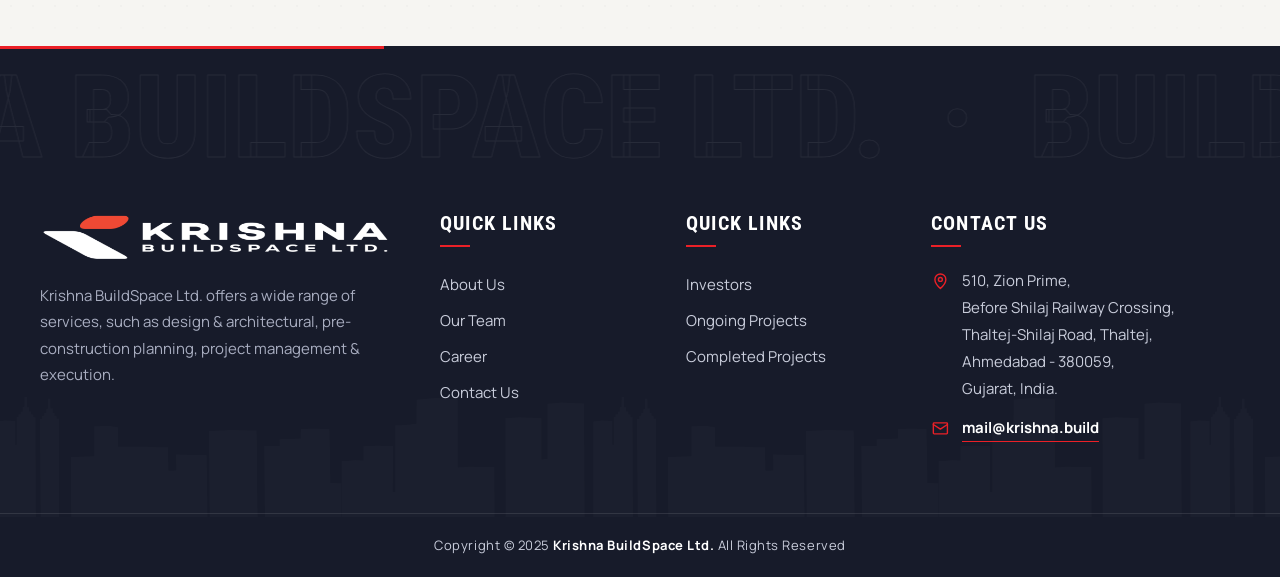
==== commit c2ae7864: "Add cinematic scroll-scrubbed hero to the home page The home hero now pins to the screen and scrolli" ====
--- a/about-us.html
+++ b/about-us.html
@@ -20,6 +20,7 @@
 <link rel="preconnect" href="https://fonts.gstatic.com" crossorigin>
 <link rel="stylesheet" href="assets/css/site.css">
 <link rel="stylesheet" href="assets/css/motion.css">
+<link rel="stylesheet" href="assets/css/scene.css">
 <noscript><style>[data-reveal]{opacity:1!important;transform:none!important;clip-path:none!important}.preloader{display:none}.hero h1 .w>span,.page-title h1 span,.title .ch{transform:none!important;opacity:1!important}.crumbs{opacity:1!important}.accordion-content{height:auto!important}.projects tbody tr{opacity:1!important;transform:none!important}main{opacity:1!important;transform:none!important}</style></noscript>
 </head>
 <body class="">
--- a/assets/css/motion.css
+++ b/assets/css/motion.css
@@ -83,53 +83,6 @@
 .btn--ghost .ripple { background: rgba(23, 27, 42, .2); }
 @keyframes ripple { to { transform: scale(1); opacity: 0; } }
 
-/* ---------- Hero ---------- */
-/* M30 particle network */
-.hero__fx { position: absolute; inset: 0; width: 100%; height: 100%; pointer-events: none; }
-/* M42 rotating gears */
-.hero__gear { position: absolute; color: rgba(23, 27, 42, .08); pointer-events: none; }
-.hero__gear .ico { width: 100%; height: 100%; stroke-width: .7; }
-.hero__gear--a { width: 220px; height: 220px; left: -70px; bottom: 60px; animation: spin 38s linear infinite; }
-.hero__gear--b { width: 120px; height: 120px; left: 96px; bottom: 12px; animation: spin 21s linear infinite reverse; }
-/* M32 underline scribble draws under the accent word */
-.hero h1 .accent { display: inline-block; }
-.scribble { position: absolute; left: 0; right: 0; bottom: -.06em; width: 100%; height: .16em; overflow: visible; }
-.scribble { clip-path: inset(-10px 100% -10px 0); }
-.scribble path { fill: none; stroke: var(--navy); stroke-width: 3; stroke-linecap: round; vector-effect: non-scaling-stroke; }
-.is-loaded .scribble { animation: wipe 1.1s var(--ease) 1.1s both; }
-@keyframes wipe { to { clip-path: inset(-10px -10px -10px 0); } }
-/* M33 tag icon pulse ring */
-.hero__tag span { position: relative; }
-.hero__tag span::after { content: ""; position: absolute; inset: 0; border-radius: 50%; border: 2px solid var(--red); animation: pulse 2.4s var(--ease) infinite; }
-.hero__tag .ico { color: #fff; width: 16px; height: 16px; }
-@keyframes pulse { 0% { transform: scale(1); opacity: .8; } 100% { transform: scale(2.1); opacity: 0; } }
-.hero__img { position: relative; max-width: 620px; margin-left: auto; }
-.hero__art .hero__img img { max-width: none; margin: 0; }
-/* M40 beacon light on the crane tip */
-.beacon { position: absolute; left: 26.2%; top: 5.2%; width: 8px; height: 8px; margin: -4px; border-radius: 50%; background: var(--red); box-shadow: 0 0 0 0 rgba(235, 32, 39, .7); animation: beacon 1.6s ease-out infinite; }
-@keyframes beacon { 0% { box-shadow: 0 0 0 0 rgba(235, 32, 39, .7); opacity: 1; } 70% { box-shadow: 0 0 0 16px rgba(235, 32, 39, 0); opacity: .5; } 100% { box-shadow: 0 0 0 0 rgba(235, 32, 39, 0); opacity: 1; } }
-/* M39 drifting clouds */
-.cloud { position: absolute; width: 90px; height: 26px; border-radius: 30px; background: #fff; box-shadow: 0 6px 14px rgba(23, 27, 42, .06); opacity: .9; animation: cloud linear infinite; z-index: 1; }
-.cloud::before, .cloud::after { content: ""; position: absolute; background: #fff; border-radius: 50%; }
-.cloud::before { width: 38px; height: 38px; left: 14px; top: -18px; }
-.cloud::after { width: 28px; height: 28px; right: 16px; top: -12px; }
-.cloud--a { top: 8%; left: 8%; animation-duration: 26s; }
-.cloud--b { top: 22%; left: 58%; transform: scale(.7); animation-duration: 34s; animation-delay: -12s; }
-.cloud--c { top: 2%; left: 40%; transform: scale(.5); animation-duration: 42s; animation-delay: -25s; }
-@keyframes cloud { 0% { translate: -60px 0; opacity: 0; } 12%, 88% { opacity: .9; } 100% { translate: 160px 0; opacity: 0; } }
-/* M41 blueprint dimension lines */
-.hero__dim { position: absolute; inset: 0; width: 100%; height: 100%; overflow: visible; pointer-events: none; }
-.hero__dim path { fill: none; stroke: var(--red); stroke-width: 1.2; vector-effect: non-scaling-stroke; opacity: .7; }
-.hero__dim path:first-child { clip-path: inset(0 0 100% 0); transition: clip-path 1.4s var(--ease) 1s; }
-.hero__dim path + path { clip-path: inset(0 100% 0 0); transition: clip-path 1.4s var(--ease) 1.6s; }
-.hero__art.is-in .hero__dim path { clip-path: inset(0); }
-.hero__dimlbl { position: absolute; font-family: var(--font-heading); font-size: 11px; letter-spacing: .3em; text-transform: uppercase; color: var(--red); white-space: nowrap; opacity: 0; transition: opacity .8s 2.4s; }
-.hero__art.is-in .hero__dimlbl { opacity: .85; }
-.hero__dimlbl--v { display: none; }
-.hero__dimlbl--h { left: 54%; bottom: 3%; transform: translate(-50%, 50%); background: var(--paper); padding: 0 8px; }
-.chip .ico { color: var(--red); width: 22px; height: 22px; }
-.hero__in { will-change: transform, opacity; }
-
 /* ---------- Titles: M52 letters rise one by one ---------- */
 .title .wd { display: inline-block; white-space: nowrap; }
 .title .ch { display: inline-block; opacity: 0; transform: translateY(.6em) rotate(6deg); transition: opacity .6s var(--ease), transform .7s var(--ease); transition-delay: calc(var(--c) * 22ms + 120ms); }
@@ -153,20 +106,6 @@
 /* M48 corner bracket grows */
 .about-corner { transform: scale(0); transform-origin: left bottom; transition: transform .9s var(--ease) .5s; }
 .about-wrap.is-in .about-corner { transform: none; }
-
-/* ---------- Services timeline (M49–M51) ---------- */
-.steps { position: relative; list-style: none; margin: 0; padding: 0; display: grid; grid-template-columns: repeat(4, 1fr); gap: 20px; }
-.steps__line { position: absolute; left: 12.5%; right: 12.5%; top: 38px; height: 2px; background: rgba(255, 255, 255, .14); }
-.steps__line i { position: absolute; inset: 0; background: var(--red); transform: scaleX(var(--p, 0)); transform-origin: left; }
-.steps__line i::after { content: ""; position: absolute; right: -6px; top: -5px; width: 12px; height: 12px; border-radius: 50%; background: var(--red); box-shadow: 0 0 0 6px rgba(235, 32, 39, .25); }
-.step { position: relative; text-align: center; padding: 0 8px; }
-.step__node { position: relative; z-index: 1; width: 78px; height: 78px; margin: 0 auto 22px; border-radius: 50%; display: grid; place-items: center; background: var(--navy); border: 2px solid rgba(255, 255, 255, .2); color: #8d93a8; transition: border-color .5s, background .5s, color .5s, transform .6s var(--ease), box-shadow .5s; }
-.step__node .ico { width: 32px; height: 32px; }
-.step.is-on .step__node { border-color: var(--red); background: var(--red); color: #fff; transform: scale(1.1); box-shadow: 0 0 0 10px rgba(235, 32, 39, .14); }
-.step:hover .step__node { transform: scale(1.16) rotate(-6deg); }
-.step__n { display: block; font-family: var(--font-heading); font-size: 14px; letter-spacing: .3em; color: var(--red); margin-bottom: 6px; }
-.step h3 { font-size: clamp(20px, 2.1vw, 26px); text-transform: uppercase; color: #fff; opacity: .45; transform: translateY(10px); transition: opacity .6s, transform .6s var(--ease); }
-.step.is-on h3 { opacity: 1; transform: none; }
 
 /* ---------- M54 giant outlined line driven by scroll ---------- */
 .bigword { overflow: hidden; background: var(--paper); padding: 26px 0 0; }
@@ -338,29 +277,19 @@
 @keyframes focus-in { from { outline-offset: 10px; outline-color: transparent; } }
 
 @media (max-width: 860px) {
-  .steps { grid-template-columns: 1fr; gap: 26px; }
-  .steps__line { left: 38px; right: auto; top: 39px; bottom: 39px; width: 2px; height: auto; }
-  .steps__line i { transform: scaleY(var(--p, 0)); transform-origin: top; }
-  .steps__line i::after { right: -5px; top: auto; bottom: -6px; }
-  .step { display: grid; grid-template-columns: 78px 1fr; grid-template-rows: auto auto; column-gap: 20px; text-align: left; align-items: center; padding: 0; }
-  .step__node { grid-row: 1 / 3; margin: 0; }
-  .step__n { align-self: end; margin: 0; }
-  .step h3 { align-self: start; }
-  .hero__gear, .hero__dim, .hero__dimlbl, .page-title__ico { display: none; }
-  .cloud { display: none; }
+  .page-title__ico { display: none; }
   .map__card { left: 10px; bottom: 10px; }
 }
 
 @media (prefers-reduced-motion: reduce) {
   main { opacity: 1; }
-  .title .ch, .aspect li, .accordion-item .investor-item, .accordion-item .accordion-content > p, .step h3 { opacity: 1; transform: none; }
+  .title .ch, .aspect li, .accordion-item .investor-item, .accordion-item .accordion-content > p { opacity: 1; transform: none; }
   .sec-head .eyebrow { opacity: 1; letter-spacing: .16em; }
   .ico.draw, .page-title__ico .ico { stroke-dashoffset: 0; }
   .about-art__crane path { stroke-dashoffset: 0; }
-  .scribble, .hero__dim path { clip-path: none; }
   [data-curtain]::before { display: none; }
-  .map__card, .hero__dimlbl { opacity: 1; transform: none; }
+  .map__card { opacity: 1; transform: none; }
   .about-corner { transform: none; }
   .stat__ico circle { stroke-dashoffset: .12; }
-  .cur, .hero__fx { display: none; }
+  .cur { display: none; }
 }
--- a/assets/css/scene.css
+++ b/assets/css/scene.css
@@ -0,0 +1,111 @@
+/* Krishna BuildSpace Ltd. — cinematic scroll-scrubbed home hero (see assets/js/scene.js) */
+
+.hero.cine { padding: 0; min-height: 0; display: block; overflow: visible; background: #0b1030; height: 100vh; height: 100svh; }
+.hero.cine.is-live { height: 620vh; }                 /* scroll distance that "plays" the scene */
+.cine__pin { position: sticky; top: 0; height: 100vh; height: 100svh; overflow: hidden; }
+.cine__svg { position: absolute; inset: 0; width: 100%; height: 100%; display: block; }
+.cine__scrim { position: absolute; inset: 0; pointer-events: none; background: linear-gradient(90deg, rgba(11, 16, 40, .88) 0%, rgba(11, 16, 40, .6) 34%, rgba(11, 16, 40, 0) 62%), linear-gradient(0deg, rgba(11, 16, 40, .45), rgba(11, 16, 40, 0) 30%); }
+
+/* captions */
+.cine__in { position: relative; height: 100%; }
+.cine__stage { position: absolute; left: 0; top: 50%; width: min(600px, 100%); transform: translateY(calc(-50% + 46px)); opacity: 0; visibility: hidden; transition: opacity .55s var(--ease), transform .8s var(--ease), visibility 0s .6s; margin-top: calc(var(--header-h) / 2); }
+.cine__stage.is-past { transform: translateY(calc(-50% - 46px)); }
+.cine__stage.is-on { opacity: 1; visibility: visible; transform: translateY(-50%); transition: opacity .7s var(--ease) .15s, transform .9s var(--ease) .15s, visibility 0s; }
+.cine h1 { color: #fff; font-size: clamp(50px, 7.4vw, 104px); }
+.cine .hero__text { color: #d3d8e6; }
+.cine .hero__tag { background: rgba(255, 255, 255, .1); border-color: rgba(255, 255, 255, .22); color: #fff; backdrop-filter: blur(8px); -webkit-backdrop-filter: blur(8px); }
+.cine .btn--ghost { --fg: #fff; box-shadow: inset 0 0 0 1.5px #fff; }
+.cine .btn--ghost::before { background: #fff; }
+.cine .btn--ghost:hover { color: var(--navy); }
+.cine .btn::before { background: #fff; }
+.cine .btn:hover { color: var(--navy); }
+
+/* headline underline + tag pulse (moved here from the old hero) */
+.hero h1 .accent { display: inline-block; }
+.scribble { position: absolute; left: 0; right: 0; bottom: -.06em; width: 100%; height: .16em; overflow: visible; clip-path: inset(-10px 100% -10px 0); }
+.scribble path { fill: none; stroke: #fff; stroke-width: 3; stroke-linecap: round; vector-effect: non-scaling-stroke; }
+.is-loaded .scribble { animation: wipe 1.1s var(--ease) 1.5s both; }
+@keyframes wipe { to { clip-path: inset(-10px -10px -10px 0); } }
+.hero__tag span { position: relative; }
+.hero__tag span::after { content: ""; position: absolute; inset: 0; border-radius: 50%; border: 2px solid var(--red); animation: pulse 2.4s var(--ease) infinite; }
+.hero__tag .ico { color: #fff; width: 16px; height: 16px; }
+@keyframes pulse { 0% { transform: scale(1); opacity: .8; } 100% { transform: scale(2.1); opacity: 0; } }
+/* first-screen entrance */
+.cine__stage:first-child .hero__tag, .cine__stage:first-child .hero__text, .cine__stage:first-child .hero__cta { opacity: 0; transform: translateY(26px); }
+.is-loaded .cine__stage:first-child .hero__tag { animation: fade-up .9s var(--ease) .2s both; }
+.is-loaded .cine__stage:first-child .hero__text { animation: fade-up .9s var(--ease) .9s both; }
+.is-loaded .cine__stage:first-child .hero__cta { animation: fade-up .9s var(--ease) 1.1s both; }
+.cine__svg { transform: scale(1.12); transition: transform 2.4s var(--ease) .2s; }
+.is-loaded .cine__svg { transform: none; }
+
+/* service captions */
+.cine__k { display: inline-flex; align-items: center; gap: 10px; font-size: 13px; font-weight: 700; letter-spacing: .2em; text-transform: uppercase; color: #fff; padding: 8px 16px; border: 1px solid rgba(255, 255, 255, .3); border-radius: 40px; background: rgba(255, 255, 255, .08); backdrop-filter: blur(8px); -webkit-backdrop-filter: blur(8px); }
+.cine__k .ico { color: var(--red); }
+.cine__n { display: block; margin: 26px 0 4px; font-family: var(--font-heading); font-weight: 800; font-size: clamp(70px, 10vw, 150px); line-height: .85; color: transparent; -webkit-text-stroke: 1.5px rgba(255, 255, 255, .55); }
+.cine__n small { font-size: .22em; letter-spacing: .1em; margin-left: 12px; -webkit-text-stroke: 0; color: var(--red); vertical-align: top; position: relative; top: .5em; }
+.cine__stage h2 { color: #fff; font-size: clamp(40px, 6vw, 84px); font-weight: 800; text-transform: uppercase; line-height: .98; }
+.cine__stage h2::after { content: ""; display: block; width: 90px; height: 4px; margin-top: 22px; background: var(--red); transform: scaleX(0); transform-origin: left; transition: transform .9s var(--ease) .4s; }
+.cine__stage.is-on h2::after { transform: scaleX(1); }
+.cine__stage .cine__k, .cine__stage .cine__n, .cine__stage h2, .cine__stage:not(:first-child) .hero__cta { opacity: 0; transform: translateY(24px); transition: opacity .6s var(--ease), transform .8s var(--ease); }
+.cine__stage.is-on .cine__k { opacity: 1; transform: none; transition-delay: .15s; }
+.cine__stage.is-on .cine__n { opacity: 1; transform: none; transition-delay: .25s; }
+.cine__stage.is-on h2 { opacity: 1; transform: none; transition-delay: .35s; }
+.cine__stage.is-on:not(:first-child) .hero__cta { opacity: 1; transform: none; transition-delay: .55s; margin-top: 30px; }
+
+/* progress rail */
+.cine__rail { position: absolute; right: clamp(16px, 3vw, 46px); top: 50%; transform: translateY(-50%); list-style: none; margin: 0; padding: 0; display: grid; gap: 30px; opacity: 0; transition: opacity .6s; }
+.cine[data-stage-now]:not([data-stage-now="0"]) .cine__rail { opacity: 1; }
+.cine__railline { position: absolute; left: 50%; top: 26px; bottom: 26px; width: 2px; margin-left: -1px; background: rgba(255, 255, 255, .25); }
+.cine__railline i { position: absolute; inset: 0; background: var(--red); transform: scaleY(var(--p, 0)); transform-origin: top; }
+.cine__rail button { position: relative; z-index: 1; width: 52px; height: 52px; border-radius: 50%; display: grid; place-items: center; border: 2px solid rgba(255, 255, 255, .4); background: rgba(11, 16, 40, .7); color: #fff; backdrop-filter: blur(6px); -webkit-backdrop-filter: blur(6px); transition: background .4s, border-color .4s, transform .5s var(--ease), box-shadow .4s; }
+.cine__rail button .ico { width: 22px; height: 22px; }
+.cine__rail button.is-on { background: var(--red); border-color: var(--red); }
+.cine__rail button.is-now { transform: scale(1.2); box-shadow: 0 0 0 9px rgba(235, 32, 39, .22); }
+.cine__rail button span { position: absolute; right: 66px; top: 50%; transform: translate(10px, -50%); padding: 5px 12px; background: #fff; color: var(--navy); font-size: 11px; font-weight: 800; letter-spacing: .12em; text-transform: uppercase; white-space: nowrap; opacity: 0; pointer-events: none; transition: opacity .3s, transform .4s var(--ease); }
+.cine__rail button:hover span, .cine__rail button:focus-visible span { opacity: 1; transform: translate(0, -50%); }
+.is-home .dots { display: none; }
+
+/* scroll hint */
+.cine__hint { position: absolute; left: 50%; bottom: 22px; transform: translateX(-50%); display: flex; flex-direction: column; align-items: center; gap: 8px; font-size: 11px; font-weight: 700; letter-spacing: .3em; text-transform: uppercase; color: #fff; opacity: calc(1 - var(--cp, 0) * 12); pointer-events: none; }
+.cine__hint .scroll-cue { position: static; margin: 0; border-color: #fff; opacity: 1; }
+.cine:not(.is-live) .cine__hint { display: none; }
+
+/* inside the SVG */
+.cine-stars circle { animation: twinkle 3.2s ease-in-out infinite; }
+@keyframes twinkle { 50% { opacity: .2; } }
+.cine-cloud > g { animation: cine-drift linear infinite; animation-duration: inherit; animation-delay: inherit; }
+@keyframes cine-drift { from { transform: translateX(-160px); } to { transform: translateX(260px); } }
+.cine-clouds, .cine-stars { transition: transform .6s var(--ease); }
+.cine__svg > g { transition: transform .6s var(--ease); }
+.cine-grid { animation: cine-grid 9s linear infinite; }
+@keyframes cine-grid { to { transform: translate(40px, 40px); } }
+.cine-beacon { animation: twinkle 1.1s steps(2) infinite; }
+.cine .pl { stroke-dasharray: 1; stroke-dashoffset: calc(1 - var(--pd, 0)); }
+.cine .pl--dash { stroke-dasharray: .012 .012; stroke-dashoffset: 0; opacity: calc(var(--pd, 0) * .5); }
+.cine-dims { fill: none; stroke: #eb2027; stroke-width: 1.3; }
+.cine-lbl { font-family: "Roboto Condensed", sans-serif; font-size: 15px; font-weight: 600; letter-spacing: 4px; fill: #9fd4ff; stroke: none; opacity: var(--pd, 0); }
+.cine-cols circle { transform-box: fill-box; transform-origin: center; transform: scale(0); transition: transform .5s cubic-bezier(.3, 1.8, .5, 1); }
+.cine-plan.is-on .cine-cols circle { transform: scale(1); }
+.cine-north { opacity: var(--pd, 0); }
+
+@media (max-width: 860px) {
+  .cine__scrim { background: linear-gradient(180deg, rgba(11, 16, 40, .94) 0%, rgba(11, 16, 40, .78) 40%, rgba(11, 16, 40, 0) 66%); }
+  .cine__stage { top: calc(var(--header-h) + 28px); transform: translateY(40px); margin-top: 0; }
+  .cine__stage.is-past { transform: translateY(-40px); }
+  .cine__stage.is-on { transform: none; }
+  .cine h1 { font-size: clamp(44px, 13vw, 64px); }
+  .cine .hero__text { font-size: 16px; margin: 16px 0 22px; }
+  .cine__n { font-size: 64px; margin-top: 16px; }
+  .cine__stage h2 { font-size: clamp(34px, 10vw, 48px); }
+  .cine__rail { top: auto; bottom: 84px; right: 50%; transform: translateX(50%); display: flex; gap: 26px; }
+  .cine__railline { left: 22px; right: 22px; top: 50%; bottom: auto; width: auto; height: 2px; margin: -1px 0 0; }
+  .cine__railline i { transform: scaleX(var(--p, 0)); transform-origin: left; }
+  .cine__rail button { width: 44px; height: 44px; }
+  .cine__rail button span { display: none; }
+}
+
+@media (prefers-reduced-motion: reduce) {
+  .cine__stage:first-child .hero__tag, .cine__stage:first-child .hero__text, .cine__stage:first-child .hero__cta { opacity: 1; transform: none; }
+  .scribble { clip-path: none; }
+  .cine__svg { transform: none; }
+}
